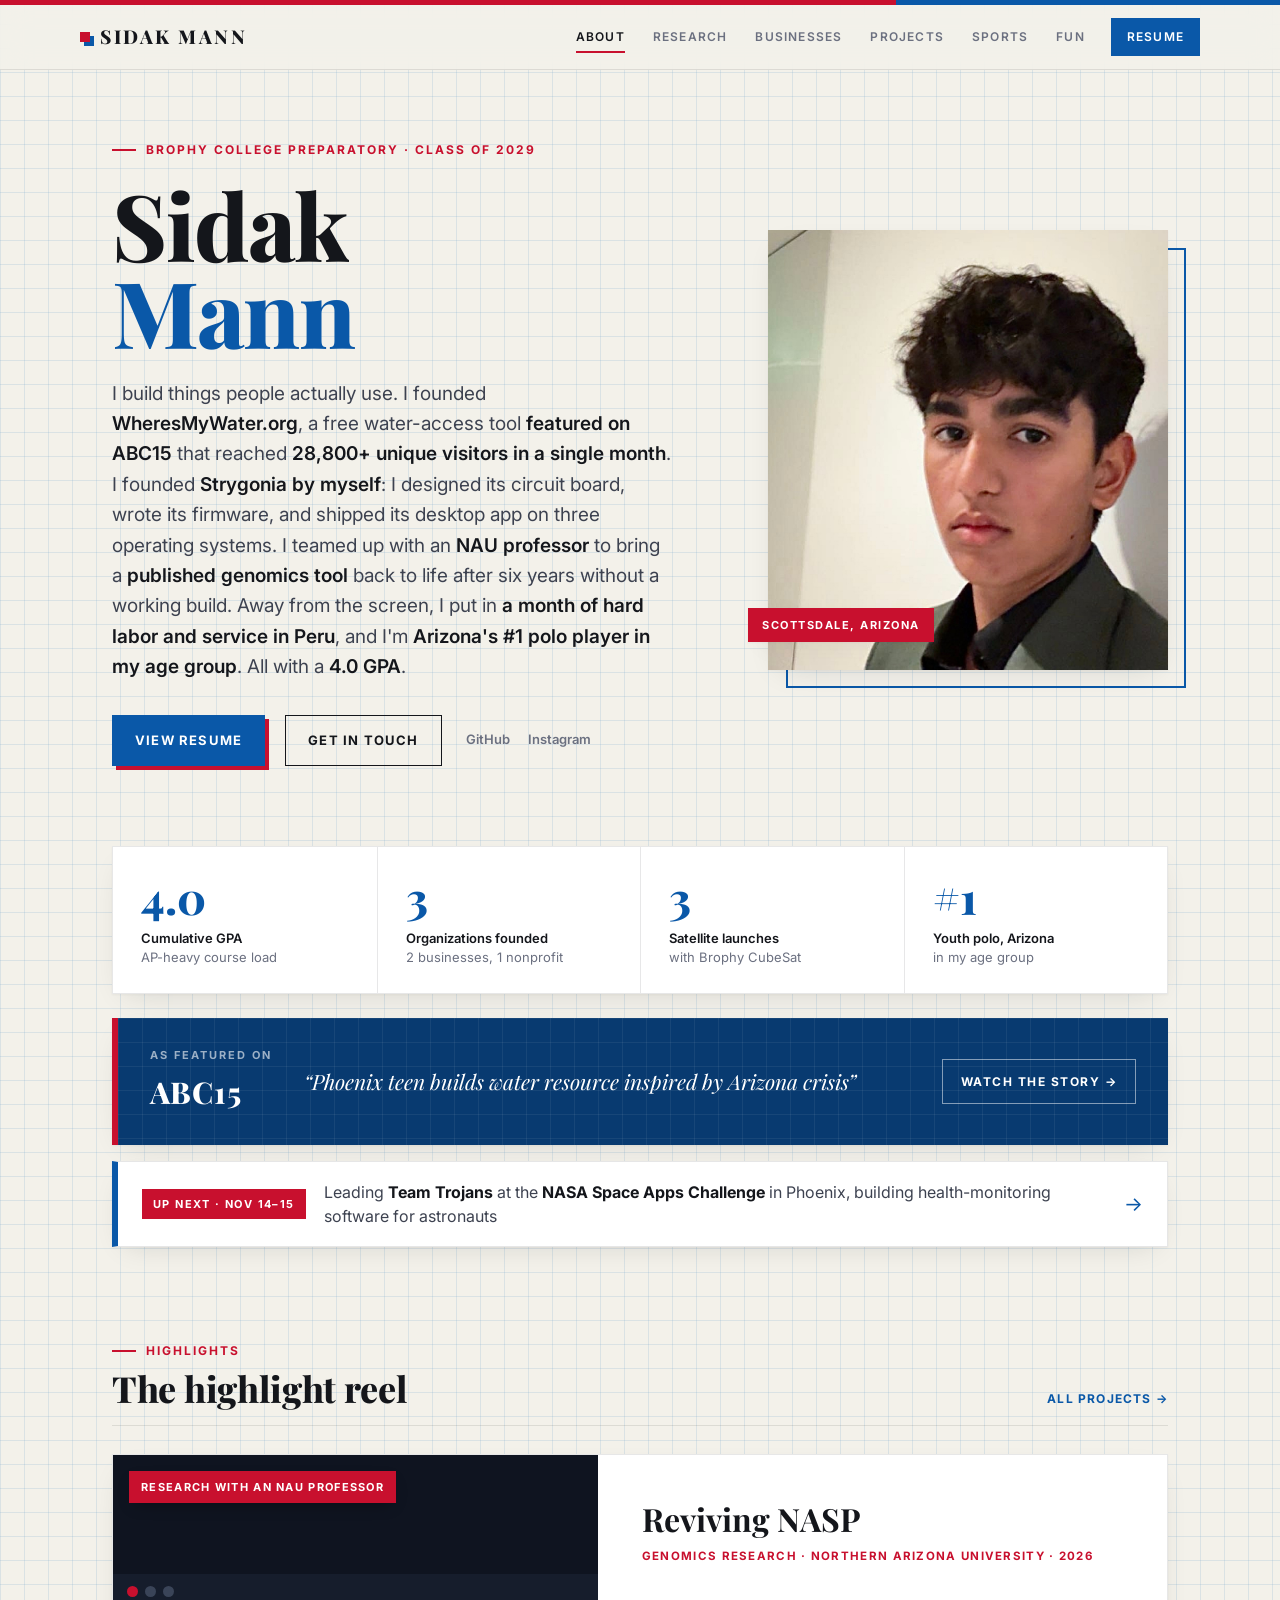
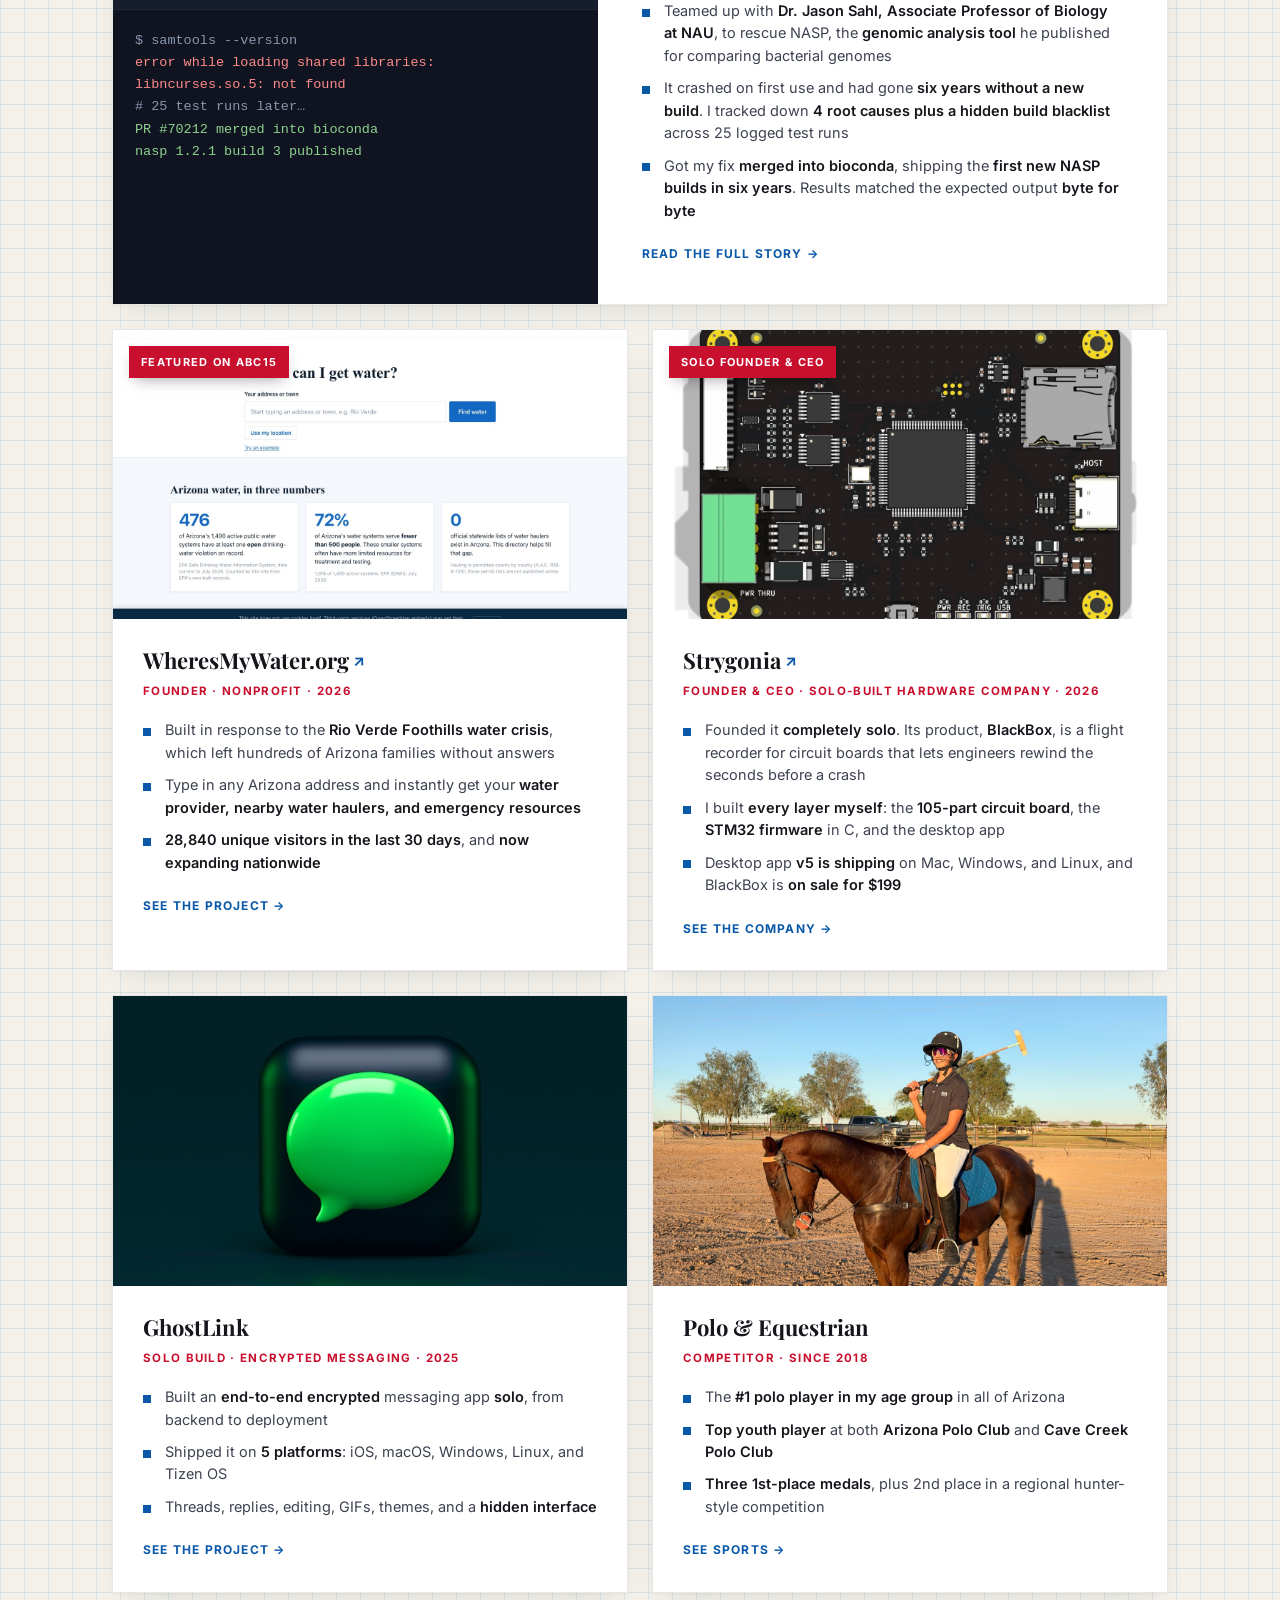
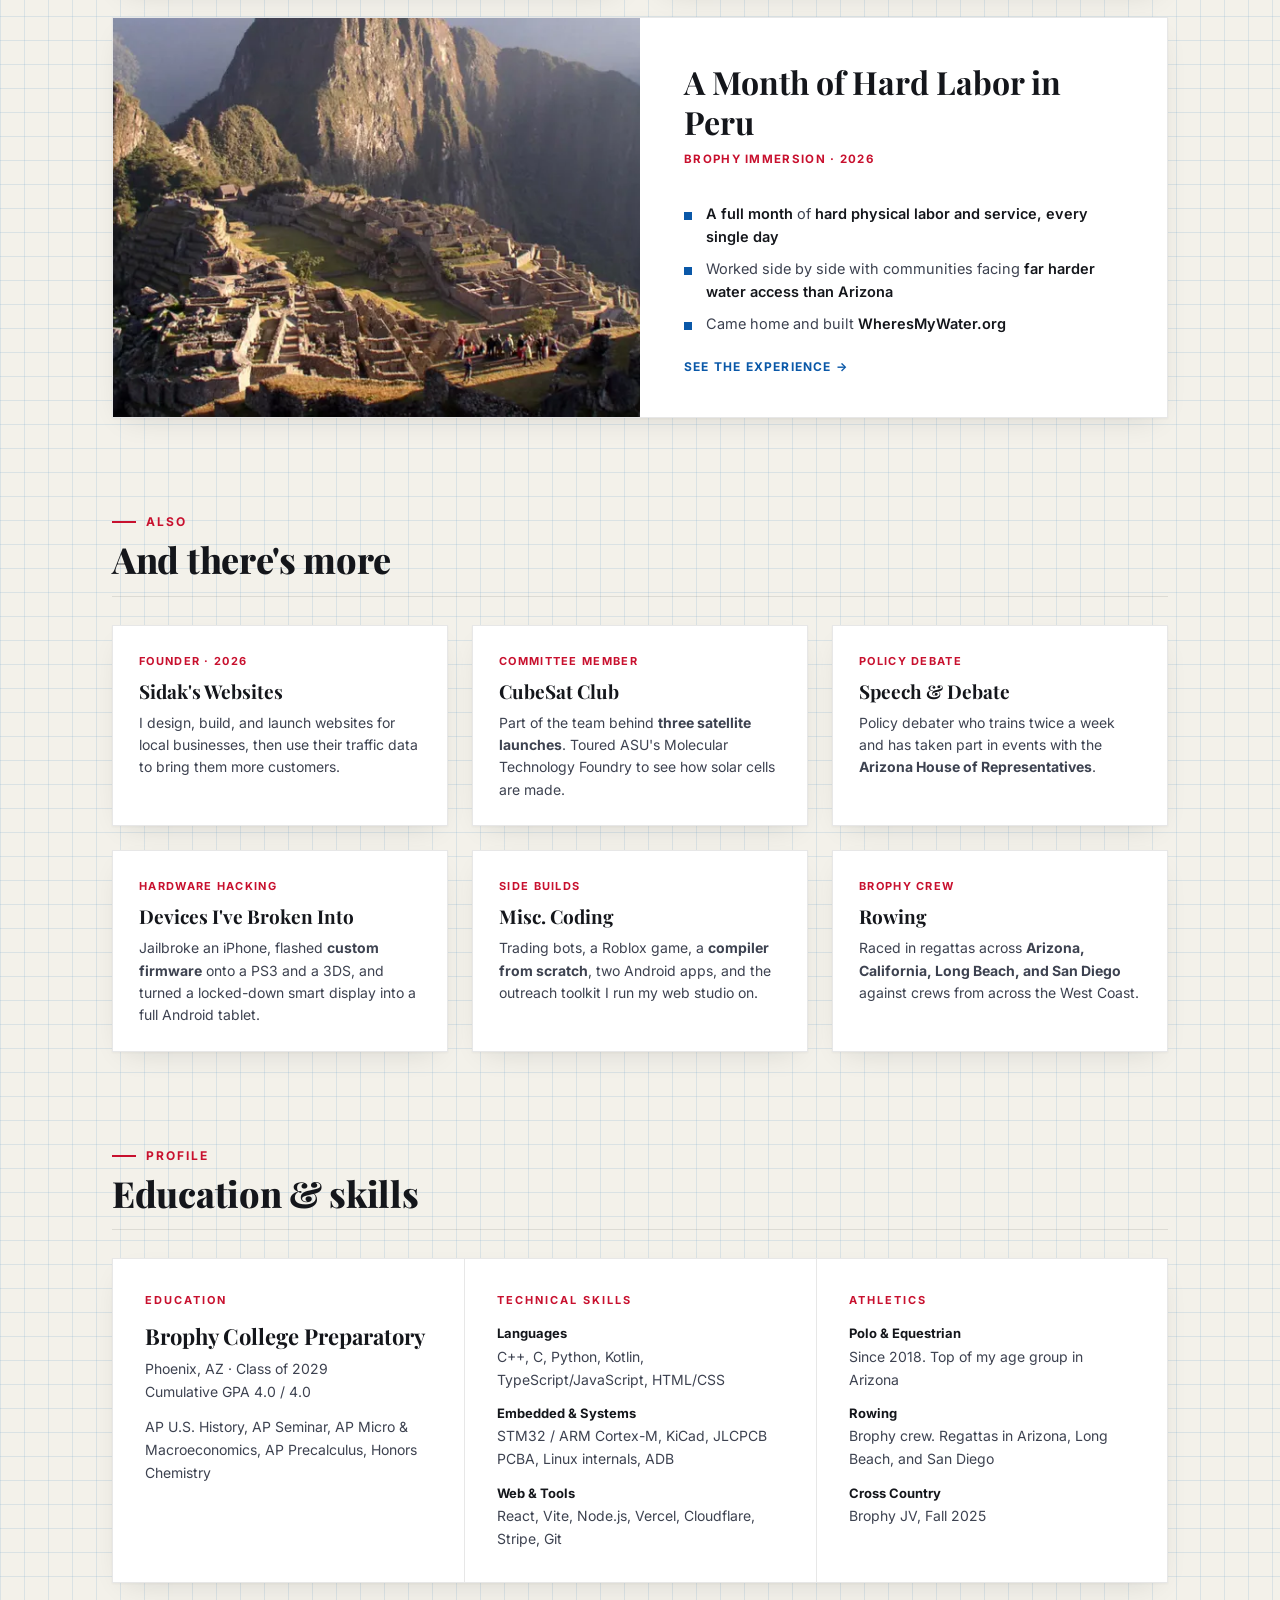
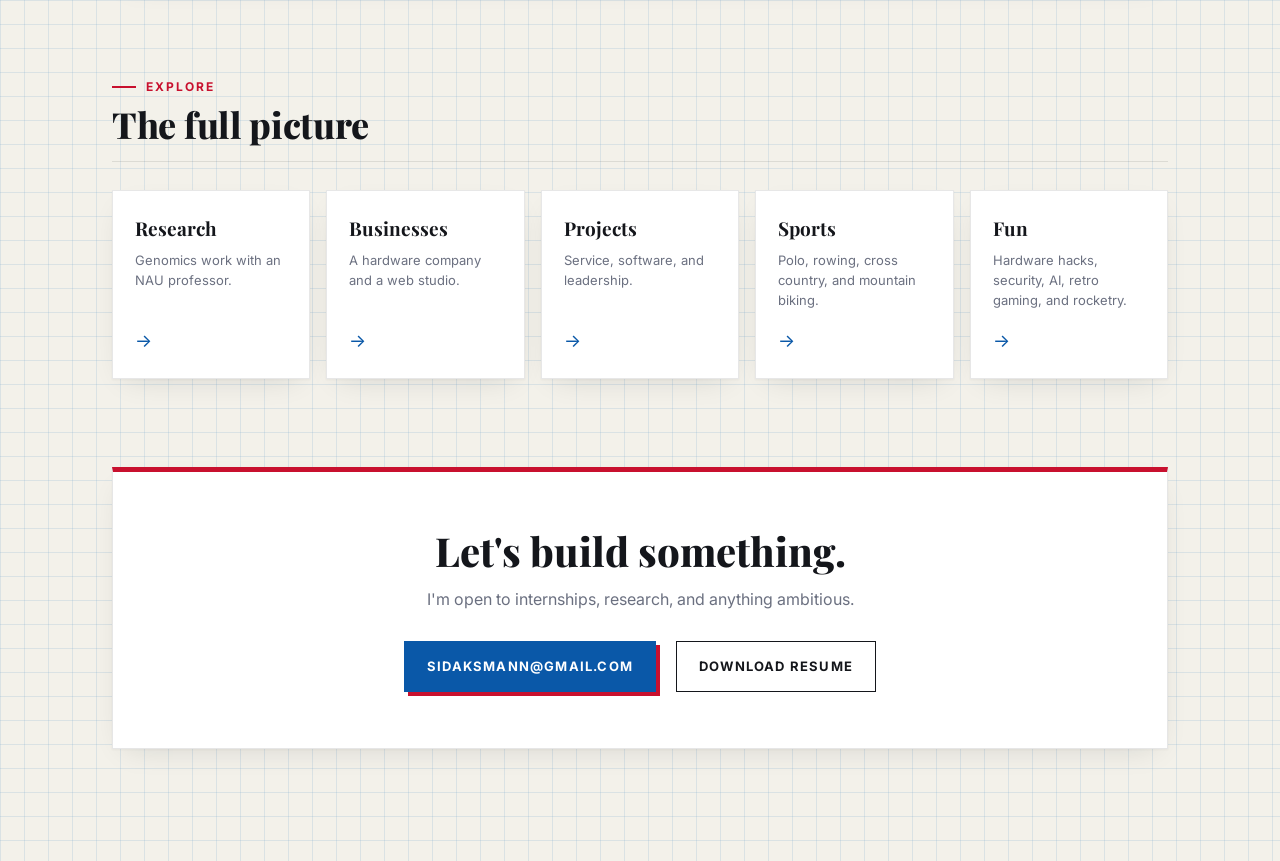
==== index.html @ 4b32cf28 "Replace stock photos with real Strygonia, WheresMyWater, and polo images Co-Authored-By: Claude Opus" ====
<!doctype html>
<html lang="en">
<head>
  <meta charset="utf-8">
  <meta name="viewport" content="width=device-width,initial-scale=1">
  <title>Sidak Mann</title>
  <meta name="description" content="Sidak Mann — Brophy College Preparatory student, founder of WheresMyWater.org (featured on ABC15), founder of Strygonia, genomics research with an NAU professor, NASA Space Apps team leader, and Arizona's top youth polo player in his age group.">
  <link rel="apple-touch-icon" sizes="180x180" href="apple-touch-icon.png">
  <link rel="icon" type="image/png" sizes="32x32" href="favicon-32x32.png">
  <link rel="icon" type="image/png" sizes="16x16" href="favicon-16x16.png">
  <link rel="manifest" href="site.webmanifest">
  <link rel="preconnect" href="https://fonts.googleapis.com">
  <link rel="preconnect" href="https://fonts.gstatic.com" crossorigin>
  <link href="https://fonts.googleapis.com/css2?family=Inter:wght@400;500;600;700;800&family=Playfair+Display:ital,wght@0,400;0,700;0,800;1,400&display=swap" rel="stylesheet">
  <link rel="stylesheet" href="style.css">
</head>
<body>
  <nav>
    <div class="nav-inner">
      <a class="nav-brand" href="index.html">SIDAK MANN</a>
      <div class="nav-links" id="nav-links">
        <a href="index.html" class="active">About</a>
        <a href="research.html">Research</a>
        <a href="businesses.html">Businesses</a>
        <a href="projects.html">Projects</a>
        <a href="sports.html">Sports</a>
        <a href="hobby-projects.html">Fun</a>
        <a class="nav-cta" href="Sidak_Mann_Resume.pdf" target="_blank" rel="noopener">Resume</a>
      </div>
      <button class="nav-toggle" id="nav-toggle" aria-label="Menu">&#9776;</button>
    </div>
  </nav>

  <main>
    <section class="hero">
      <div>
        <div class="eyebrow">Brophy College Preparatory &middot; Class of 2029</div>
        <h1>Sidak<br><span>Mann</span></h1>
        <p class="lede">I build things people actually use. I founded <strong>WheresMyWater.org</strong>, a free water-access tool <strong>featured on ABC15</strong> that reached <strong>28,800+ unique visitors in a single month</strong>. I founded <strong>Strygonia</strong> <strong>by myself</strong>: I designed its circuit board, wrote its firmware, and shipped its desktop app on three operating systems. I teamed up with an <strong>NAU professor</strong> to bring a <strong>published genomics tool</strong> back to life after six years without a working build. Away from the screen, I put in <strong>a month of hard labor and service in Peru</strong>, and I'm <strong>Arizona's #1 polo player in my age group</strong>. All with a <strong>4.0 GPA</strong>.</p>
        <div class="hero-actions">
          <a class="btn btn-primary" href="Sidak_Mann_Resume.pdf" target="_blank" rel="noopener">View Resume</a>
          <a class="btn" href="mailto:sidaksmann@gmail.com">Get in Touch</a>
          <div class="text-links">
            <a class="text-link" href="https://github.com/stubbyfowl/" target="_blank" rel="noopener">GitHub</a>
            <a class="text-link" href="https://instagram.com/stubbyfowl/" target="_blank" rel="noopener">Instagram</a>
          </div>
        </div>
      </div>
      <figure class="hero-photo">
        <img src="images/sidak.jpg" alt="Portrait of Sidak Mann">
        <figcaption>Scottsdale, Arizona</figcaption>
      </figure>
    </section>

    <section class="stats" aria-label="At a glance">
      <div class="stat"><span class="num">4.0</span><span class="lbl"><strong>Cumulative GPA</strong>AP-heavy course load</span></div>
      <div class="stat"><span class="num">3</span><span class="lbl"><strong>Organizations founded</strong>2 businesses, 1 nonprofit</span></div>
      <div class="stat"><span class="num">3</span><span class="lbl"><strong>Satellite launches</strong>with Brophy CubeSat</span></div>
      <div class="stat"><span class="num">#1</span><span class="lbl"><strong>Youth polo, Arizona</strong>in my age group</span></div>
    </section>

    <a class="press" href="https://www.abc15.com/news/uplifting-arizona/watch-phoenix-teen-builds-water-resource-inspired-by-arizona-crisis" target="_blank" rel="noopener">
      <span class="press-outlet"><small>As featured on</small><b>ABC15</b></span>
      <span class="press-head">&ldquo;Phoenix teen builds water resource inspired by Arizona crisis&rdquo;</span>
      <span class="press-cta">Watch the story &rarr;</span>
    </a>

    <a class="upcoming" href="projects.html#nasa-space-apps">
      <span class="up-tag">Up next &middot; Nov 14&ndash;15</span>
      <span class="up-text">Leading <strong>Team Trojans</strong> at the <strong>NASA Space Apps Challenge</strong> in Phoenix, building health-monitoring software for astronauts</span>
      <span class="up-arrow">&rarr;</span>
    </a>

    <section class="section">
      <div class="section-head">
        <div>
          <div class="eyebrow">Highlights</div>
          <h2>The highlight reel</h2>
        </div>
        <a class="more" href="projects.html">All projects &rarr;</a>
      </div>

      <div class="grid grid-2">
        <article class="card card-img card-feature card-term">
          <span class="badge">Research with an NAU Professor</span>
          <figure class="term" aria-hidden="true">
            <div class="term-bar"><span></span><span></span><span></span></div>
<pre><span class="t-dim">$ samtools --version</span>
<span class="t-err">error while loading shared libraries:
libncurses.so.5: not found</span>
<span class="t-dim"># 25 test runs later&hellip;</span>
<span class="t-ok">PR #70212 merged into bioconda</span>
<span class="t-ok">nasp 1.2.1 build 3 published</span></pre>
          </figure>
          <div class="card-body">
            <h3><a href="research.html">Reviving NASP</a></h3>
            <div class="role">Genomics Research &middot; Northern Arizona University &middot; 2026</div>
            <ul class="proof">
              <li>Teamed up with <strong>Dr. Jason Sahl, Associate Professor of Biology at NAU</strong>, to rescue NASP, the <strong>genomic analysis tool</strong> he published for comparing bacterial genomes</li>
              <li>It crashed on first use and had gone <strong>six years without a new build</strong>. I tracked down <strong>4 root causes plus a hidden build blacklist</strong> across 25 logged test runs</li>
              <li>Got my fix <strong>merged into bioconda</strong>, shipping the <strong>first new NASP builds in six years</strong>. Results matched the expected output <strong>byte for byte</strong></li>
            </ul>
            <a class="card-link stretch" href="research.html">Read the full story &rarr;</a>
          </div>
        </article>

        <article class="card card-img">
          <span class="badge">Featured on ABC15</span>
          <img src="images/wheresmywater-site.jpg" alt="The WheresMyWater.org homepage">
          <div class="card-body">
            <h3><a href="https://wheresmywater.org" target="_blank" rel="noopener">WheresMyWater.org</a></h3>
            <div class="role">Founder &middot; Nonprofit &middot; 2026</div>
            <ul class="proof">
              <li>Built in response to the <strong>Rio Verde Foothills water crisis</strong>, which left hundreds of Arizona families without answers</li>
              <li>Type in any Arizona address and instantly get your <strong>water provider, nearby water haulers, and emergency resources</strong></li>
              <li><strong>28,840 unique visitors in the last 30 days</strong>, and <strong>now expanding nationwide</strong></li>
            </ul>
            <a class="card-link stretch" href="projects.html#wheresmywater">See the project &rarr;</a>
          </div>
        </article>

        <article class="card card-img">
          <span class="badge">Solo Founder &amp; CEO</span>
          <img src="images/blackbox-board.jpg" alt="The BlackBox circuit board, designed by Sidak in KiCad">
          <div class="card-body">
            <h3><a href="https://strygonia.com" target="_blank" rel="noopener">Strygonia</a></h3>
            <div class="role">Founder &amp; CEO &middot; Solo-Built Hardware Company &middot; 2026</div>
            <ul class="proof">
              <li>Founded it <strong>completely solo</strong>. Its product, <strong>BlackBox</strong>, is a flight recorder for circuit boards that lets engineers rewind the seconds before a crash</li>
              <li>I built <strong>every layer myself</strong>: the <strong>105-part circuit board</strong>, the <strong>STM32 firmware</strong> in C, and the desktop app</li>
              <li>Desktop app <strong>v5 is shipping</strong> on Mac, Windows, and Linux, and BlackBox is <strong>on sale for $199</strong></li>
            </ul>
            <a class="card-link stretch" href="businesses.html#strygonia">See the company &rarr;</a>
          </div>
        </article>

        <article class="card card-img">
          <img src="images/messaging.jpg" alt="">
          <div class="card-body">
            <h3>GhostLink</h3>
            <div class="role">Solo Build &middot; Encrypted Messaging &middot; 2025</div>
            <ul class="proof">
              <li>Built an <strong>end-to-end encrypted</strong> messaging app <strong>solo</strong>, from backend to deployment</li>
              <li>Shipped it on <strong>5 platforms</strong>: iOS, macOS, Windows, Linux, and Tizen OS</li>
              <li>Threads, replies, editing, GIFs, themes, and a <strong>hidden interface</strong></li>
            </ul>
            <a class="card-link stretch" href="projects.html#ghostlink">See the project &rarr;</a>
          </div>
        </article>

        <article class="card card-img">
          <img src="images/polo.jpg" alt="Sidak on horseback with a polo mallet">
          <div class="card-body">
            <h3>Polo &amp; Equestrian</h3>
            <div class="role">Competitor &middot; Since 2018</div>
            <ul class="proof">
              <li>The <strong>#1 polo player in my age group</strong> in all of Arizona</li>
              <li><strong>Top youth player</strong> at both <strong>Arizona Polo Club</strong> and <strong>Cave Creek Polo Club</strong></li>
              <li><strong>Three 1st-place medals</strong>, plus 2nd place in a regional hunter-style competition</li>
            </ul>
            <a class="card-link stretch" href="sports.html#polo">See sports &rarr;</a>
          </div>
        </article>

        <article class="card card-img card-feature">
          <img src="images/peru.jpg" alt="">
          <div class="card-body">
            <h3>A Month of Hard Labor in Peru</h3>
            <div class="role">Brophy Immersion &middot; 2026</div>
            <ul class="proof">
              <li><strong>A full month</strong> of <strong>hard physical labor and service, every single day</strong></li>
              <li>Worked side by side with communities facing <strong>far harder water access than Arizona</strong></li>
              <li>Came home and built <strong>WheresMyWater.org</strong></li>
            </ul>
            <a class="card-link stretch" href="projects.html#peru">See the experience &rarr;</a>
          </div>
        </article>
      </div>
    </section>

    <section class="section">
      <div class="section-head">
        <div>
          <div class="eyebrow">Also</div>
          <h2>And there's more</h2>
        </div>
      </div>
      <div class="grid grid-3">
        <a class="card mini" href="businesses.html#sidaks-websites">
          <div class="kicker">Founder &middot; 2026</div>
          <h3>Sidak's Websites</h3>
          <p>I design, build, and launch websites for local businesses, then use their traffic data to bring them more customers.</p>
        </a>
        <a class="card mini" href="projects.html#cubesat">
          <div class="kicker">Committee Member</div>
          <h3>CubeSat Club</h3>
          <p>Part of the team behind <strong>three satellite launches</strong>. Toured ASU's Molecular Technology Foundry to see how solar cells are made.</p>
        </a>
        <a class="card mini" href="projects.html#debate">
          <div class="kicker">Policy Debate</div>
          <h3>Speech &amp; Debate</h3>
          <p>Policy debater who trains twice a week and has taken part in events with the <strong>Arizona House of Representatives</strong>.</p>
        </a>
        <a class="card mini" href="hobby-projects.html#hacks">
          <div class="kicker">Hardware Hacking</div>
          <h3>Devices I've Broken Into</h3>
          <p>Jailbroke an iPhone, flashed <strong>custom firmware</strong> onto a PS3 and a 3DS, and turned a locked-down smart display into a full Android tablet.</p>
        </a>
        <a class="card mini" href="projects.html#misc-coding">
          <div class="kicker">Side Builds</div>
          <h3>Misc. Coding</h3>
          <p>Trading bots, a Roblox game, a <strong>compiler from scratch</strong>, two Android apps, and the outreach toolkit I run my web studio on.</p>
        </a>
        <a class="card mini" href="sports.html#rowing">
          <div class="kicker">Brophy Crew</div>
          <h3>Rowing</h3>
          <p>Raced in regattas across <strong>Arizona, California, Long Beach, and San Diego</strong> against crews from across the West Coast.</p>
        </a>
      </div>
    </section>

    <section class="section">
      <div class="section-head">
        <div>
          <div class="eyebrow">Profile</div>
          <h2>Education &amp; skills</h2>
        </div>
      </div>
      <div class="profile">
        <div>
          <div class="label">Education</div>
          <h3>Brophy College Preparatory</h3>
          <p>Phoenix, AZ &middot; Class of 2029<br>Cumulative GPA 4.0 / 4.0</p>
          <p style="margin-top:12px">AP U.S. History, AP Seminar, AP Micro &amp; Macroeconomics, AP Precalculus, Honors Chemistry</p>
        </div>
        <div>
          <div class="label">Technical Skills</div>
          <dl>
            <div><dt>Languages</dt><dd>C++, C, Python, Kotlin, TypeScript/JavaScript, HTML/CSS</dd></div>
            <div><dt>Embedded &amp; Systems</dt><dd>STM32 / ARM Cortex-M, KiCad, JLCPCB PCBA, Linux internals, ADB</dd></div>
            <div><dt>Web &amp; Tools</dt><dd>React, Vite, Node.js, Vercel, Cloudflare, Stripe, Git</dd></div>
          </dl>
        </div>
        <div>
          <div class="label">Athletics</div>
          <dl>
            <div><dt>Polo &amp; Equestrian</dt><dd>Since 2018. Top of my age group in Arizona</dd></div>
            <div><dt>Rowing</dt><dd>Brophy crew. Regattas in Arizona, Long Beach, and San Diego</dd></div>
            <div><dt>Cross Country</dt><dd>Brophy JV, Fall 2025</dd></div>
          </dl>
        </div>
      </div>
    </section>

    <section class="section">
      <div class="section-head">
        <div>
          <div class="eyebrow">Explore</div>
          <h2>The full picture</h2>
        </div>
      </div>
      <div class="tiles">
        <a class="nav-card" href="research.html"><h3>Research</h3><p>Genomics work with an NAU professor.</p><span class="arrow">&rarr;</span></a>
        <a class="nav-card" href="businesses.html"><h3>Businesses</h3><p>A hardware company and a web studio.</p><span class="arrow">&rarr;</span></a>
        <a class="nav-card" href="projects.html"><h3>Projects</h3><p>Service, software, and leadership.</p><span class="arrow">&rarr;</span></a>
        <a class="nav-card" href="sports.html"><h3>Sports</h3><p>Polo, rowing, cross country, and mountain biking.</p><span class="arrow">&rarr;</span></a>
        <a class="nav-card" href="hobby-projects.html"><h3>Fun</h3><p>Hardware hacks, security, AI, retro gaming, and rocketry.</p><span class="arrow">&rarr;</span></a>
      </div>
    </section>

    <section class="closer">
      <h2>Let's build something.</h2>
      <p>I'm open to internships, research, and anything ambitious.</p>
      <div class="hero-actions">
        <a class="btn btn-primary" href="mailto:sidaksmann@gmail.com">sidaksmann@gmail.com</a>
        <a class="btn" href="Sidak_Mann_Resume.pdf" target="_blank" rel="noopener">Download Resume</a>
      </div>
    </section>
  </main>

  <script>
    var t = document.getElementById('nav-toggle'), n = document.getElementById('nav-links');
    if (t) t.addEventListener('click', function() { n.classList.toggle('open'); t.textContent = n.classList.contains('open') ? '✕' : '☰'; });
  </script>
</body>
</html>
---- style.css ----
:root {
  --paper: #f3f1ea;
  --card: #ffffff;
  --ink: #14161b;
  --body: #3d4250;
  --muted: #6b7080;
  --blue: #0a58a8;
  --blue-deep: #083a70;
  --red: #c8102e;
  --line: rgba(20, 22, 27, 0.10);
  --grid: rgba(120, 165, 205, 0.20);
  --serif: 'Playfair Display', Georgia, serif;
  --sans: 'Inter', -apple-system, BlinkMacSystemFont, sans-serif;
  --shadow: 0 1px 2px rgba(20, 22, 27, 0.04), 0 10px 30px -14px rgba(20, 22, 27, 0.16);
  --shadow-hover: 0 2px 4px rgba(20, 22, 27, 0.05), 0 22px 44px -18px rgba(10, 88, 168, 0.32);
  --ease: cubic-bezier(0.2, 0.7, 0.2, 1);
}

* { margin: 0; padding: 0; box-sizing: border-box; }
html { scroll-behavior: smooth; }

body {
  font-family: var(--sans);
  font-size: 15px;
  line-height: 1.65;
  color: var(--ink);
  background-color: var(--paper);
  background-image:
    linear-gradient(var(--grid) 1px, transparent 1px),
    linear-gradient(90deg, var(--grid) 1px, transparent 1px);
  background-size: 24px 24px;
  min-height: 100vh;
  -webkit-font-smoothing: antialiased;
  text-rendering: optimizeLegibility;
}
body::before {
  content: '';
  display: block;
  height: 5px;
  background: linear-gradient(90deg, var(--red) 0 70%, var(--blue) 70% 100%);
}

a { color: var(--blue); }
:focus-visible { outline: 2px solid var(--blue); outline-offset: 3px; }
img { max-width: 100%; }

/* ---------- Nav ---------- */
nav {
  position: sticky;
  top: 0;
  z-index: 100;
  background: rgba(243, 241, 234, 0.86);
  backdrop-filter: saturate(160%) blur(14px);
  -webkit-backdrop-filter: saturate(160%) blur(14px);
  border-bottom: 1px solid var(--line);
  --nav-pad: 32px;
  padding: 0 var(--nav-pad);
}
.nav-inner {
  max-width: 1120px;
  margin: 0 auto;
  display: flex;
  align-items: center;
  justify-content: space-between;
  height: 64px;
}
.nav-brand {
  display: flex;
  align-items: center;
  gap: 10px;
  font-family: var(--serif);
  font-size: 19px;
  font-weight: 800;
  letter-spacing: 2.5px;
  color: var(--ink);
  text-decoration: none;
}
.nav-brand::before {
  content: '';
  width: 10px;
  height: 10px;
  background: var(--red);
  box-shadow: 4px 4px 0 var(--blue);
}
.nav-links { display: flex; align-items: center; gap: 4px; }
.nav-links a {
  position: relative;
  font-size: 12px;
  font-weight: 600;
  letter-spacing: 1.2px;
  text-transform: uppercase;
  color: var(--muted);
  text-decoration: none;
  padding: 8px 12px;
  transition: color 0.2s var(--ease);
}
.nav-links a::after {
  content: '';
  position: absolute;
  left: 12px; right: 12px; bottom: 2px;
  height: 2px;
  background: var(--red);
  transform: scaleX(0);
  transform-origin: left;
  transition: transform 0.25s var(--ease);
}
.nav-links a:hover { color: var(--ink); }
.nav-links a:hover::after, .nav-links a.active::after { transform: scaleX(1); }
.nav-links a.active { color: var(--ink); }
.nav-links a.nav-cta {
  margin-left: 10px;
  color: #fff;
  background: var(--blue);
  padding: 9px 16px;
  transition: background 0.2s var(--ease);
}
.nav-links a.nav-cta::after { display: none; }
.nav-links a.nav-cta:hover { background: var(--blue-deep); color: #fff; }
.nav-toggle {
  display: none;
  background: none;
  border: none;
  font-size: 24px;
  color: var(--ink);
  cursor: pointer;
  padding: 8px 0;
}

/* ---------- Layout ---------- */
main {
  max-width: 1120px;
  margin: 0 auto;
  padding: 64px 32px 112px;
}
.eyebrow {
  display: inline-flex;
  align-items: center;
  gap: 10px;
  font-size: 12px;
  font-weight: 700;
  letter-spacing: 2px;
  text-transform: uppercase;
  color: var(--red);
}
.eyebrow::before {
  content: '';
  width: 24px;
  height: 2px;
  background: currentColor;
}

.page-head { margin-bottom: 48px; max-width: 720px; }
.page-head .eyebrow { margin-bottom: 14px; }
.page-title {
  font-family: var(--serif);
  font-size: clamp(38px, 5vw, 56px);
  font-weight: 800;
  line-height: 1.05;
  letter-spacing: -0.5px;
  color: var(--ink);
  margin-bottom: 14px;
}
.page-sub { font-size: 17px; color: var(--muted); line-height: 1.6; }
.page-sub strong { color: var(--ink); font-weight: 600; }

.section { margin-top: 88px; }
.section-head {
  display: flex;
  align-items: flex-end;
  justify-content: space-between;
  gap: 24px;
  margin-bottom: 28px;
  padding-bottom: 16px;
  border-bottom: 1px solid var(--line);
}
.section-head h2 {
  font-family: var(--serif);
  font-size: clamp(28px, 3.4vw, 36px);
  font-weight: 800;
  line-height: 1.1;
  letter-spacing: -0.3px;
  margin-top: 8px;
}
.section-head .more {
  font-size: 12px;
  font-weight: 700;
  letter-spacing: 1.2px;
  text-transform: uppercase;
  text-decoration: none;
  white-space: nowrap;
}

.grid { display: grid; gap: 24px; }
.grid-2 { grid-template-columns: repeat(2, 1fr); }
.grid-3 { grid-template-columns: repeat(3, 1fr); }

/* ---------- Buttons ---------- */
.btn {
  display: inline-flex;
  align-items: center;
  gap: 8px;
  font-size: 13px;
  font-weight: 700;
  letter-spacing: 1.2px;
  text-transform: uppercase;
  text-decoration: none;
  padding: 14px 22px;
  border: 1.5px solid var(--ink);
  color: var(--ink);
  background: transparent;
  transition: background 0.2s var(--ease), color 0.2s var(--ease), transform 0.2s var(--ease), box-shadow 0.2s var(--ease);
}
.btn:hover { background: var(--ink); color: #fff; transform: translateY(-1px); }
.btn-primary { background: var(--blue); border-color: var(--blue); color: #fff; box-shadow: 4px 4px 0 var(--red); }
.btn-primary:hover { background: var(--blue-deep); border-color: var(--blue-deep); box-shadow: 6px 6px 0 var(--red); }
.text-link {
  font-size: 13px;
  font-weight: 600;
  color: var(--muted);
  text-decoration: none;
  border-bottom: 1px solid transparent;
  transition: color 0.2s, border-color 0.2s;
}
.text-link:hover { color: var(--ink); border-color: var(--ink); }

/* ---------- Hero ---------- */
.hero {
  display: grid;
  grid-template-columns: 1.35fr 1fr;
  gap: 64px;
  align-items: center;
}
.hero .eyebrow { margin-bottom: 20px; }
.hero h1 {
  font-family: var(--serif);
  font-size: clamp(52px, 7.5vw, 92px);
  font-weight: 800;
  line-height: 0.95;
  letter-spacing: -1.5px;
  margin-bottom: 24px;
}
.hero h1 span { color: var(--blue); }
.lede {
  font-size: 19px;
  line-height: 1.6;
  color: var(--body);
  max-width: 560px;
  margin-bottom: 32px;
}
.lede strong { color: var(--ink); font-weight: 600; }
.hero-actions { display: flex; flex-wrap: wrap; align-items: center; gap: 14px 20px; }
.hero-actions .text-links { display: flex; gap: 18px; margin-left: 4px; }
.hero-photo { position: relative; justify-self: end; width: 100%; max-width: 400px; }
.hero-photo::before {
  content: '';
  position: absolute;
  inset: 18px -18px -18px 18px;
  border: 2px solid var(--blue);
  z-index: 0;
}
.hero-photo img {
  position: relative;
  z-index: 1;
  display: block;
  width: 100%;
  aspect-ratio: 4 / 4.4;
  object-fit: cover;
  object-position: 50% 30%;
  box-shadow: var(--shadow);
}
.hero-photo figcaption {
  position: absolute;
  z-index: 2;
  left: -20px;
  bottom: 28px;
  background: var(--red);
  color: #fff;
  font-size: 11px;
  font-weight: 700;
  letter-spacing: 1.5px;
  text-transform: uppercase;
  padding: 8px 14px;
  box-shadow: var(--shadow);
}

/* ---------- Stats ---------- */
.stats {
  display: grid;
  grid-template-columns: repeat(4, 1fr);
  margin-top: 80px;
  background: var(--card);
  border: 1px solid var(--line);
  box-shadow: var(--shadow);
}
.stat { padding: 28px 28px 26px; border-left: 1px solid var(--line); }
.stat:first-child { border-left: none; }
.stat .num {
  display: block;
  font-family: var(--serif);
  font-size: 44px;
  font-weight: 800;
  line-height: 1;
  color: var(--blue);
  margin-bottom: 10px;
}
.stat .lbl { display: block; font-size: 13px; line-height: 1.45; color: var(--muted); }
.stat .lbl strong { display: block; color: var(--ink); font-weight: 600; }

/* ---------- Press ---------- */
.press {
  display: grid;
  grid-template-columns: auto 1fr auto;
  align-items: center;
  gap: 32px;
  margin-top: 24px;
  padding: 28px 32px;
  background: var(--blue-deep);
  background-image:
    linear-gradient(rgba(255, 255, 255, 0.06) 1px, transparent 1px),
    linear-gradient(90deg, rgba(255, 255, 255, 0.06) 1px, transparent 1px);
  background-size: 24px 24px;
  color: #fff;
  text-decoration: none;
  border-left: 6px solid var(--red);
  box-shadow: var(--shadow);
  transition: transform 0.25s var(--ease), box-shadow 0.25s var(--ease);
}
.press:hover { transform: translateY(-2px); box-shadow: var(--shadow-hover); }
.press-outlet { display: flex; flex-direction: column; gap: 4px; }
.press-outlet small {
  font-size: 11px;
  font-weight: 700;
  letter-spacing: 2px;
  text-transform: uppercase;
  color: rgba(255, 255, 255, 0.6);
}
.press-outlet b { font-family: var(--serif); font-size: 30px; font-weight: 800; letter-spacing: 1px; }
.press-head { font-family: var(--serif); font-size: 21px; line-height: 1.35; font-style: italic; }
.press-cta {
  font-size: 12px;
  font-weight: 700;
  letter-spacing: 1.5px;
  text-transform: uppercase;
  white-space: nowrap;
  padding: 12px 18px;
  border: 1.5px solid rgba(255, 255, 255, 0.5);
  transition: background 0.2s, color 0.2s;
}
.press:hover .press-cta { background: #fff; color: var(--blue-deep); }

.upcoming {
  display: flex;
  align-items: center;
  gap: 18px;
  margin-top: 16px;
  padding: 18px 24px;
  background: var(--card);
  border: 1px solid var(--line);
  border-left: 6px solid var(--blue);
  box-shadow: var(--shadow);
  color: var(--body);
  text-decoration: none;
  transition: transform 0.25s var(--ease), box-shadow 0.25s var(--ease);
}
.upcoming:hover { transform: translateY(-2px); box-shadow: var(--shadow-hover); }
.up-tag { flex-shrink: 0; font-size: 11px; font-weight: 700; letter-spacing: 1.4px; text-transform: uppercase; color: #fff; background: var(--red); padding: 6px 11px; }
.up-text { flex: 1; font-size: 16px; line-height: 1.5; }
.up-text strong { color: var(--ink); }
.up-arrow { font-size: 20px; color: var(--blue); }
@media (max-width: 860px) { .upcoming { flex-wrap: wrap; } .up-arrow { display: none; } }

/* ---------- Cards ---------- */
.card {
  position: relative;
  background: var(--card);
  border: 1px solid var(--line);
  padding: 32px;
  box-shadow: var(--shadow);
  transition: transform 0.3s var(--ease), box-shadow 0.3s var(--ease), border-color 0.3s var(--ease);
}
.card:hover { transform: translateY(-3px); box-shadow: var(--shadow-hover); border-color: rgba(10, 88, 168, 0.35); }
.card h3 {
  font-family: var(--serif);
  font-size: 22px;
  font-weight: 700;
  line-height: 1.25;
  margin-bottom: 8px;
}
.card h3 a { color: inherit; text-decoration: none; background-image: linear-gradient(var(--blue), var(--blue)); background-size: 0 2px; background-position: 0 100%; background-repeat: no-repeat; transition: color 0.2s, background-size 0.3s var(--ease); }
.card h3 a:hover { color: var(--blue); background-size: 100% 2px; }
.card h3 a[target="_blank"]::after { content: ' \2197'; font-family: var(--sans); font-size: 0.7em; color: var(--blue); vertical-align: 0.2em; }
.card .role {
  font-size: 11.5px;
  font-weight: 700;
  letter-spacing: 1.3px;
  text-transform: uppercase;
  color: var(--red);
  margin-bottom: 16px;
}
.card .desc { font-size: 15px; line-height: 1.7; color: var(--body); }
.card .desc p + p { margin-top: 12px; }
.card .desc a { font-weight: 600; text-decoration-thickness: 1px; text-underline-offset: 3px; }
.card .desc code { font-size: 0.9em; background: rgba(10, 88, 168, 0.07); padding: 1px 5px; }
.card .tags { display: flex; flex-wrap: wrap; gap: 8px; margin-top: 20px; }
.tag {
  font-size: 10.5px;
  font-weight: 600;
  letter-spacing: 1px;
  text-transform: uppercase;
  padding: 5px 10px;
  color: var(--blue-deep);
  background: rgba(10, 88, 168, 0.07);
}

.card-img { padding: 0; overflow: hidden; display: flex; flex-direction: column; }
.card-img > img {
  width: 100%;
  aspect-ratio: 16 / 9;
  object-fit: cover;
  display: block;
  transition: transform 0.6s var(--ease);
}
.card-img:hover > img { transform: scale(1.04); }
.card-img .card-body { background: var(--card); padding: 28px 30px 30px; flex: 1; }

.badge {
  position: absolute;
  top: 16px;
  left: 16px;
  z-index: 2;
  font-size: 11px;
  font-weight: 700;
  letter-spacing: 1.3px;
  text-transform: uppercase;
  color: #fff;
  background: var(--red);
  padding: 7px 12px;
  box-shadow: 0 6px 16px -6px rgba(0, 0, 0, 0.4);
}

.card-feature { grid-column: 1 / -1; flex-direction: row; }
.card-feature > img { width: 50%; aspect-ratio: auto; min-height: 380px; }
.card-feature .card-body { padding: 44px 44px 40px; display: flex; flex-direction: column; justify-content: center; }
.card-feature h3 { font-size: 32px; }

.proof { list-style: none; margin-top: 18px; display: grid; gap: 10px; }
.proof li { position: relative; padding-left: 22px; font-size: 14.5px; line-height: 1.55; color: var(--body); }
.proof li::before { content: ''; position: absolute; left: 0; top: 0.6em; width: 8px; height: 8px; background: var(--blue); }
.proof li strong { color: var(--ink); font-weight: 600; }
.card-link {
  display: inline-block;
  margin-top: 22px;
  font-size: 12px;
  font-weight: 700;
  letter-spacing: 1.2px;
  text-transform: uppercase;
  text-decoration: none;
}
.card-link:hover { text-decoration: underline; text-underline-offset: 4px; }

.mini { padding: 26px 26px 24px; }
a.card { display: block; text-decoration: none; color: inherit; }
.mini .kicker { font-size: 11px; font-weight: 700; letter-spacing: 1.3px; text-transform: uppercase; color: var(--red); margin-bottom: 10px; }
.mini h3 { font-size: 19px; margin-bottom: 8px; }
.mini p { font-size: 14px; line-height: 1.6; color: var(--body); }

/* ---------- Profile panel ---------- */
.profile {
  display: grid;
  grid-template-columns: repeat(3, 1fr);
  background: var(--card);
  border: 1px solid var(--line);
  box-shadow: var(--shadow);
}
.profile > div { padding: 32px; border-left: 1px solid var(--line); }
.profile > div:first-child { border-left: none; }
.profile .label { font-size: 11px; font-weight: 700; letter-spacing: 2px; text-transform: uppercase; color: var(--red); margin-bottom: 14px; }
.profile h3 { font-family: var(--serif); font-size: 22px; line-height: 1.25; margin-bottom: 6px; }
.profile p, .profile dd { font-size: 14px; line-height: 1.65; color: var(--body); }
.profile dl { display: grid; gap: 12px; }
.profile dt { font-size: 13px; font-weight: 700; color: var(--ink); }

/* ---------- Explore tiles ---------- */
.tiles { display: grid; grid-template-columns: repeat(5, 1fr); gap: 16px; }
.nav-card {
  display: flex;
  flex-direction: column;
  background: var(--card);
  border: 1px solid var(--line);
  padding: 22px;
  text-decoration: none;
  color: inherit;
  box-shadow: var(--shadow);
  transition: transform 0.3s var(--ease), box-shadow 0.3s var(--ease), border-color 0.3s var(--ease);
}
.nav-card:hover { transform: translateY(-3px); box-shadow: var(--shadow-hover); border-color: rgba(10, 88, 168, 0.35); }
.nav-card h3 { font-family: var(--serif); font-size: 19px; font-weight: 700; margin-bottom: 6px; }
.nav-card p { font-size: 13px; line-height: 1.55; color: var(--muted); flex: 1; }
.nav-card .arrow { margin-top: 16px; font-size: 18px; color: var(--blue); transition: transform 0.25s var(--ease); }
.nav-card:hover .arrow { transform: translateX(4px); }

/* ---------- Closing CTA ---------- */
.closer {
  margin-top: 88px;
  padding: 56px;
  text-align: center;
  background: var(--card);
  border: 1px solid var(--line);
  border-top: 5px solid var(--red);
  box-shadow: var(--shadow);
}
.closer h2 { font-family: var(--serif); font-size: clamp(28px, 3.6vw, 40px); font-weight: 800; line-height: 1.15; margin-bottom: 12px; }
.closer p { color: var(--muted); font-size: 16px; margin-bottom: 28px; }
.closer .hero-actions { justify-content: center; }


/* ---------- Whole-card links ---------- */
.card-link.stretch::after { content: ''; position: absolute; inset: 0; z-index: 1; }
.card h3 a { position: relative; z-index: 2; }
.card:has(.stretch) { cursor: pointer; }
[id] { scroll-margin-top: 88px; }
.card:target { border-color: var(--blue); box-shadow: 0 0 0 3px rgba(10, 88, 168, 0.25), var(--shadow-hover); }

/* ---------- Misc. Coding card ---------- */
.section-first { margin-top: 0; }
.misc-intro { font-size: 15px; color: var(--muted); margin-bottom: 8px; }
.misc-list { list-style: none; display: grid; grid-template-columns: repeat(2, 1fr); column-gap: 40px; }
.misc-list li { padding: 20px 0 4px; border-top: 1px solid var(--line); }
.misc-top { display: flex; flex-wrap: wrap; align-items: baseline; justify-content: space-between; gap: 4px 12px; margin-bottom: 6px; }
.misc-top b { font-family: var(--serif); font-size: 18px; font-weight: 700; color: var(--ink); }
.misc-top b a { color: inherit; text-decoration: none; border-bottom: 2px solid rgba(10, 88, 168, 0.35); transition: border-color 0.2s, color 0.2s; }
.misc-top b a:hover { color: var(--blue); border-color: var(--blue); }
.misc-top span { font-size: 11px; font-weight: 700; letter-spacing: 1.2px; text-transform: uppercase; color: var(--red); }
.misc-list p { font-size: 14.5px; line-height: 1.65; color: var(--body); }

/* ---------- Research page ---------- */
.pr-row { margin-top: 24px; }
.pr-card { display: flex; flex-direction: column; gap: 10px; text-decoration: none; color: inherit; }
.pr-card h3 { margin-bottom: 0; }
.pr-card p { font-size: 15px; color: var(--body); flex: 1; }
.pr-card .card-link { margin-top: 6px; color: var(--blue); }
.status {
  align-self: flex-start;
  font-size: 11px;
  font-weight: 700;
  letter-spacing: 1.3px;
  text-transform: uppercase;
  padding: 6px 11px;
}
.status-merged { color: #fff; background: var(--blue); }
.status-review { color: var(--red); border: 1.5px solid var(--red); }

.split { display: grid; grid-template-columns: 1.1fr 1fr; gap: 48px; align-items: start; }
.prose p { font-size: 17px; line-height: 1.7; color: var(--body); }
.prose p + p { margin-top: 16px; }
.prose strong { color: var(--ink); font-weight: 600; }
.prose code, .card .desc code { font-size: 0.88em; background: rgba(10, 88, 168, 0.08); padding: 1px 5px; }
.section-note { font-size: 16px; color: var(--muted); max-width: 680px; margin: -8px 0 24px; }
.card-wide { grid-column: 1 / -1; }

.term {
  background: #0f1420;
  border: 1px solid #1f2736;
  box-shadow: var(--shadow-hover);
  overflow: hidden;
}
.term-bar { display: flex; gap: 7px; padding: 12px 14px; background: #161d2c; border-bottom: 1px solid #1f2736; }
.term-bar span { width: 11px; height: 11px; border-radius: 50%; background: #3a4458; }
.term-bar span:first-child { background: var(--red); }
.term pre {
  margin: 0;
  padding: 20px 22px 22px;
  font-family: ui-monospace, 'SF Mono', Menlo, Consolas, monospace;
  font-size: 13.5px;
  line-height: 1.65;
  color: #d8dee9;
  white-space: pre-wrap;
  word-break: break-word;
}
.t-dim { color: #8a96ad; }
.t-ok { color: #8fd18f; }
.t-err { color: #ff8a8a; }
.term figcaption {
  padding: 10px 22px 14px;
  font-size: 12px;
  color: #8a96ad;
  border-top: 1px solid #1f2736;
}

.timeline { list-style: none; border-left: 2px solid var(--line); }
.timeline li { position: relative; padding: 0 0 22px 24px; }
.timeline li:last-child { padding-bottom: 0; }
.timeline li::before {
  content: '';
  position: absolute;
  left: -7px; top: 6px;
  width: 12px; height: 12px;
  background: var(--card);
  border: 2px solid var(--blue);
}
.timeline li:nth-last-child(2)::before { background: var(--blue); }
.timeline b { display: block; font-size: 12px; letter-spacing: 1.3px; text-transform: uppercase; color: var(--red); margin-bottom: 2px; }
.timeline span { font-size: 15px; color: var(--body); line-height: 1.55; }
.link-list { display: grid; gap: 10px; margin-top: 24px; }
.link-list a { font-size: 14px; font-weight: 600; text-decoration: none; }
.link-list a:hover { text-decoration: underline; text-underline-offset: 4px; }

.card-term { flex-direction: row; }
.card-term .term { width: 46%; flex-shrink: 0; box-shadow: none; border: none; display: flex; flex-direction: column; justify-content: center; }

/* ---------- Responsive ---------- */
@media (max-width: 1000px) {
  .tiles { grid-template-columns: repeat(3, 1fr); }
  .profile { grid-template-columns: 1fr; }
  .profile > div { border-left: none; border-top: 1px solid var(--line); }
  .profile > div:first-child { border-top: none; }
}
@media (max-width: 860px) {
  nav { --nav-pad: 20px; }
  main { padding: 40px 20px 80px; }
  .hero { grid-template-columns: 1fr; gap: 48px; }
  .hero-photo { justify-self: start; max-width: 230px; }
  .lede { font-size: 17px; }
  .stats { grid-template-columns: repeat(2, 1fr); margin-top: 64px; }
  .stat:nth-child(3) { border-left: none; }
  .stat:nth-child(n+3) { border-top: 1px solid var(--line); }
  .press { grid-template-columns: 1fr; gap: 16px; padding: 28px 24px; }
  .press-cta { justify-self: start; }
  .grid-2, .grid-3 { grid-template-columns: 1fr; }
  .card-feature { flex-direction: column; }
  .card-feature > img { width: 100%; min-height: 0; aspect-ratio: 16 / 9; }
  .card-feature .card-body { padding: 28px 26px 30px; }
  .split { grid-template-columns: 1fr; gap: 32px; }
  .misc-list { grid-template-columns: 1fr; }
  .card-term { flex-direction: column; }
  .card-term .term { width: 100%; }
  .card-feature h3 { font-size: 26px; }
  .card { padding: 26px; }
  .card-img { padding: 0; }
  .card-img .card-body { padding: 24px 24px 26px; }
  .tiles { grid-template-columns: 1fr 1fr; }
  .section { margin-top: 64px; }
  .section-head { flex-direction: column; align-items: flex-start; }
  .closer { padding: 40px 24px; }

}
@media (max-width: 1040px) {
  .nav-links { display: none; }
  .nav-links.open {
    display: flex;
    flex-direction: column;
    align-items: stretch;
    position: absolute;
    top: 100%;
    left: calc(-1 * var(--nav-pad)); right: calc(-1 * var(--nav-pad));
    background: rgba(243, 241, 234, 0.98);
    border-bottom: 1px solid var(--line);
    padding: 8px 0 16px;
  }
  .nav-links.open a { padding: 14px var(--nav-pad); }
  .nav-links.open a::after { display: none; }
  .nav-links.open a.nav-cta { margin: 8px var(--nav-pad) 0; text-align: center; }
  .nav-toggle { display: block; }
  .nav-inner { position: relative; }
}
@media (prefers-reduced-motion: reduce) {
  *, *::before, *::after { transition: none !important; scroll-behavior: auto !important; }
}
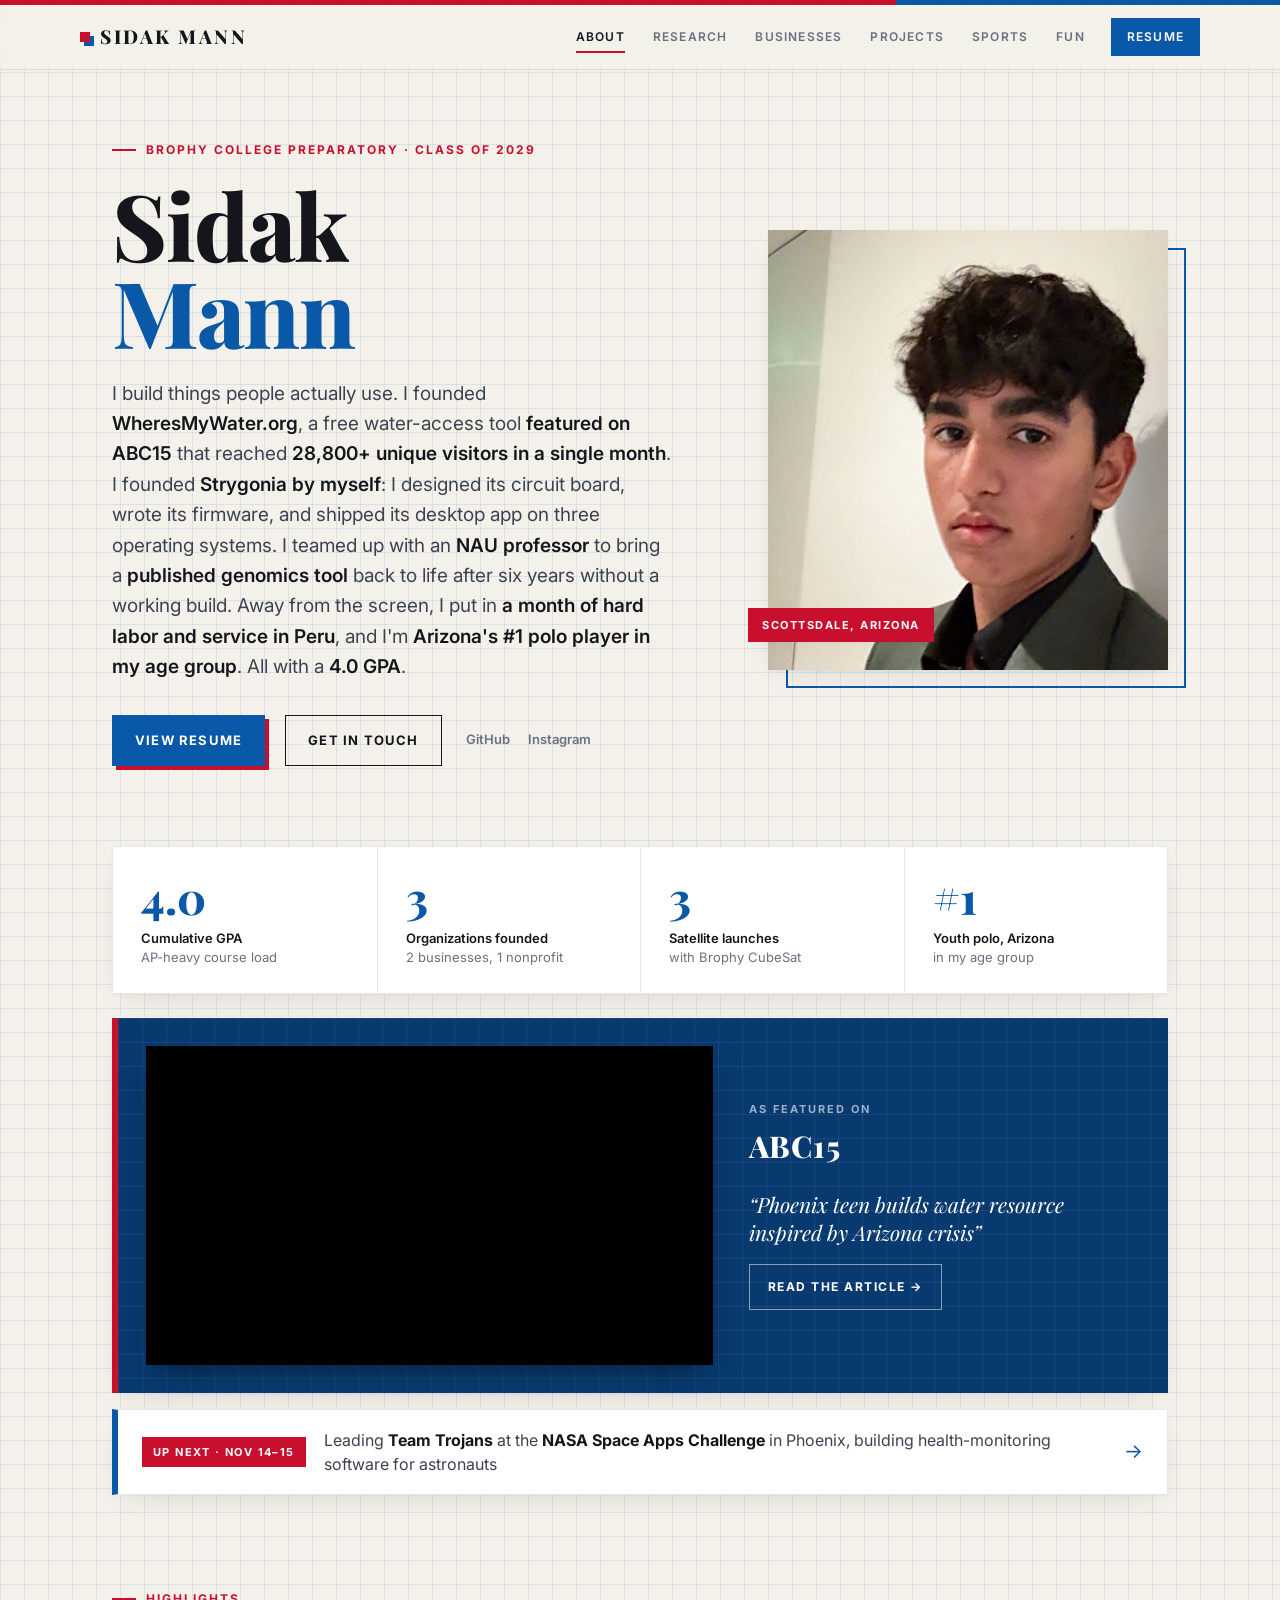
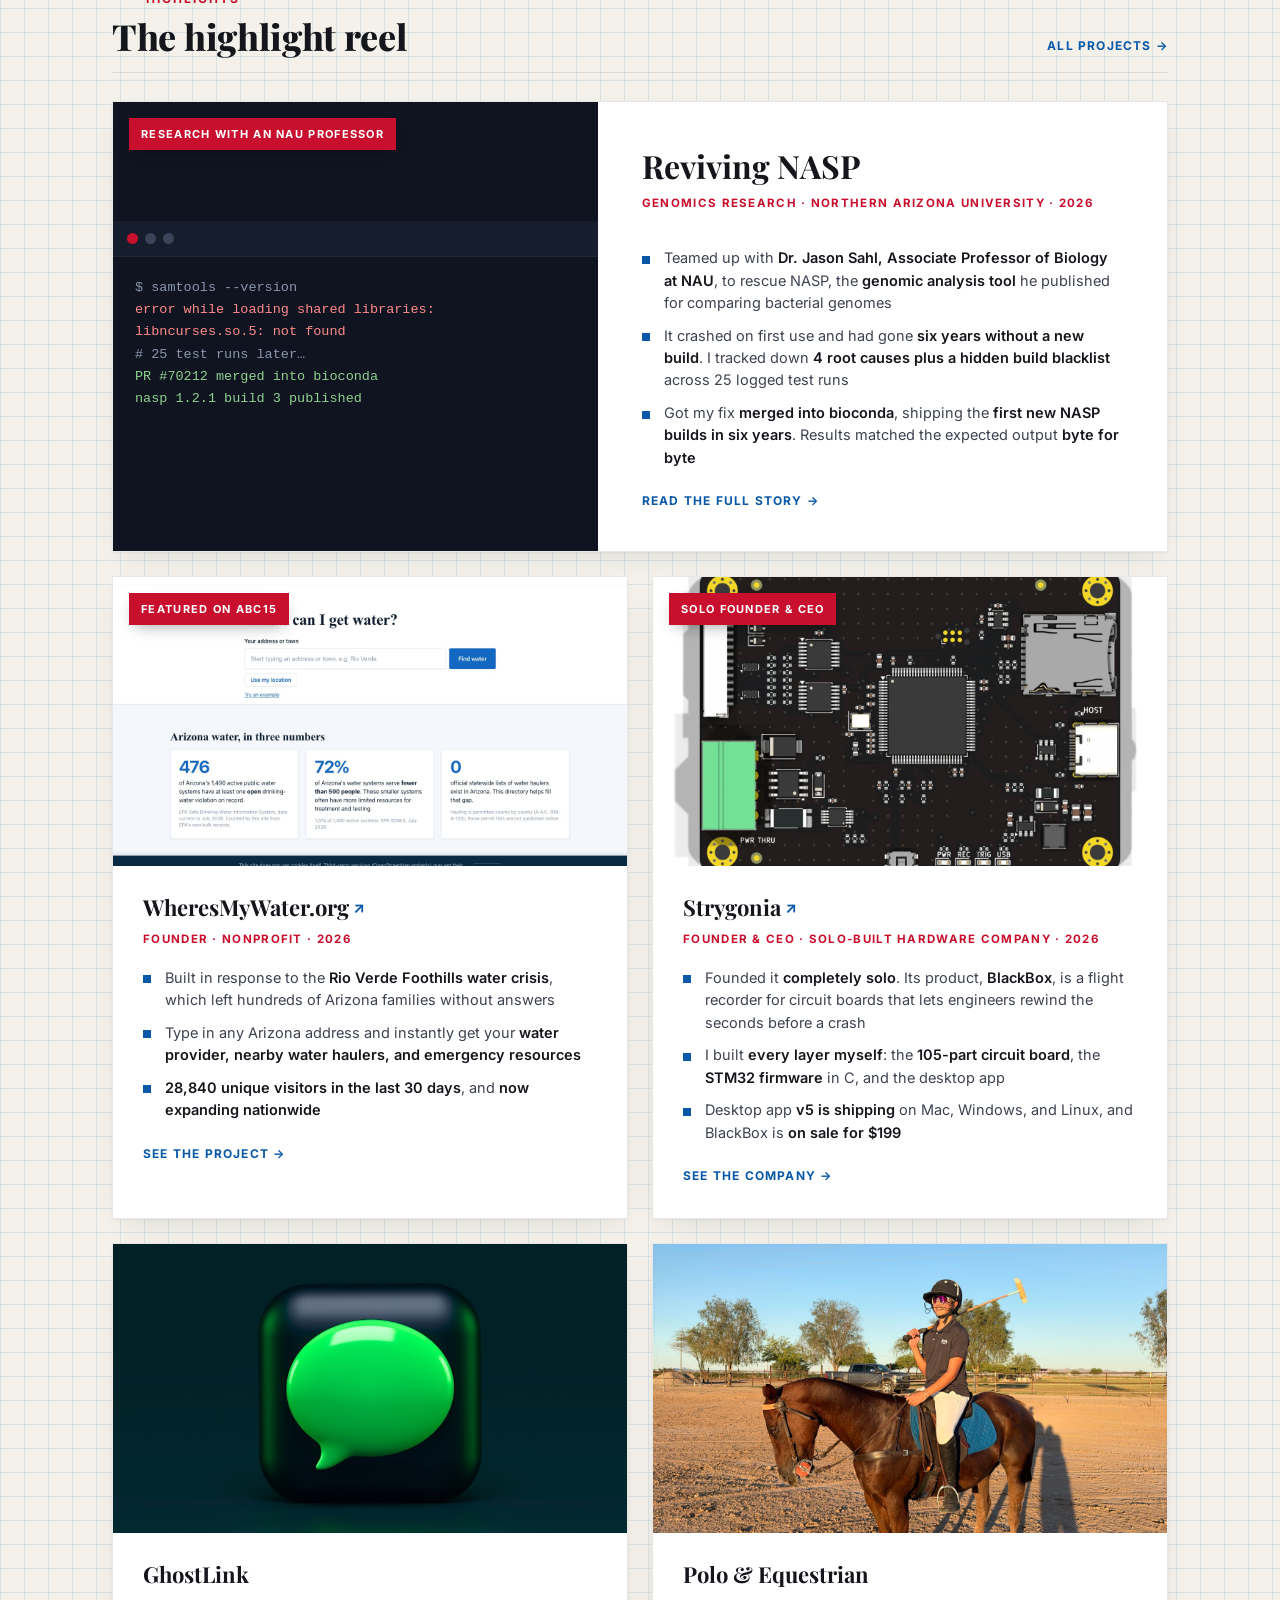
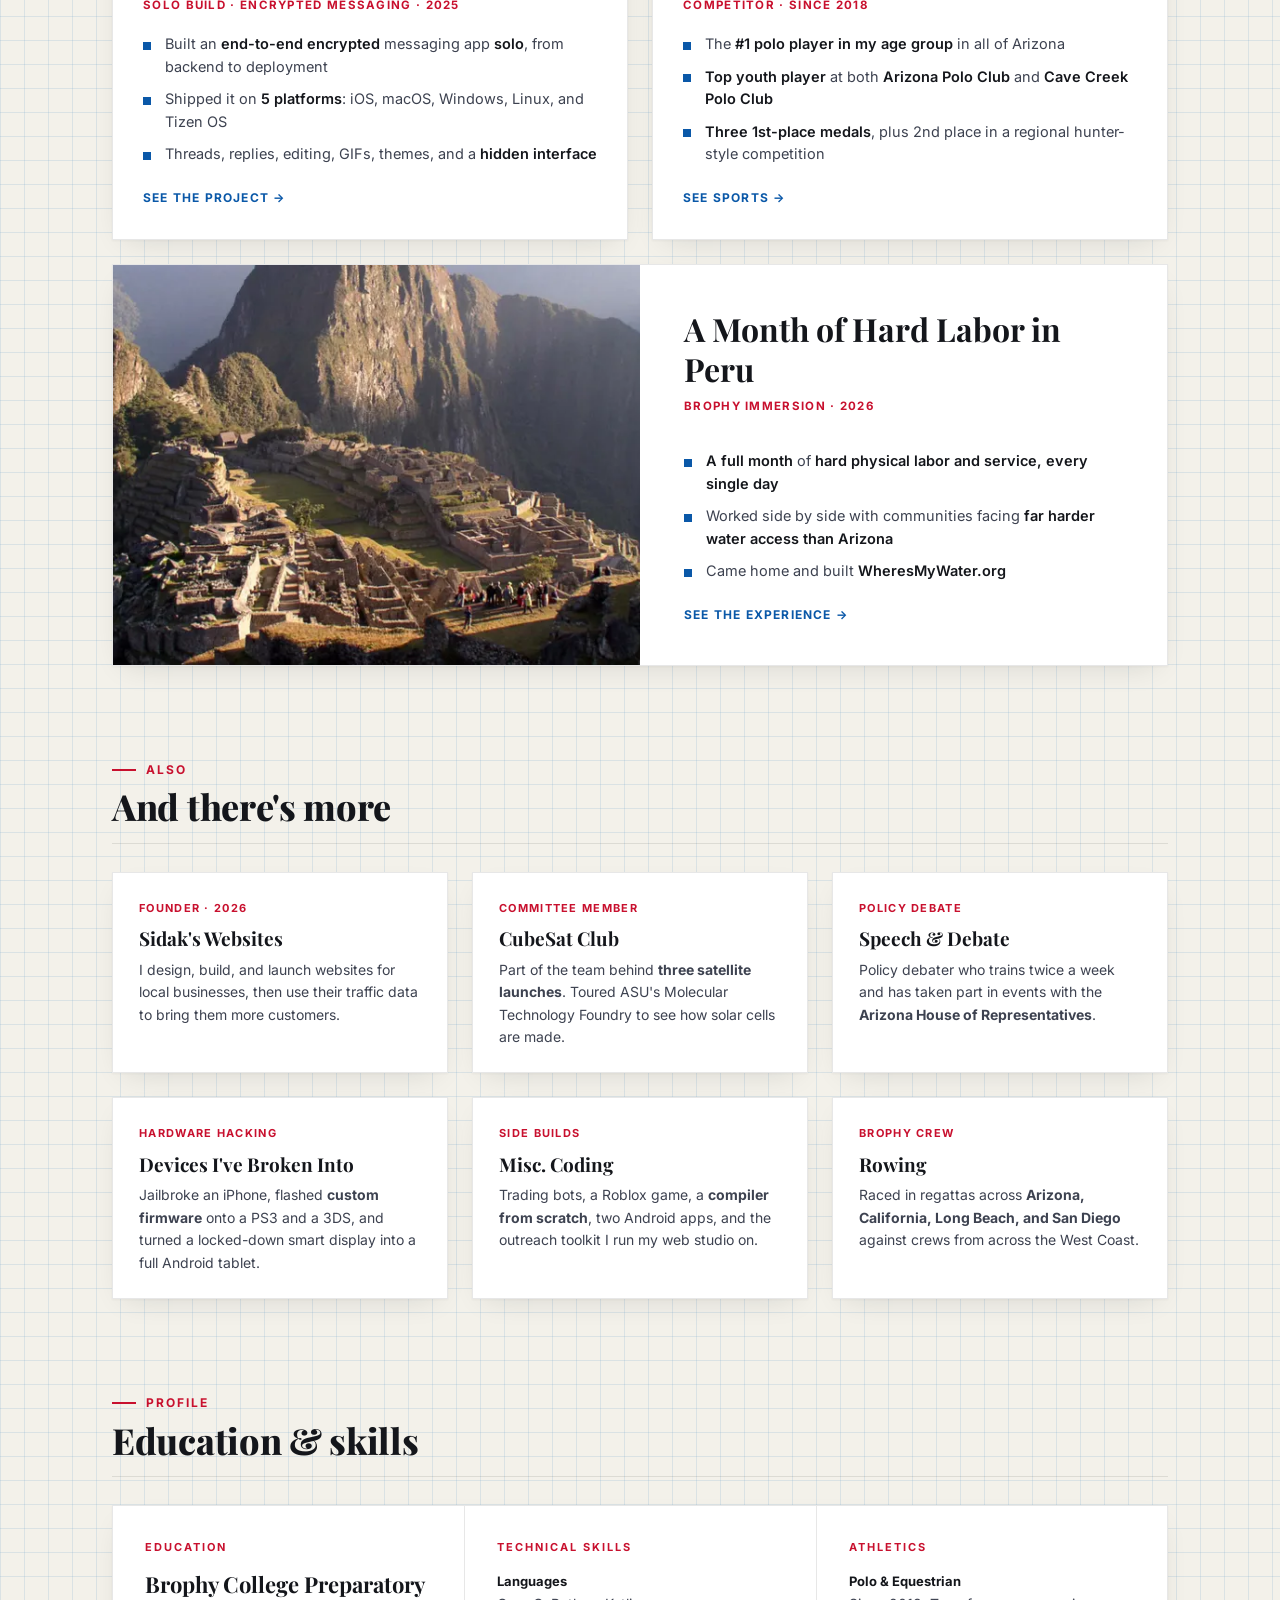
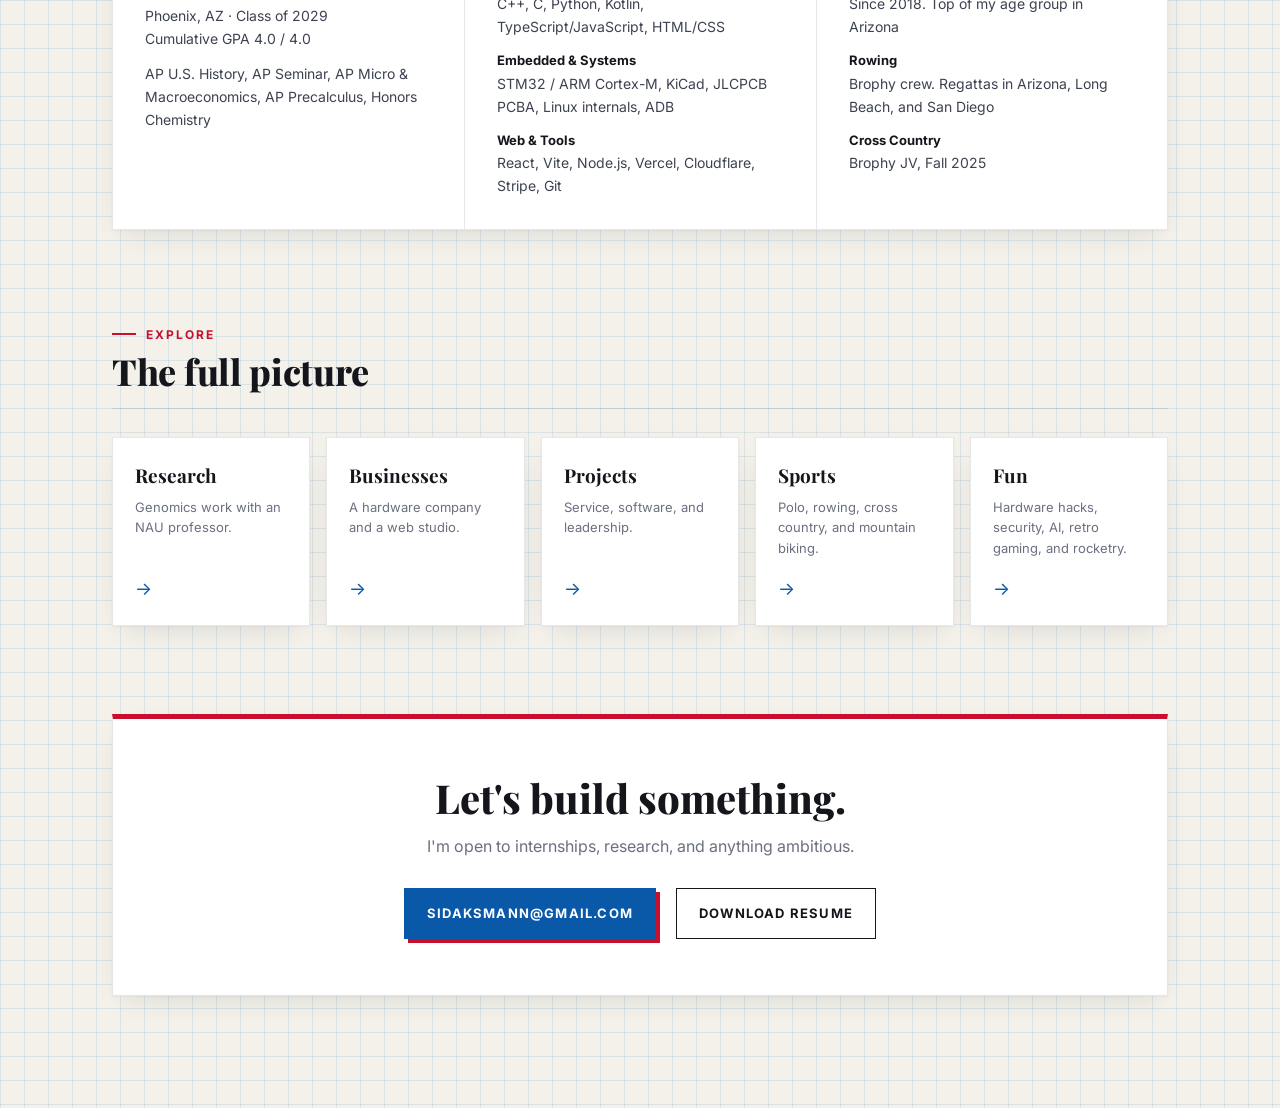
==== commit 491f658d: "Embed ABC15 story video on home page Co-Authored-By: Claude Opus 5.5 <noreply@anthropic.com>" ====
--- a/index.html
+++ b/index.html
@@ -12,7 +12,7 @@
   <link rel="preconnect" href="https://fonts.googleapis.com">
   <link rel="preconnect" href="https://fonts.gstatic.com" crossorigin>
   <link href="https://fonts.googleapis.com/css2?family=Inter:wght@400;500;600;700;800&family=Playfair+Display:ital,wght@0,400;0,700;0,800;1,400&display=swap" rel="stylesheet">
-  <link rel="stylesheet" href="style.css">
+  <link rel="stylesheet" href="style.css?v=20261113">
 </head>
 <body>
   <nav>
@@ -59,11 +59,16 @@
       <div class="stat"><span class="num">#1</span><span class="lbl"><strong>Youth polo, Arizona</strong>in my age group</span></div>
     </section>
 
-    <a class="press" href="https://www.abc15.com/news/uplifting-arizona/watch-phoenix-teen-builds-water-resource-inspired-by-arizona-crisis" target="_blank" rel="noopener">
-      <span class="press-outlet"><small>As featured on</small><b>ABC15</b></span>
-      <span class="press-head">&ldquo;Phoenix teen builds water resource inspired by Arizona crisis&rdquo;</span>
-      <span class="press-cta">Watch the story &rarr;</span>
-    </a>
+    <section class="press press-video" aria-label="ABC15 news feature">
+      <div class="press-player">
+        <iframe src="https://www.youtube-nocookie.com/embed/Pd2mpqDaWIU?rel=0" title="ABC15: Phoenix teenager creates water resource website inspired by Arizona crisis" loading="lazy" allow="accelerometer; clipboard-write; encrypted-media; gyroscope; picture-in-picture; web-share" referrerpolicy="strict-origin-when-cross-origin" allowfullscreen></iframe>
+      </div>
+      <div class="press-info">
+        <span class="press-outlet"><small>As featured on</small><b>ABC15</b></span>
+        <span class="press-head">&ldquo;Phoenix teen builds water resource inspired by Arizona crisis&rdquo;</span>
+        <a class="press-cta" href="https://www.abc15.com/news/uplifting-arizona/watch-phoenix-teen-builds-water-resource-inspired-by-arizona-crisis" target="_blank" rel="noopener">Read the article &rarr;</a>
+      </div>
+    </section>
 
     <a class="upcoming" href="projects.html#nasa-space-apps">
       <span class="up-tag">Up next &middot; Nov 14&ndash;15</span>
--- a/style.css
+++ b/style.css
@@ -347,6 +347,13 @@
   transition: background 0.2s, color 0.2s;
 }
 .press:hover .press-cta { background: #fff; color: var(--blue-deep); }
+.press-video { grid-template-columns: 1.45fr 1fr; gap: 36px; padding: 28px; }
+.press-video:hover { transform: none; box-shadow: var(--shadow); }
+.press-player { position: relative; aspect-ratio: 16 / 9; background: #000; box-shadow: 0 12px 30px -12px rgba(0, 0, 0, 0.6); }
+.press-player iframe { position: absolute; inset: 0; width: 100%; height: 100%; border: 0; }
+.press-info { display: flex; flex-direction: column; align-items: flex-start; gap: 18px; }
+.press-video .press-cta { color: #fff; text-decoration: none; }
+.press-video .press-cta:hover { background: #fff; color: var(--blue-deep); }
 
 .upcoming {
   display: flex;
@@ -626,6 +633,7 @@
   .stat:nth-child(n+3) { border-top: 1px solid var(--line); }
   .press { grid-template-columns: 1fr; gap: 16px; padding: 28px 24px; }
   .press-cta { justify-self: start; }
+  .press-video { grid-template-columns: 1fr; padding: 18px; gap: 22px; }
   .grid-2, .grid-3 { grid-template-columns: 1fr; }
   .card-feature { flex-direction: column; }
   .card-feature > img { width: 100%; min-height: 0; aspect-ratio: 16 / 9; }
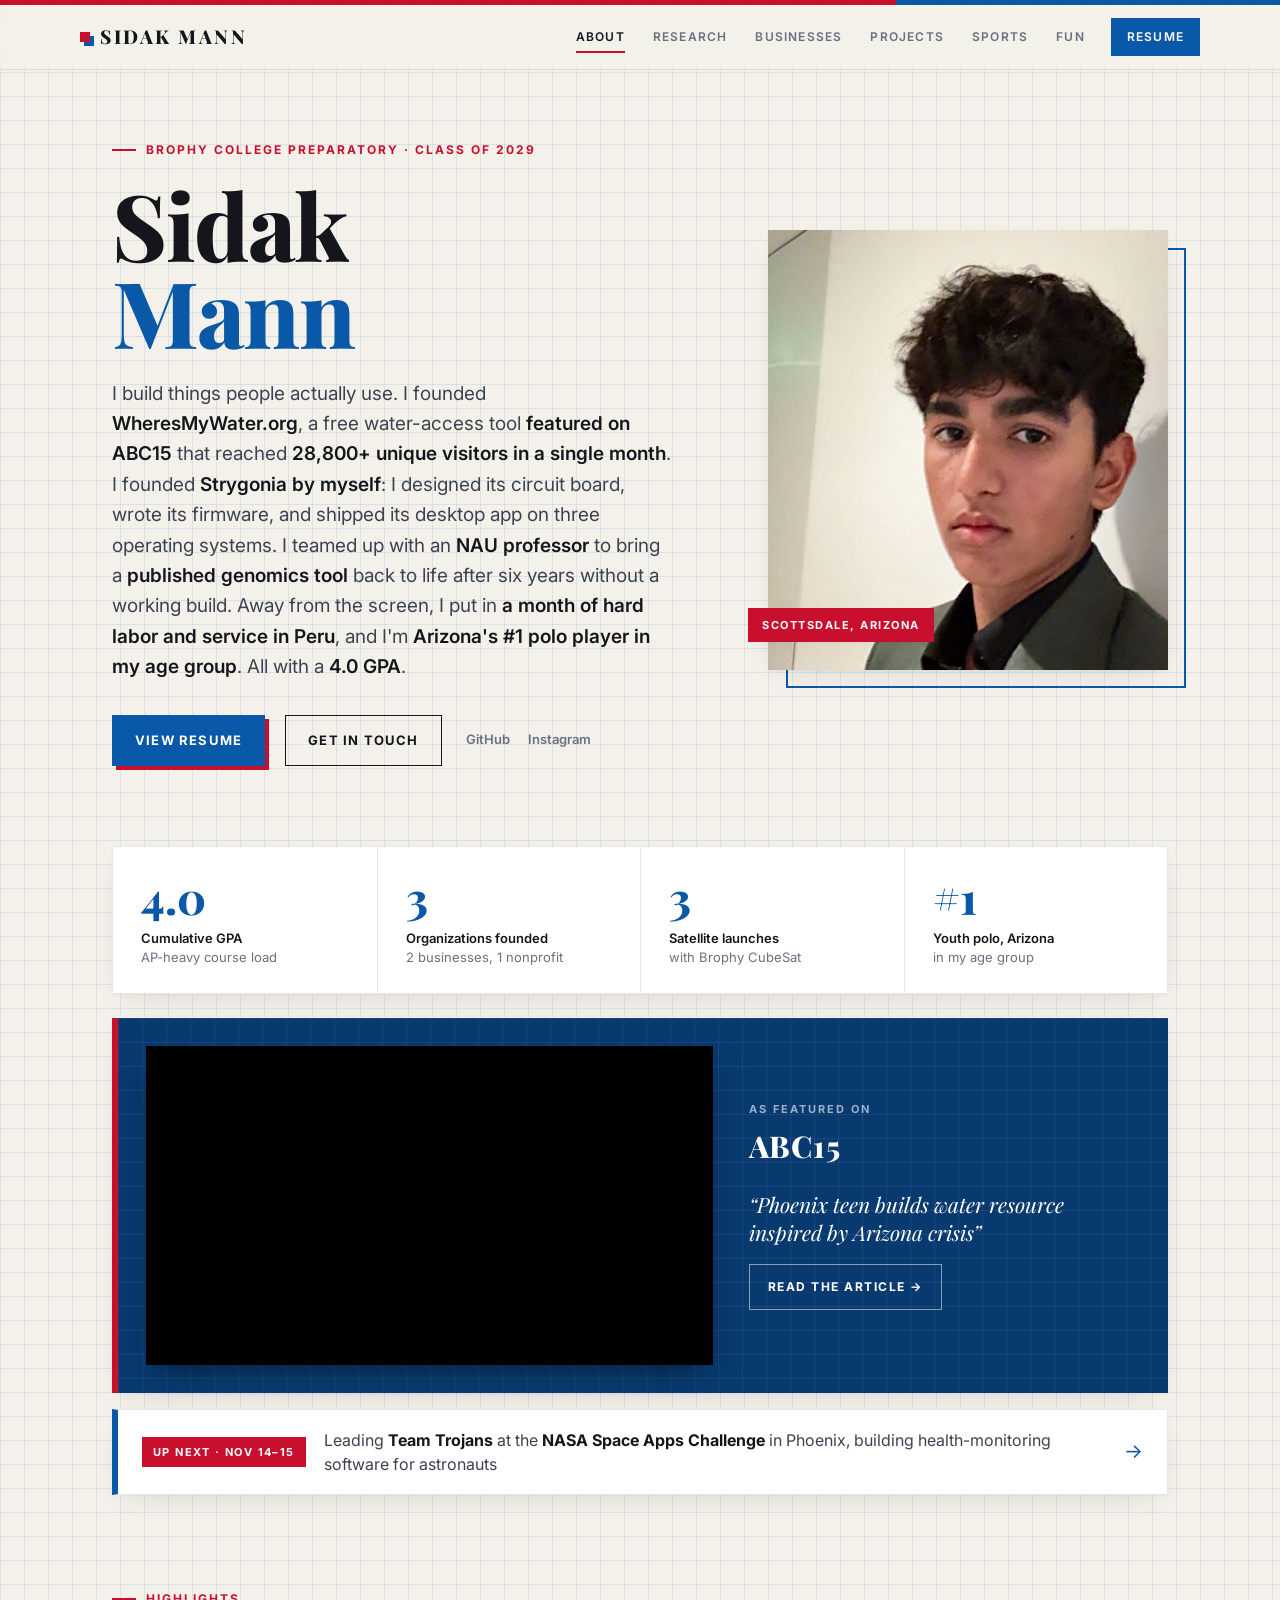
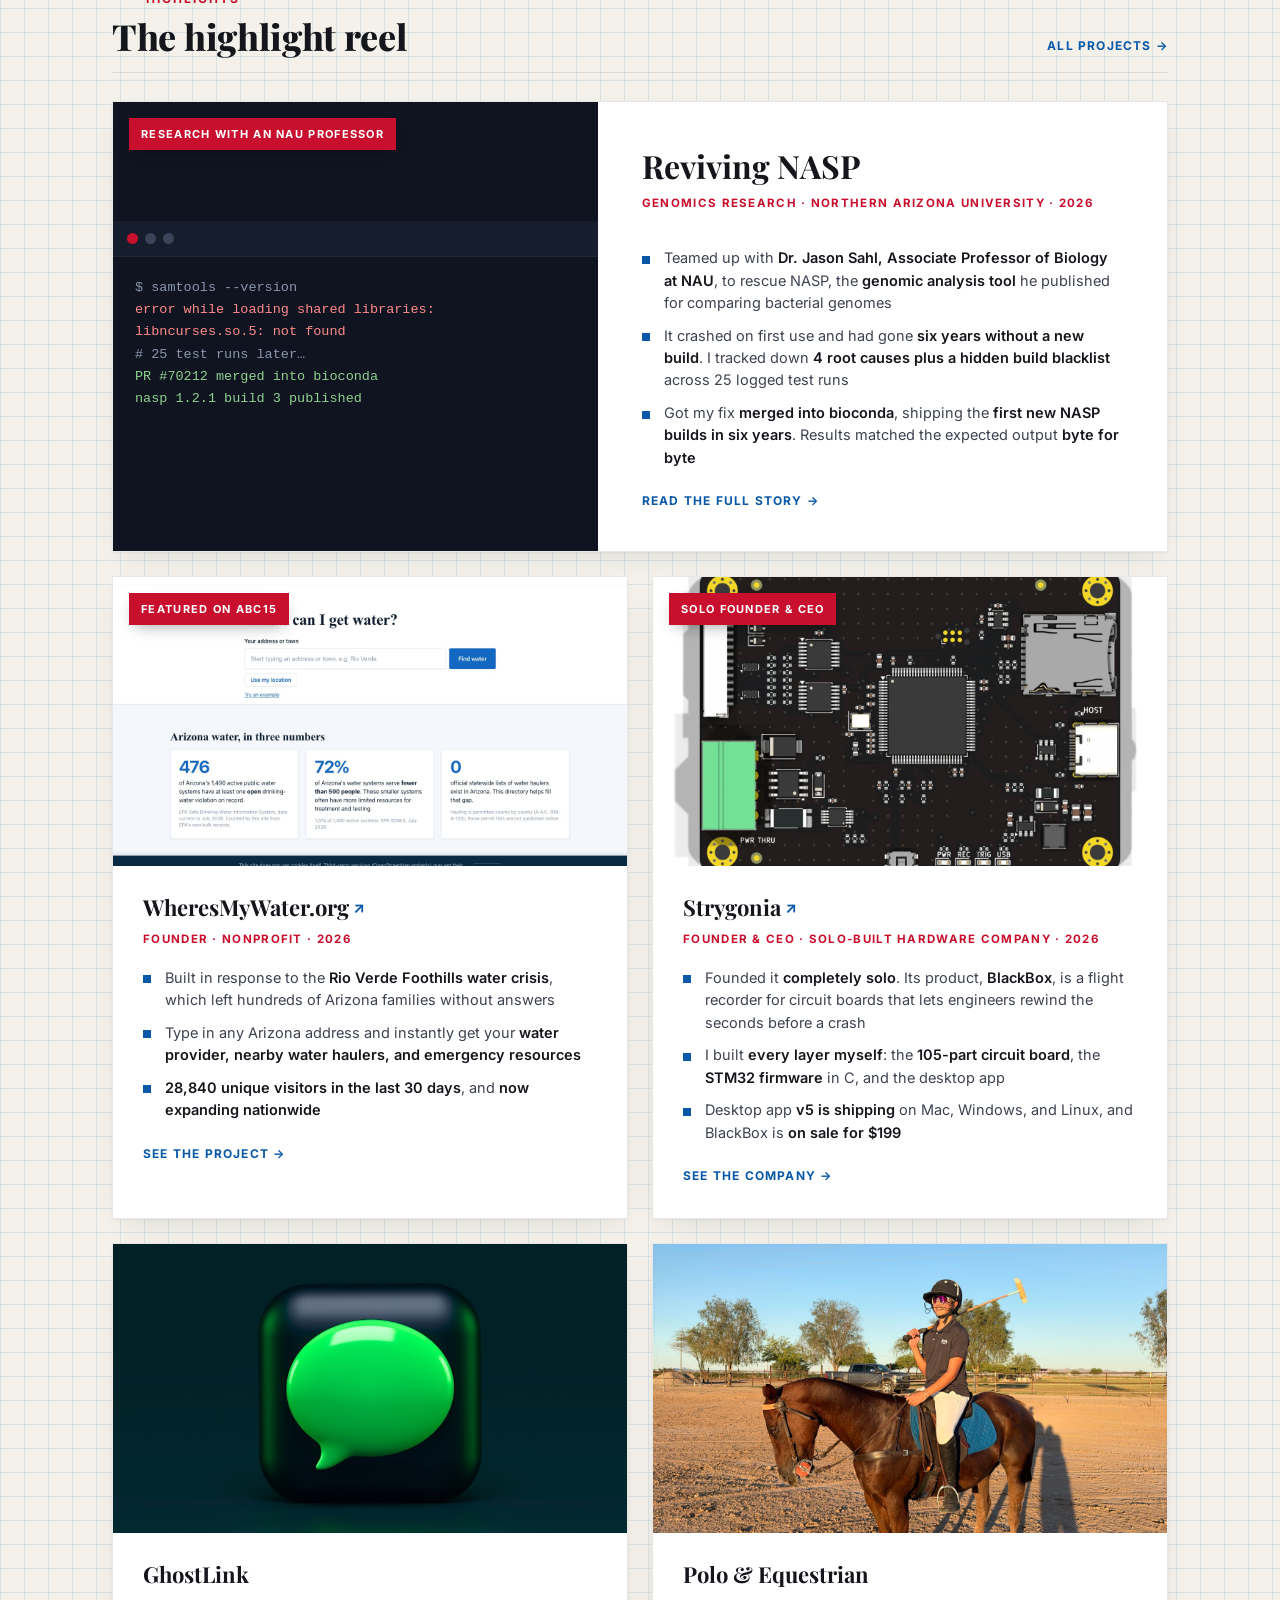
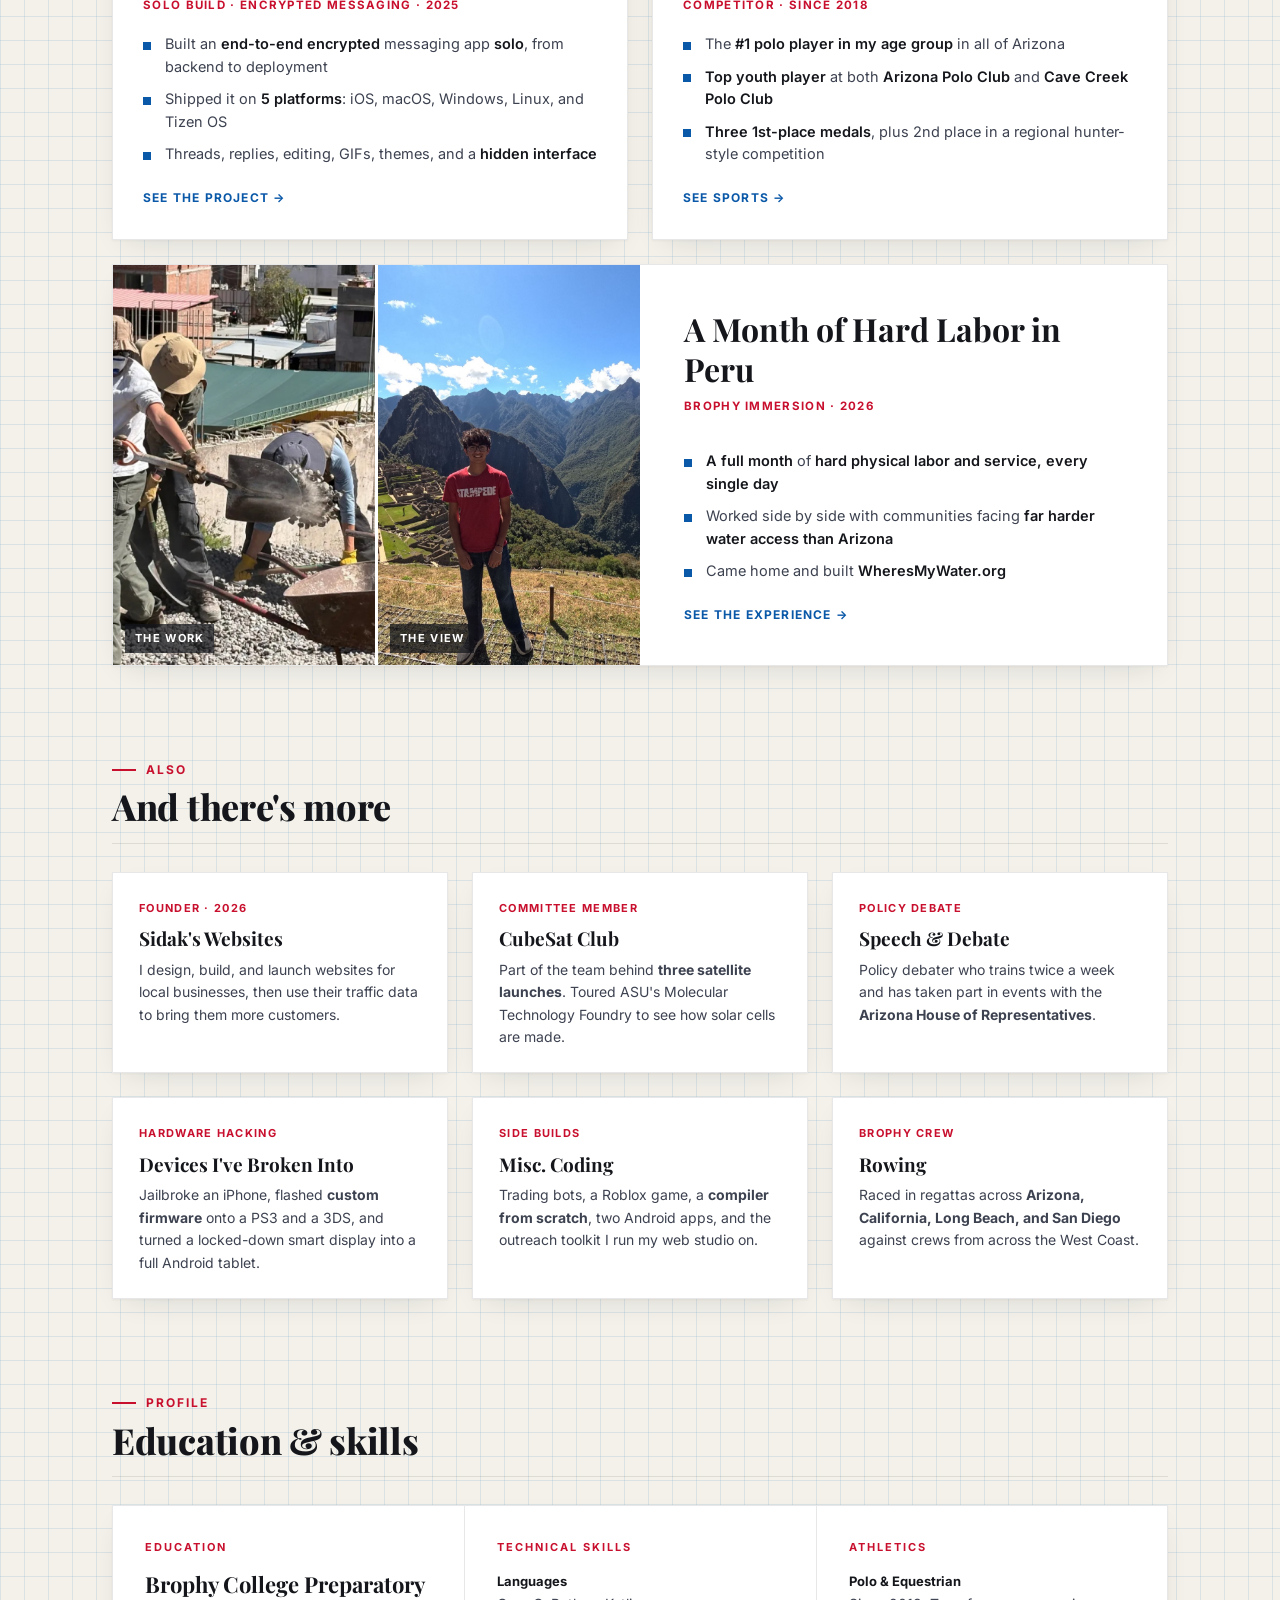
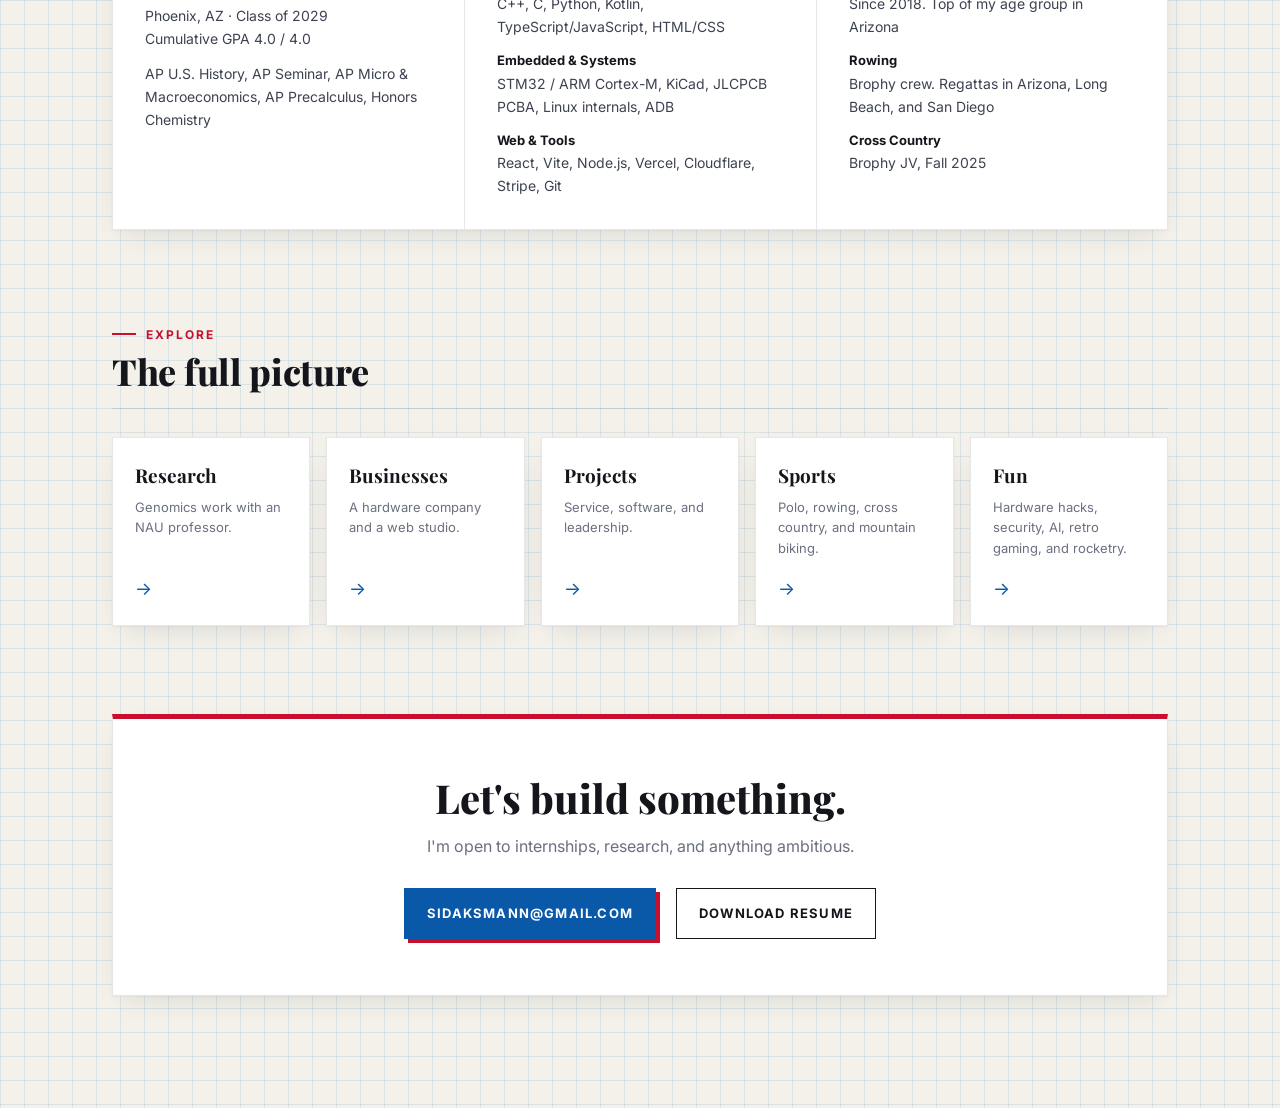
==== commit 1689c143: "Show both Peru photos: the work and Machu Picchu Co-Authored-By: Claude Opus 5.5 <noreply@anthropic." ====
--- a/index.html
+++ b/index.html
@@ -12,7 +12,7 @@
   <link rel="preconnect" href="https://fonts.googleapis.com">
   <link rel="preconnect" href="https://fonts.gstatic.com" crossorigin>
   <link href="https://fonts.googleapis.com/css2?family=Inter:wght@400;500;600;700;800&family=Playfair+Display:ital,wght@0,400;0,700;0,800;1,400&display=swap" rel="stylesheet">
-  <link rel="stylesheet" href="style.css?v=20261113">
+  <link rel="stylesheet" href="style.css?v=20261113b">
 </head>
 <body>
   <nav>
@@ -168,7 +168,10 @@
         </article>
 
         <article class="card card-img card-feature">
-          <img src="images/peru.jpg" alt="">
+          <div class="photo-pair">
+          <figure><img src="images/peru-work.jpg" alt="Shoveling gravel at a construction site during Brophy's Peru service immersion" style="object-position: 45% 50%"><figcaption>The work</figcaption></figure>
+          <figure><img src="images/peru-machu-picchu.jpg" alt="Sidak at Machu Picchu" style="object-position: 38% 50%"><figcaption>The view</figcaption></figure>
+        </div>
           <div class="card-body">
             <h3>A Month of Hard Labor in Peru</h3>
             <div class="role">Brophy Immersion &middot; 2026</div>
--- a/style.css
+++ b/style.css
@@ -521,6 +521,26 @@
 .closer .hero-actions { justify-content: center; }
 
 
+/* ---------- Two-photo cards ---------- */
+.photo-pair { display: grid; grid-template-columns: 1fr 1fr; gap: 3px; background: var(--card); }
+.card-feature > .photo-pair { width: 50%; flex-shrink: 0; min-height: 380px; }
+.photo-pair figure { position: relative; margin: 0; overflow: hidden; }
+.photo-pair img { position: absolute; inset: 0; width: 100%; height: 100%; object-fit: cover; display: block; transition: transform 0.6s var(--ease); }
+.card-img:hover .photo-pair img { transform: scale(1.04); }
+.photo-pair figcaption {
+  position: absolute;
+  left: 12px;
+  bottom: 12px;
+  z-index: 1;
+  font-size: 11px;
+  font-weight: 700;
+  letter-spacing: 1.3px;
+  text-transform: uppercase;
+  color: #fff;
+  background: rgba(20, 22, 27, 0.72);
+  padding: 5px 10px;
+}
+
 /* ---------- Whole-card links ---------- */
 .card-link.stretch::after { content: ''; position: absolute; inset: 0; z-index: 1; }
 .card h3 a { position: relative; z-index: 2; }
@@ -637,6 +657,8 @@
   .grid-2, .grid-3 { grid-template-columns: 1fr; }
   .card-feature { flex-direction: column; }
   .card-feature > img { width: 100%; min-height: 0; aspect-ratio: 16 / 9; }
+  .card-feature > .photo-pair { width: 100%; min-height: 0; }
+  .photo-pair figure { aspect-ratio: 3 / 4; }
   .card-feature .card-body { padding: 28px 26px 30px; }
   .split { grid-template-columns: 1fr; gap: 32px; }
   .misc-list { grid-template-columns: 1fr; }
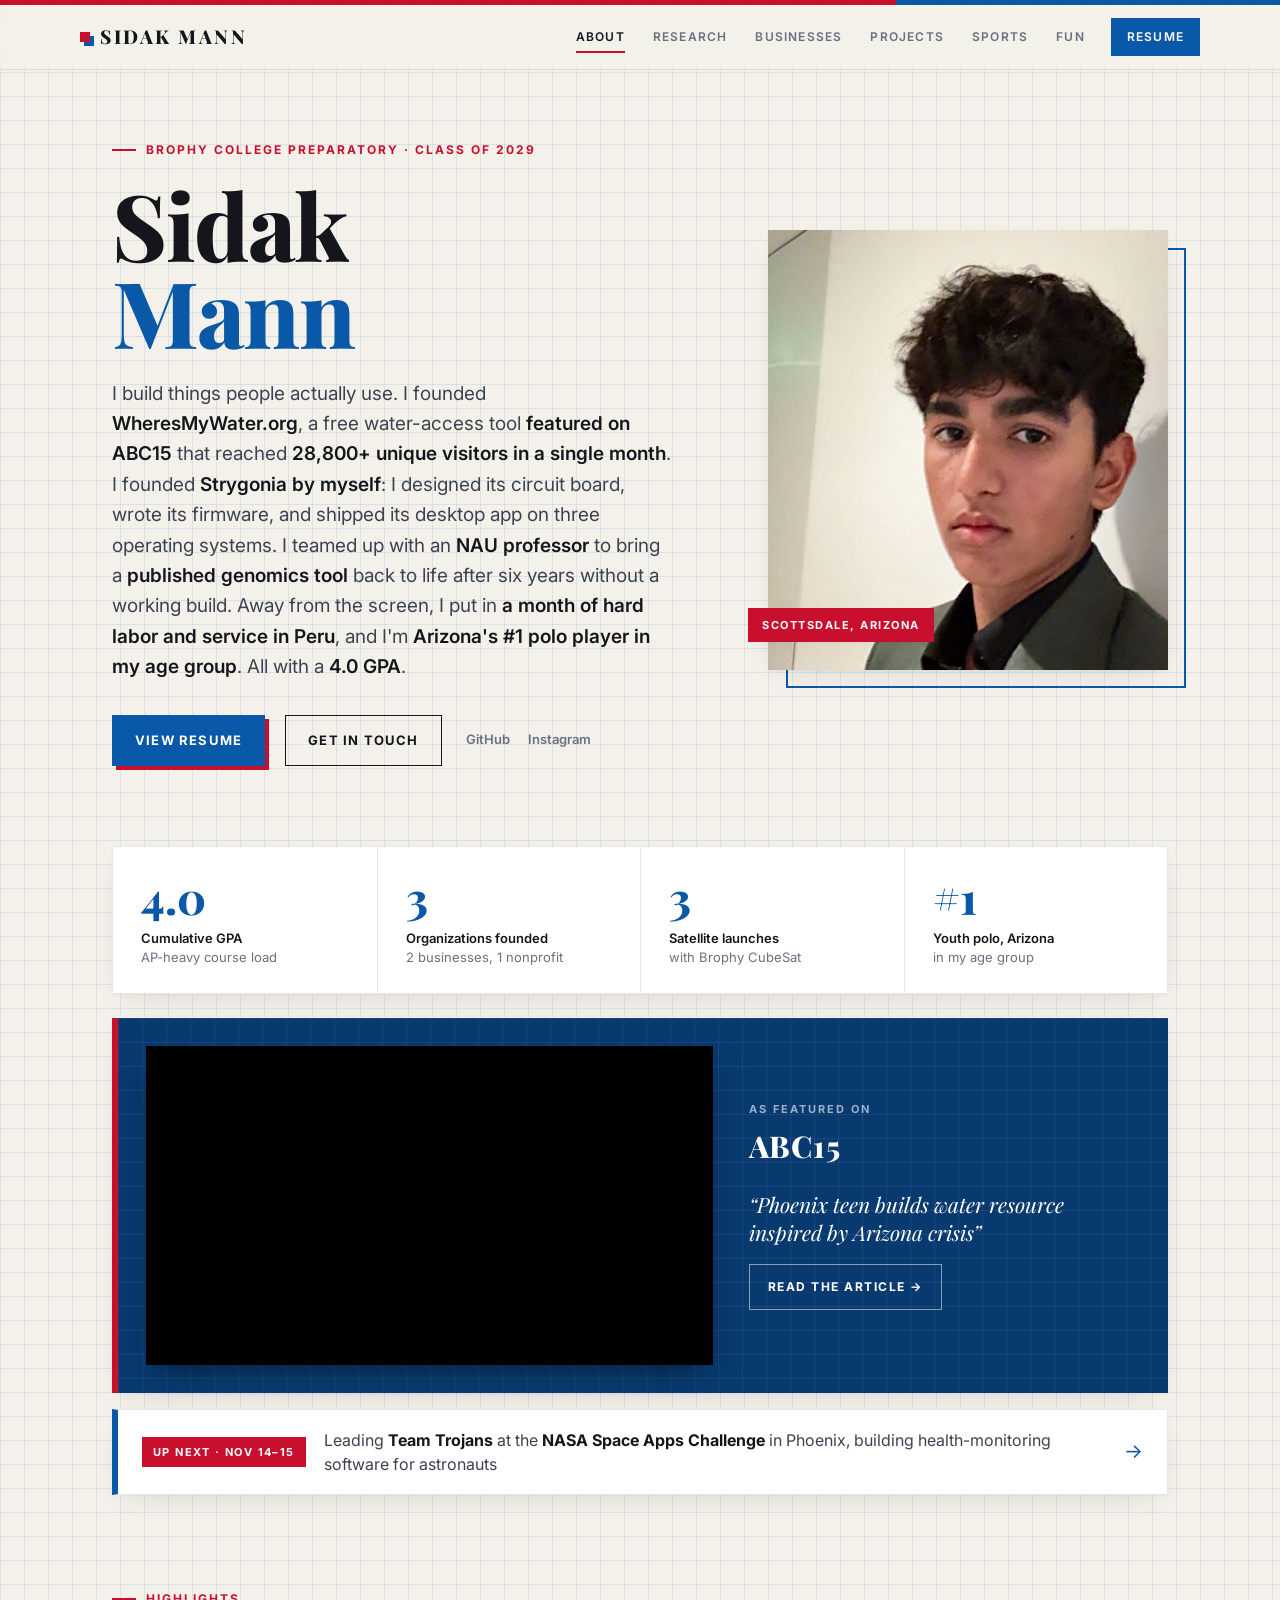
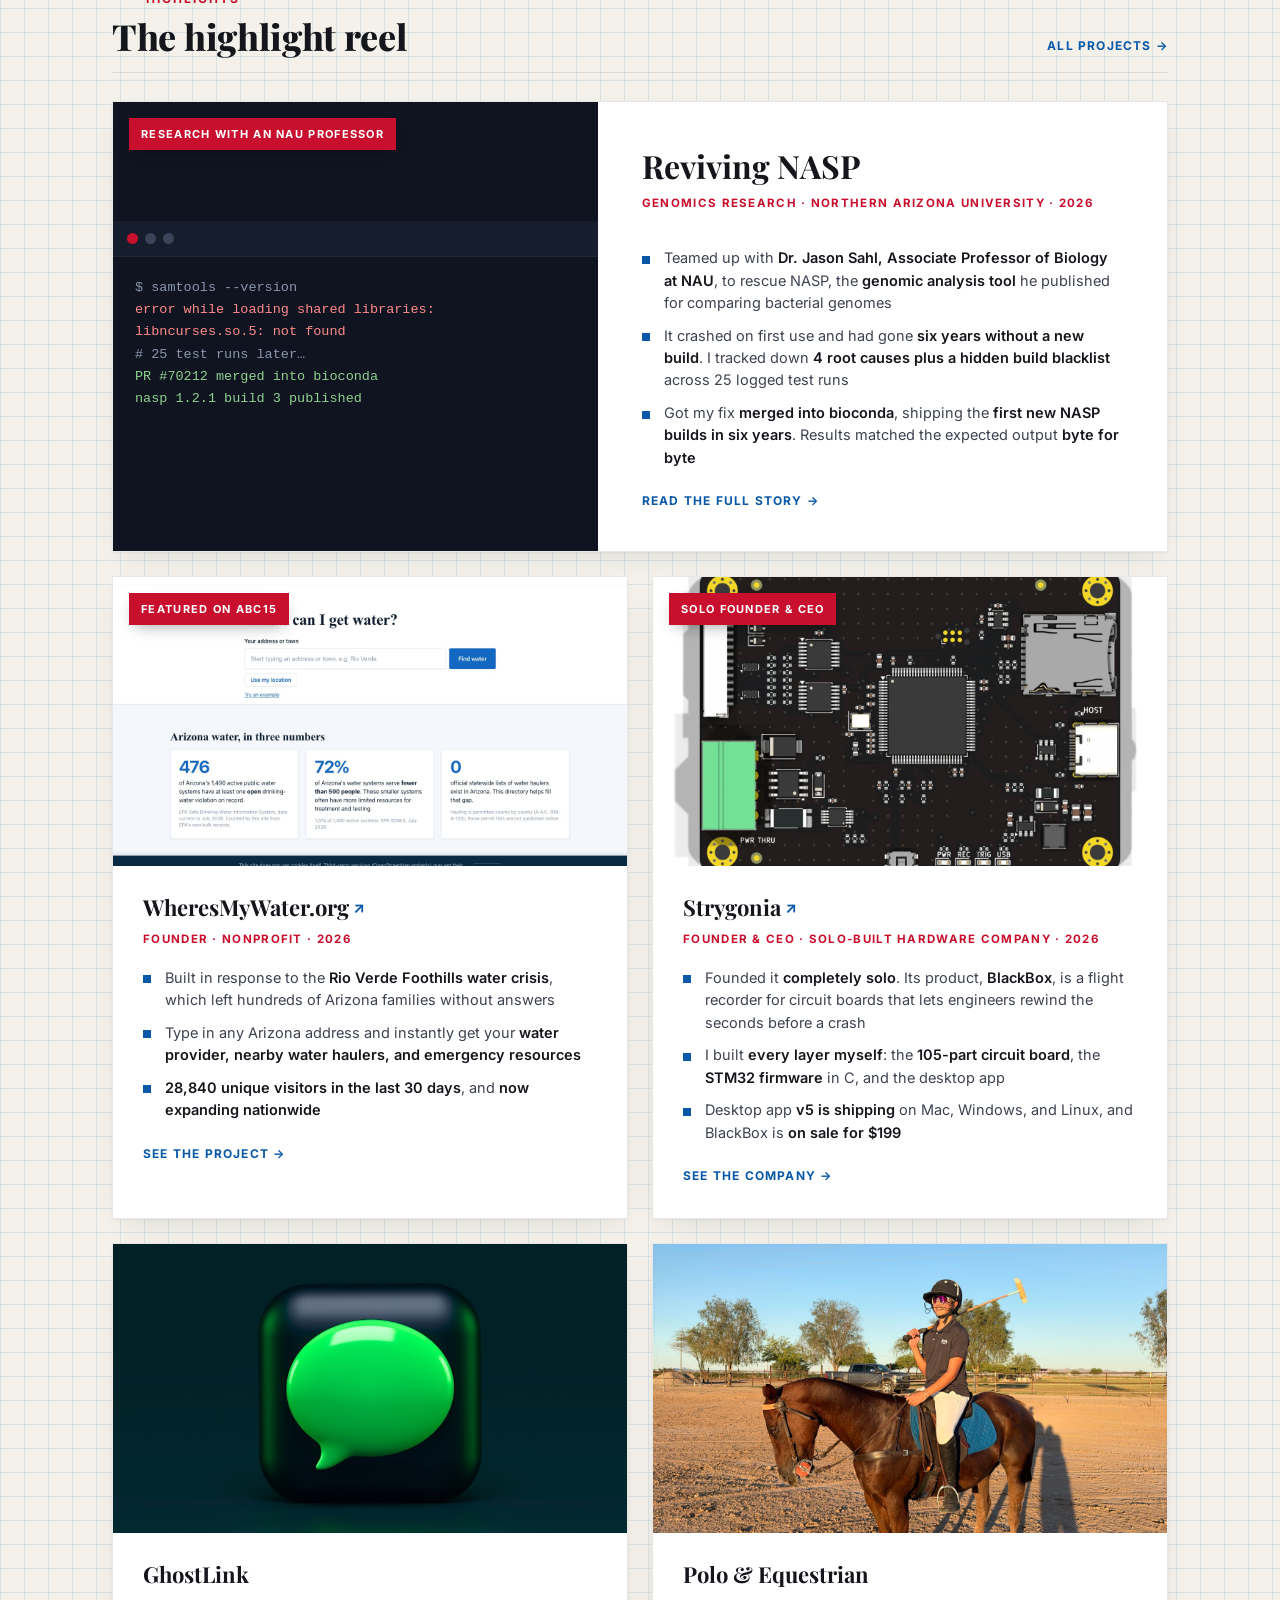
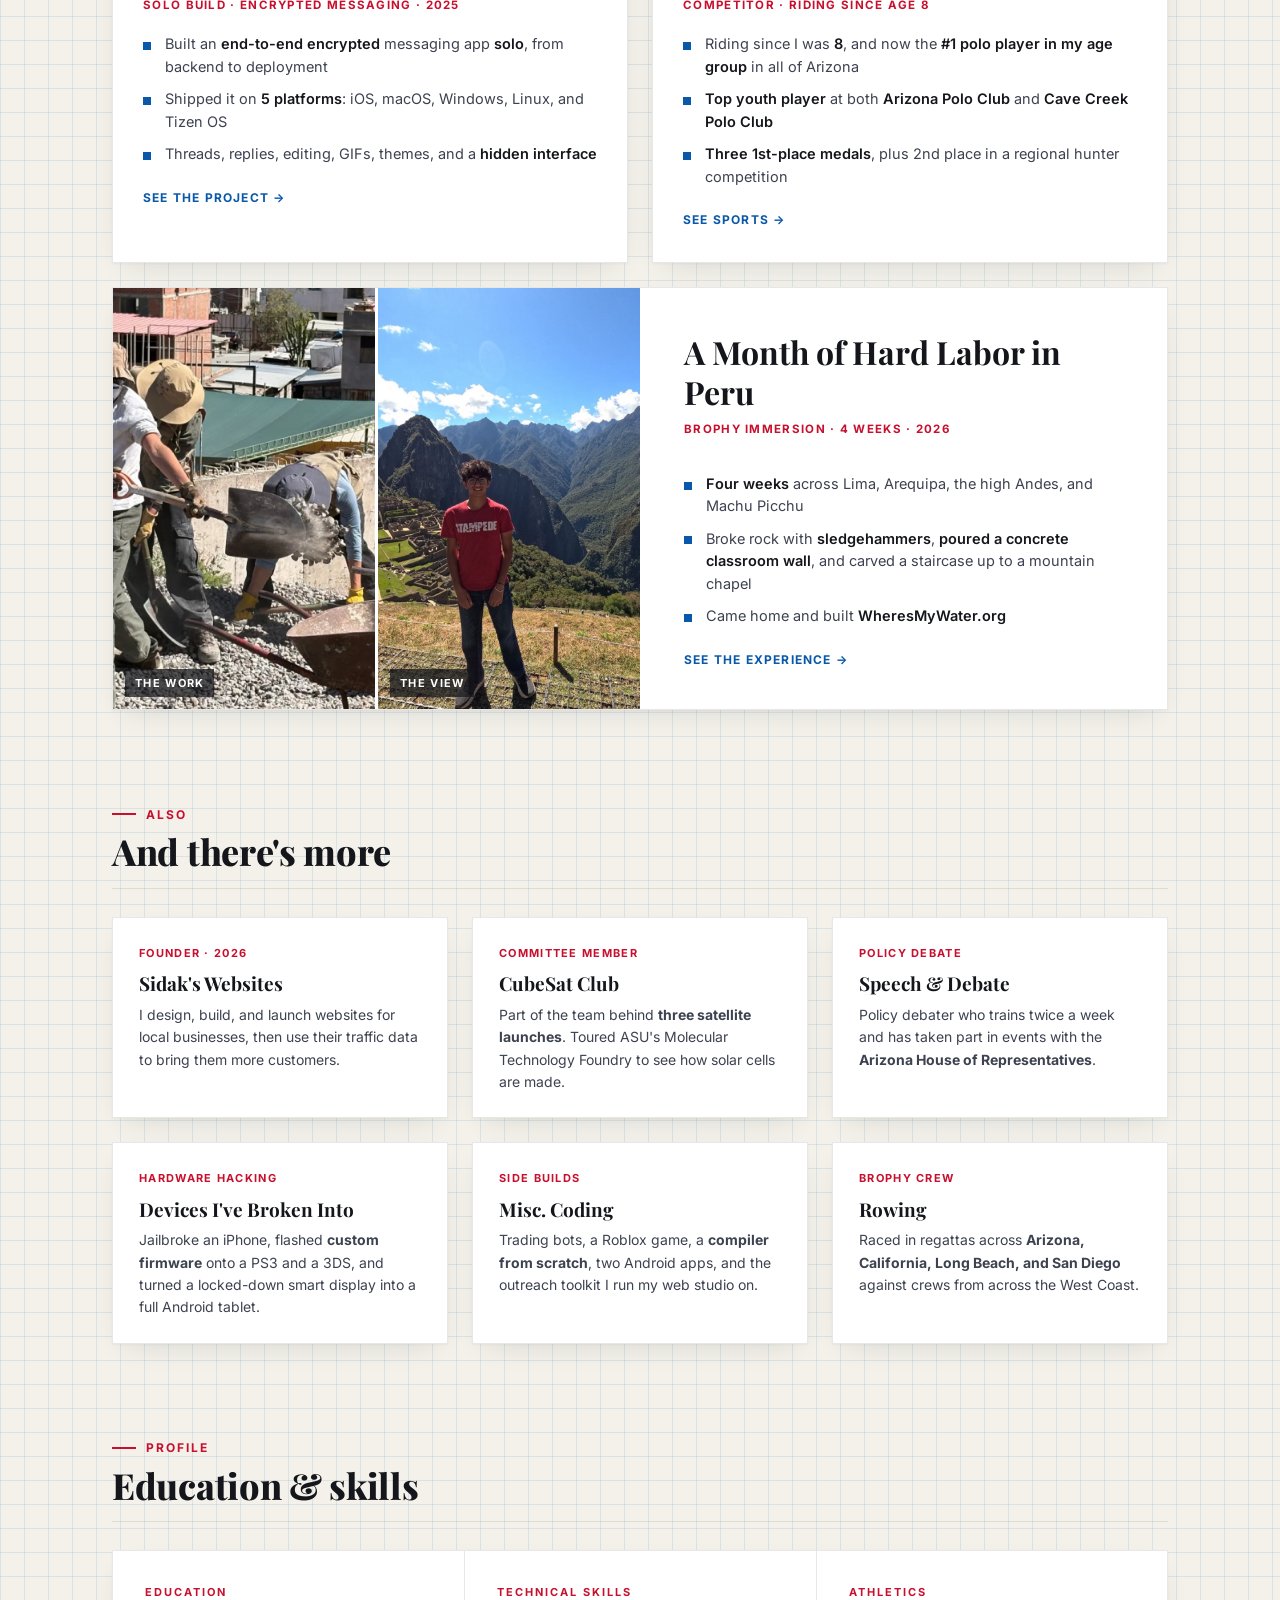
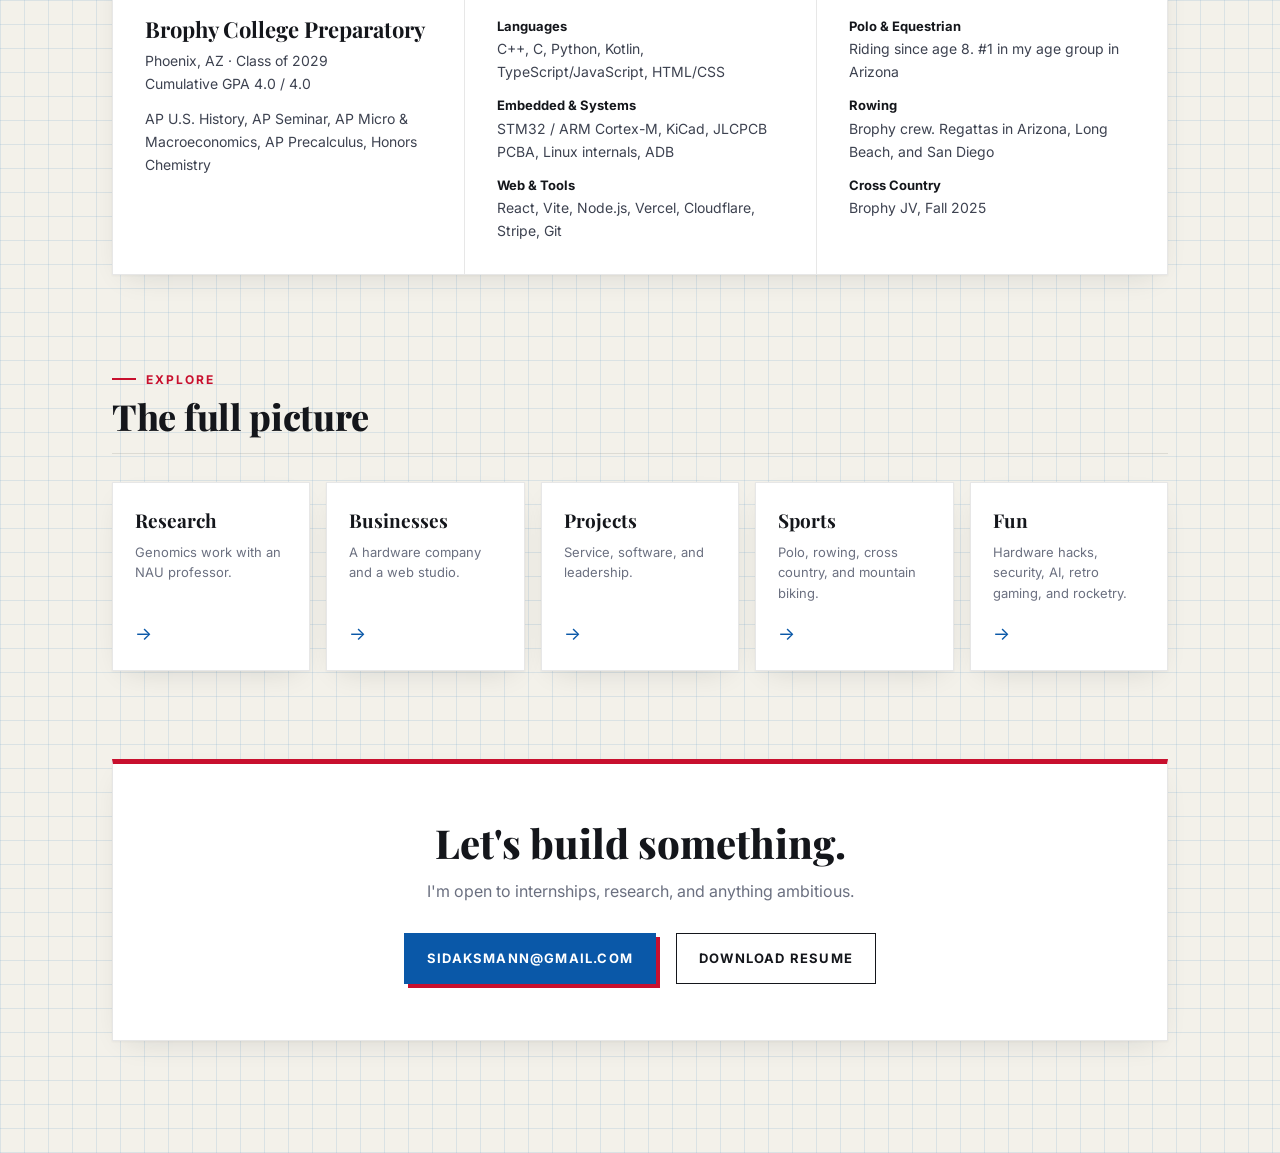
==== commit b5699783: "Expand Peru immersion and polo sections Co-Authored-By: Claude Opus 5.5 <noreply@anthropic.com>" ====
--- a/index.html
+++ b/index.html
@@ -12,7 +12,7 @@
   <link rel="preconnect" href="https://fonts.googleapis.com">
   <link rel="preconnect" href="https://fonts.gstatic.com" crossorigin>
   <link href="https://fonts.googleapis.com/css2?family=Inter:wght@400;500;600;700;800&family=Playfair+Display:ital,wght@0,400;0,700;0,800;1,400&display=swap" rel="stylesheet">
-  <link rel="stylesheet" href="style.css?v=20261113b">
+  <link rel="stylesheet" href="style.css?v=20261113d">
 </head>
 <body>
   <nav>
@@ -157,11 +157,11 @@
           <img src="images/polo.jpg" alt="Sidak on horseback with a polo mallet">
           <div class="card-body">
             <h3>Polo &amp; Equestrian</h3>
-            <div class="role">Competitor &middot; Since 2018</div>
-            <ul class="proof">
-              <li>The <strong>#1 polo player in my age group</strong> in all of Arizona</li>
+            <div class="role">Competitor &middot; Riding Since Age 8</div>
+            <ul class="proof">
+              <li>Riding since I was <strong>8</strong>, and now the <strong>#1 polo player in my age group</strong> in all of Arizona</li>
               <li><strong>Top youth player</strong> at both <strong>Arizona Polo Club</strong> and <strong>Cave Creek Polo Club</strong></li>
-              <li><strong>Three 1st-place medals</strong>, plus 2nd place in a regional hunter-style competition</li>
+              <li><strong>Three 1st-place medals</strong>, plus 2nd place in a regional hunter competition</li>
             </ul>
             <a class="card-link stretch" href="sports.html#polo">See sports &rarr;</a>
           </div>
@@ -174,10 +174,10 @@
         </div>
           <div class="card-body">
             <h3>A Month of Hard Labor in Peru</h3>
-            <div class="role">Brophy Immersion &middot; 2026</div>
-            <ul class="proof">
-              <li><strong>A full month</strong> of <strong>hard physical labor and service, every single day</strong></li>
-              <li>Worked side by side with communities facing <strong>far harder water access than Arizona</strong></li>
+            <div class="role">Brophy Immersion &middot; 4 Weeks &middot; 2026</div>
+            <ul class="proof">
+              <li><strong>Four weeks</strong> across Lima, Arequipa, the high Andes, and Machu Picchu</li>
+              <li>Broke rock with <strong>sledgehammers</strong>, <strong>poured a concrete classroom wall</strong>, and carved a staircase up to a mountain chapel</li>
               <li>Came home and built <strong>WheresMyWater.org</strong></li>
             </ul>
             <a class="card-link stretch" href="projects.html#peru">See the experience &rarr;</a>
@@ -252,7 +252,7 @@
         <div>
           <div class="label">Athletics</div>
           <dl>
-            <div><dt>Polo &amp; Equestrian</dt><dd>Since 2018. Top of my age group in Arizona</dd></div>
+            <div><dt>Polo &amp; Equestrian</dt><dd>Riding since age 8. #1 in my age group in Arizona</dd></div>
             <div><dt>Rowing</dt><dd>Brophy crew. Regattas in Arizona, Long Beach, and San Diego</dd></div>
             <div><dt>Cross Country</dt><dd>Brophy JV, Fall 2025</dd></div>
           </dl>
--- a/style.css
+++ b/style.css
@@ -520,6 +520,16 @@
 .closer p { color: var(--muted); font-size: 16px; margin-bottom: 28px; }
 .closer .hero-actions { justify-content: center; }
 
+
+/* ---------- Peru detail + polo stats ---------- */
+.peru-detail { display: grid; grid-template-columns: 1fr 1fr; gap: 48px; }
+.peru-detail .timeline li:nth-last-child(2)::before { background: var(--card); }
+.peru-detail .timeline li:last-child::before { background: var(--blue); }
+.peru-detail .label { font-size: 11px; font-weight: 700; letter-spacing: 2px; text-transform: uppercase; color: var(--red); margin-bottom: 18px; }
+.mini-stats { display: grid; grid-template-columns: repeat(4, 1fr); margin-top: 24px; border-top: 1px solid var(--line); }
+.mini-stats div { padding: 16px 12px 0 0; }
+.mini-stats b { display: block; font-family: var(--serif); font-size: 32px; font-weight: 800; line-height: 1; color: var(--blue); margin-bottom: 6px; }
+.mini-stats span { display: block; font-size: 12px; line-height: 1.4; color: var(--muted); }
 
 /* ---------- Two-photo cards ---------- */
 .photo-pair { display: grid; grid-template-columns: 1fr 1fr; gap: 3px; background: var(--card); }
@@ -659,6 +669,8 @@
   .card-feature > img { width: 100%; min-height: 0; aspect-ratio: 16 / 9; }
   .card-feature > .photo-pair { width: 100%; min-height: 0; }
   .photo-pair figure { aspect-ratio: 3 / 4; }
+  .peru-detail { grid-template-columns: 1fr; gap: 32px; }
+  .mini-stats { grid-template-columns: 1fr 1fr; }
   .card-feature .card-body { padding: 28px 26px 30px; }
   .split { grid-template-columns: 1fr; gap: 32px; }
   .misc-list { grid-template-columns: 1fr; }
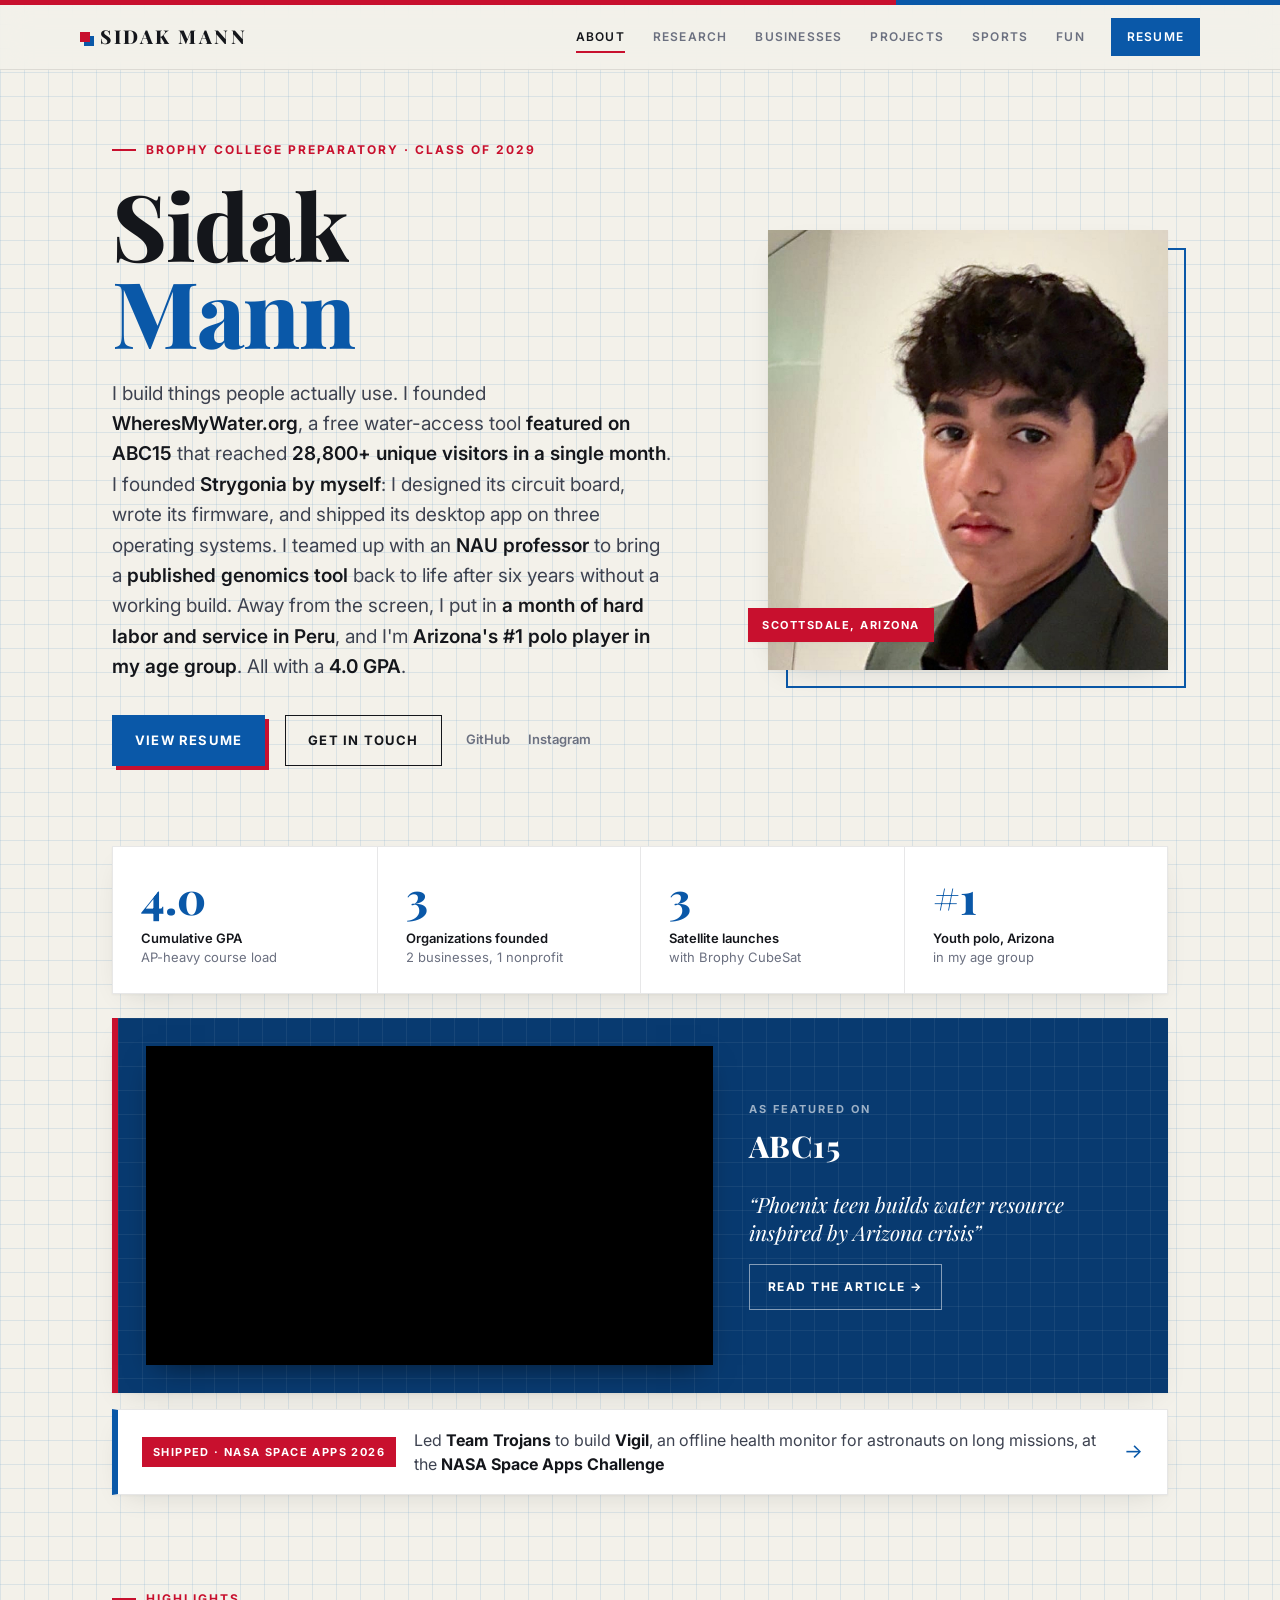
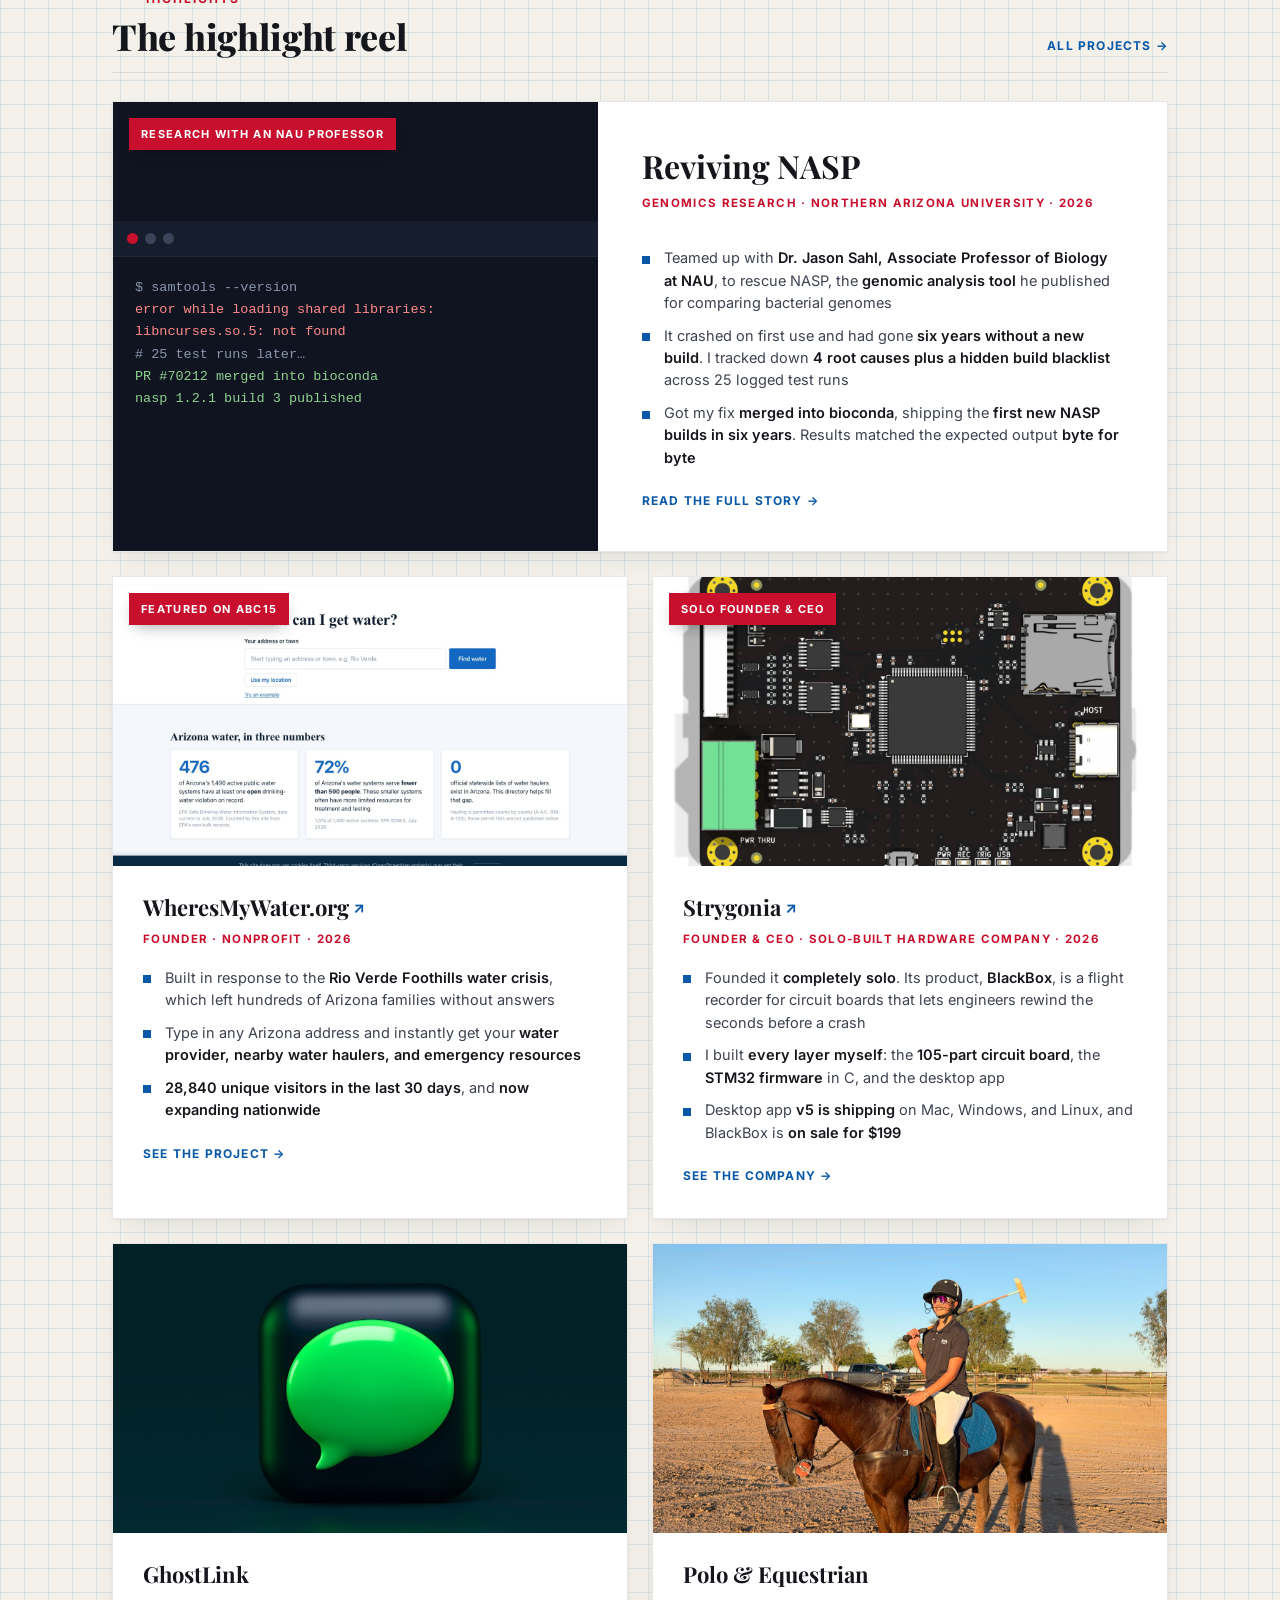
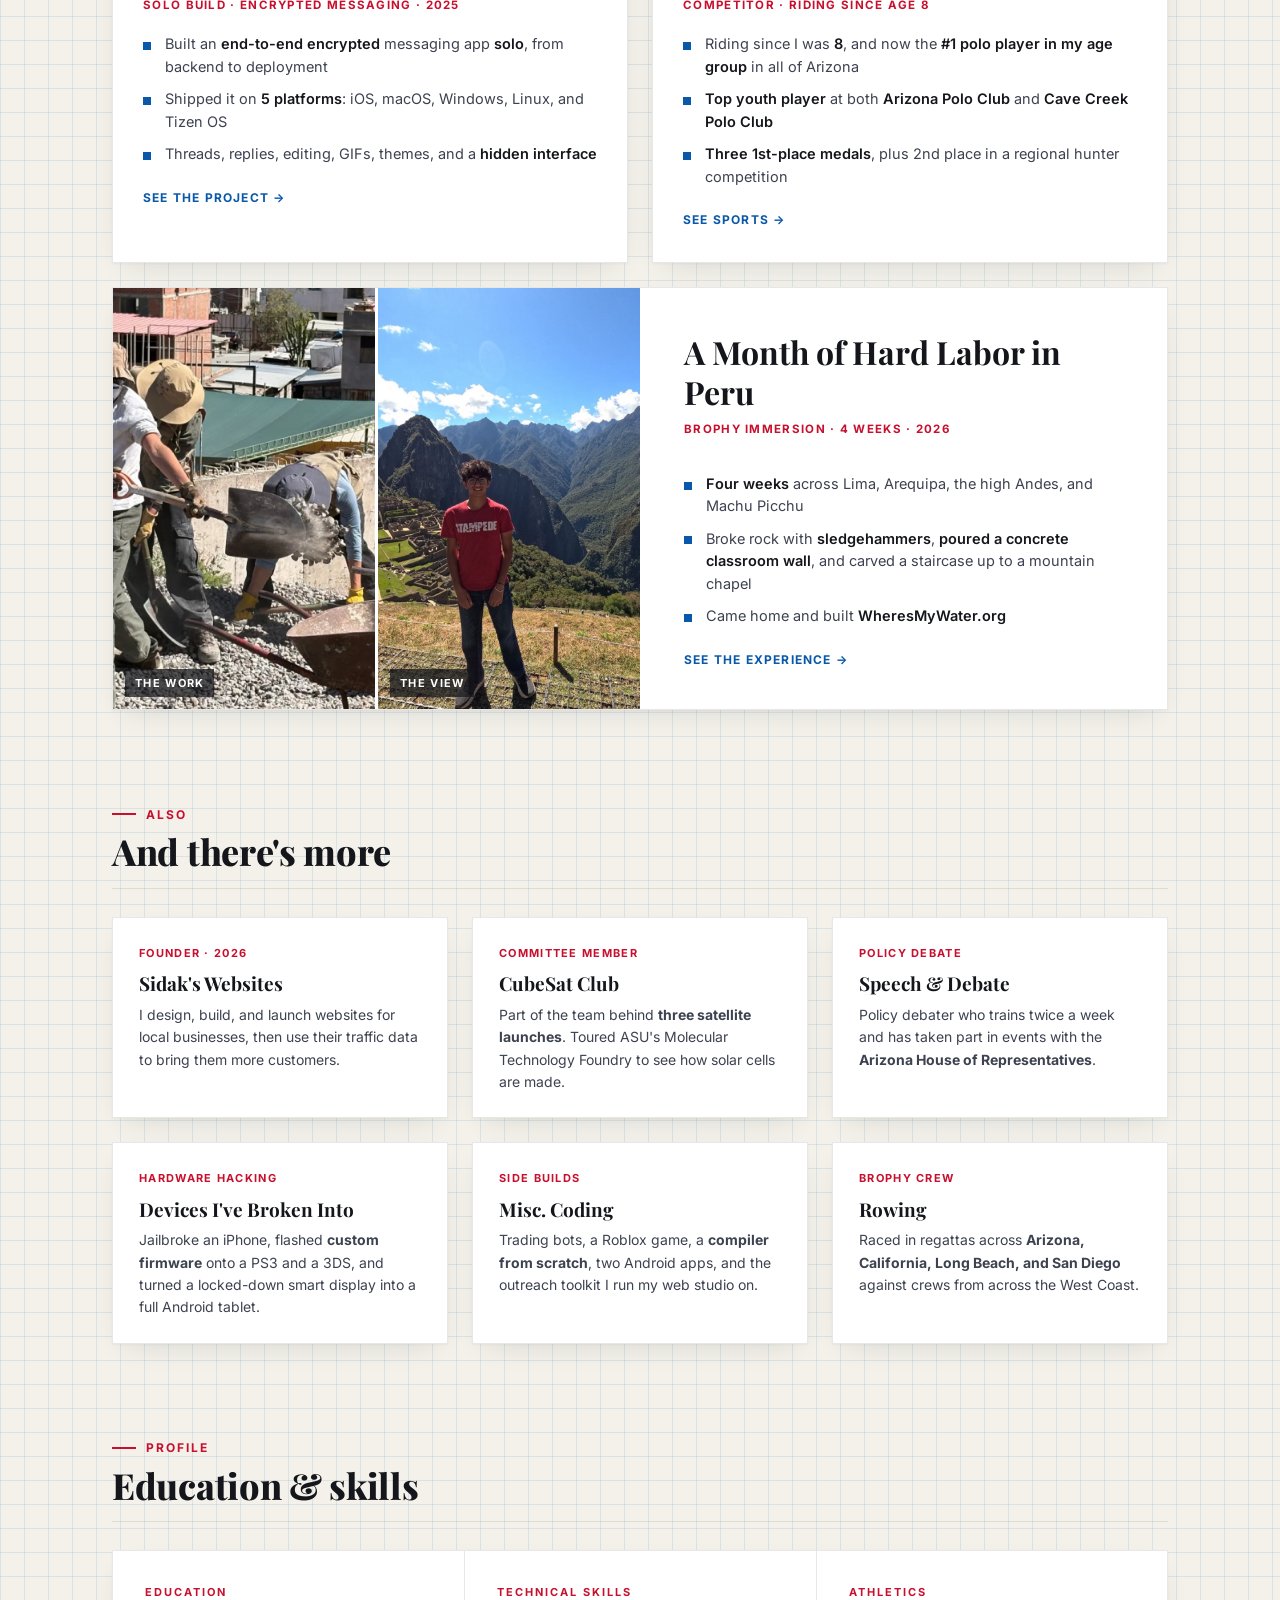
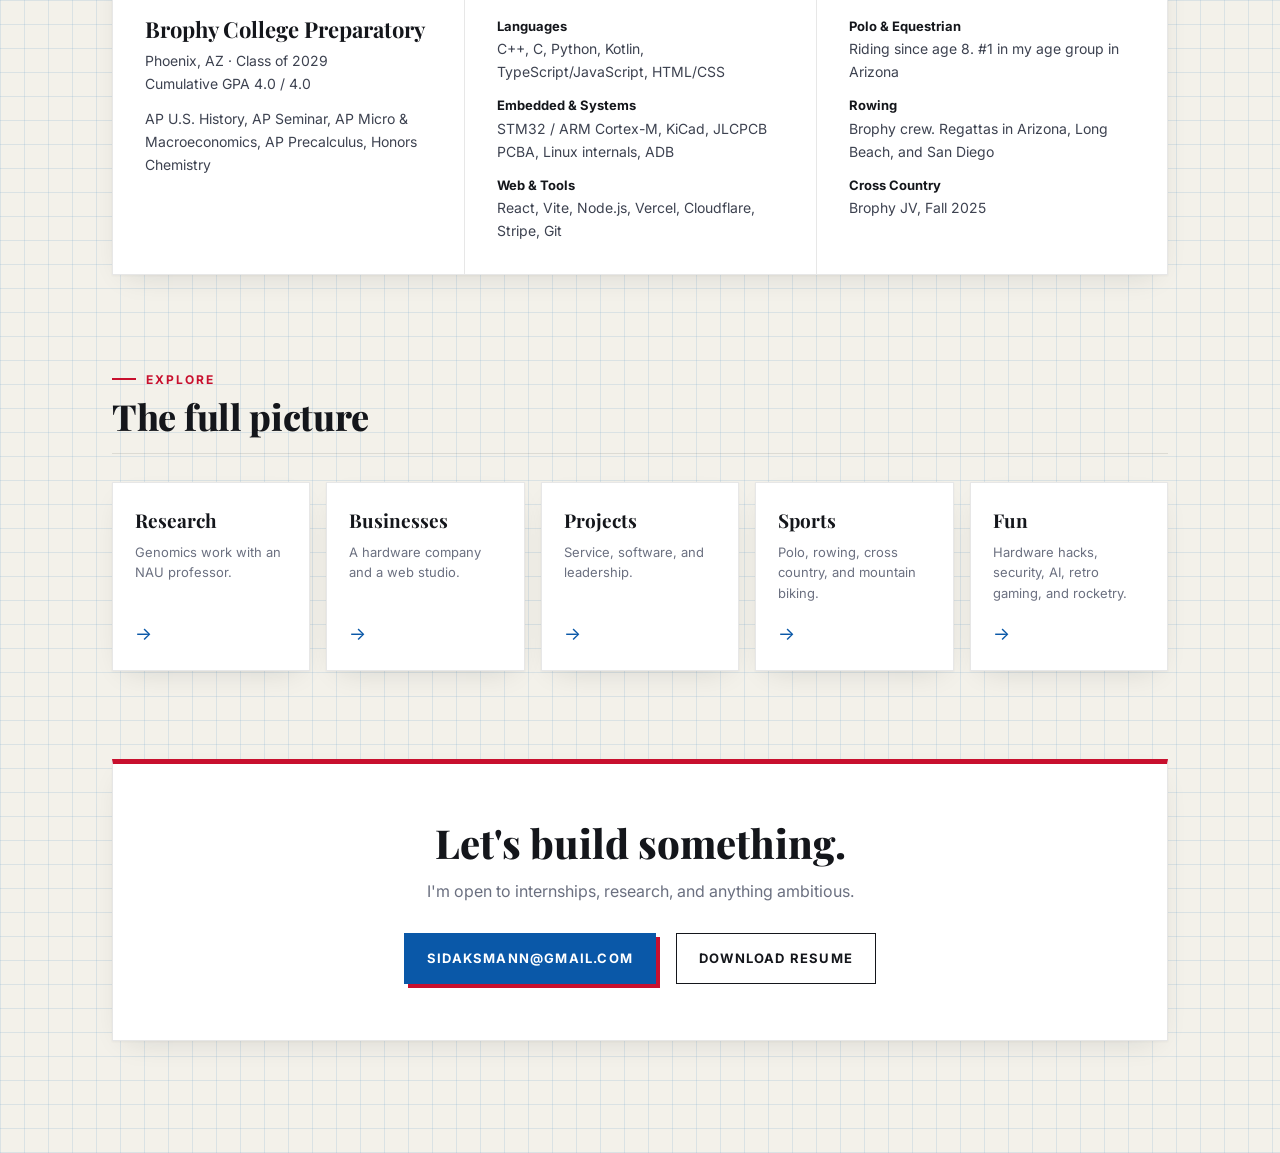
==== commit 0ae9739a: "Add Vigil, our NASA Space Apps 2026 project, with demo video Co-Authored-By: Claude Opus 5.5 <norepl" ====
--- a/index.html
+++ b/index.html
@@ -12,7 +12,7 @@
   <link rel="preconnect" href="https://fonts.googleapis.com">
   <link rel="preconnect" href="https://fonts.gstatic.com" crossorigin>
   <link href="https://fonts.googleapis.com/css2?family=Inter:wght@400;500;600;700;800&family=Playfair+Display:ital,wght@0,400;0,700;0,800;1,400&display=swap" rel="stylesheet">
-  <link rel="stylesheet" href="style.css?v=20261113d">
+  <link rel="stylesheet" href="style.css?v=20261116b">
 </head>
 <body>
   <nav>
@@ -71,8 +71,8 @@
     </section>
 
     <a class="upcoming" href="projects.html#nasa-space-apps">
-      <span class="up-tag">Up next &middot; Nov 14&ndash;15</span>
-      <span class="up-text">Leading <strong>Team Trojans</strong> at the <strong>NASA Space Apps Challenge</strong> in Phoenix, building health-monitoring software for astronauts</span>
+      <span class="up-tag">Shipped &middot; NASA Space Apps 2026</span>
+      <span class="up-text">Led <strong>Team Trojans</strong> to build <strong>Vigil</strong>, an offline health monitor for astronauts on long missions, at the <strong>NASA Space Apps Challenge</strong></span>
       <span class="up-arrow">&rarr;</span>
     </a>
 
--- a/style.css
+++ b/style.css
@@ -531,6 +531,10 @@
 .mini-stats b { display: block; font-family: var(--serif); font-size: 32px; font-weight: 800; line-height: 1; color: var(--blue); margin-bottom: 6px; }
 .mini-stats span { display: block; font-size: 12px; line-height: 1.4; color: var(--muted); }
 
+.card-feature > .card-video { width: 50%; flex-shrink: 0; display: flex; align-items: flex-start; padding: 28px; background: #0f1420; }
+.card-video .press-player { width: 100%; position: sticky; top: 92px; }
+.link-row { display: flex; flex-wrap: wrap; gap: 4px 24px; }
+
 /* ---------- Two-photo cards ---------- */
 .photo-pair { display: grid; grid-template-columns: 1fr 1fr; gap: 3px; background: var(--card); }
 .card-feature > .photo-pair { width: 50%; flex-shrink: 0; min-height: 380px; }
@@ -668,6 +672,7 @@
   .card-feature { flex-direction: column; }
   .card-feature > img { width: 100%; min-height: 0; aspect-ratio: 16 / 9; }
   .card-feature > .photo-pair { width: 100%; min-height: 0; }
+  .card-feature > .card-video { width: 100%; padding: 0; }
   .photo-pair figure { aspect-ratio: 3 / 4; }
   .peru-detail { grid-template-columns: 1fr; gap: 32px; }
   .mini-stats { grid-template-columns: 1fr 1fr; }
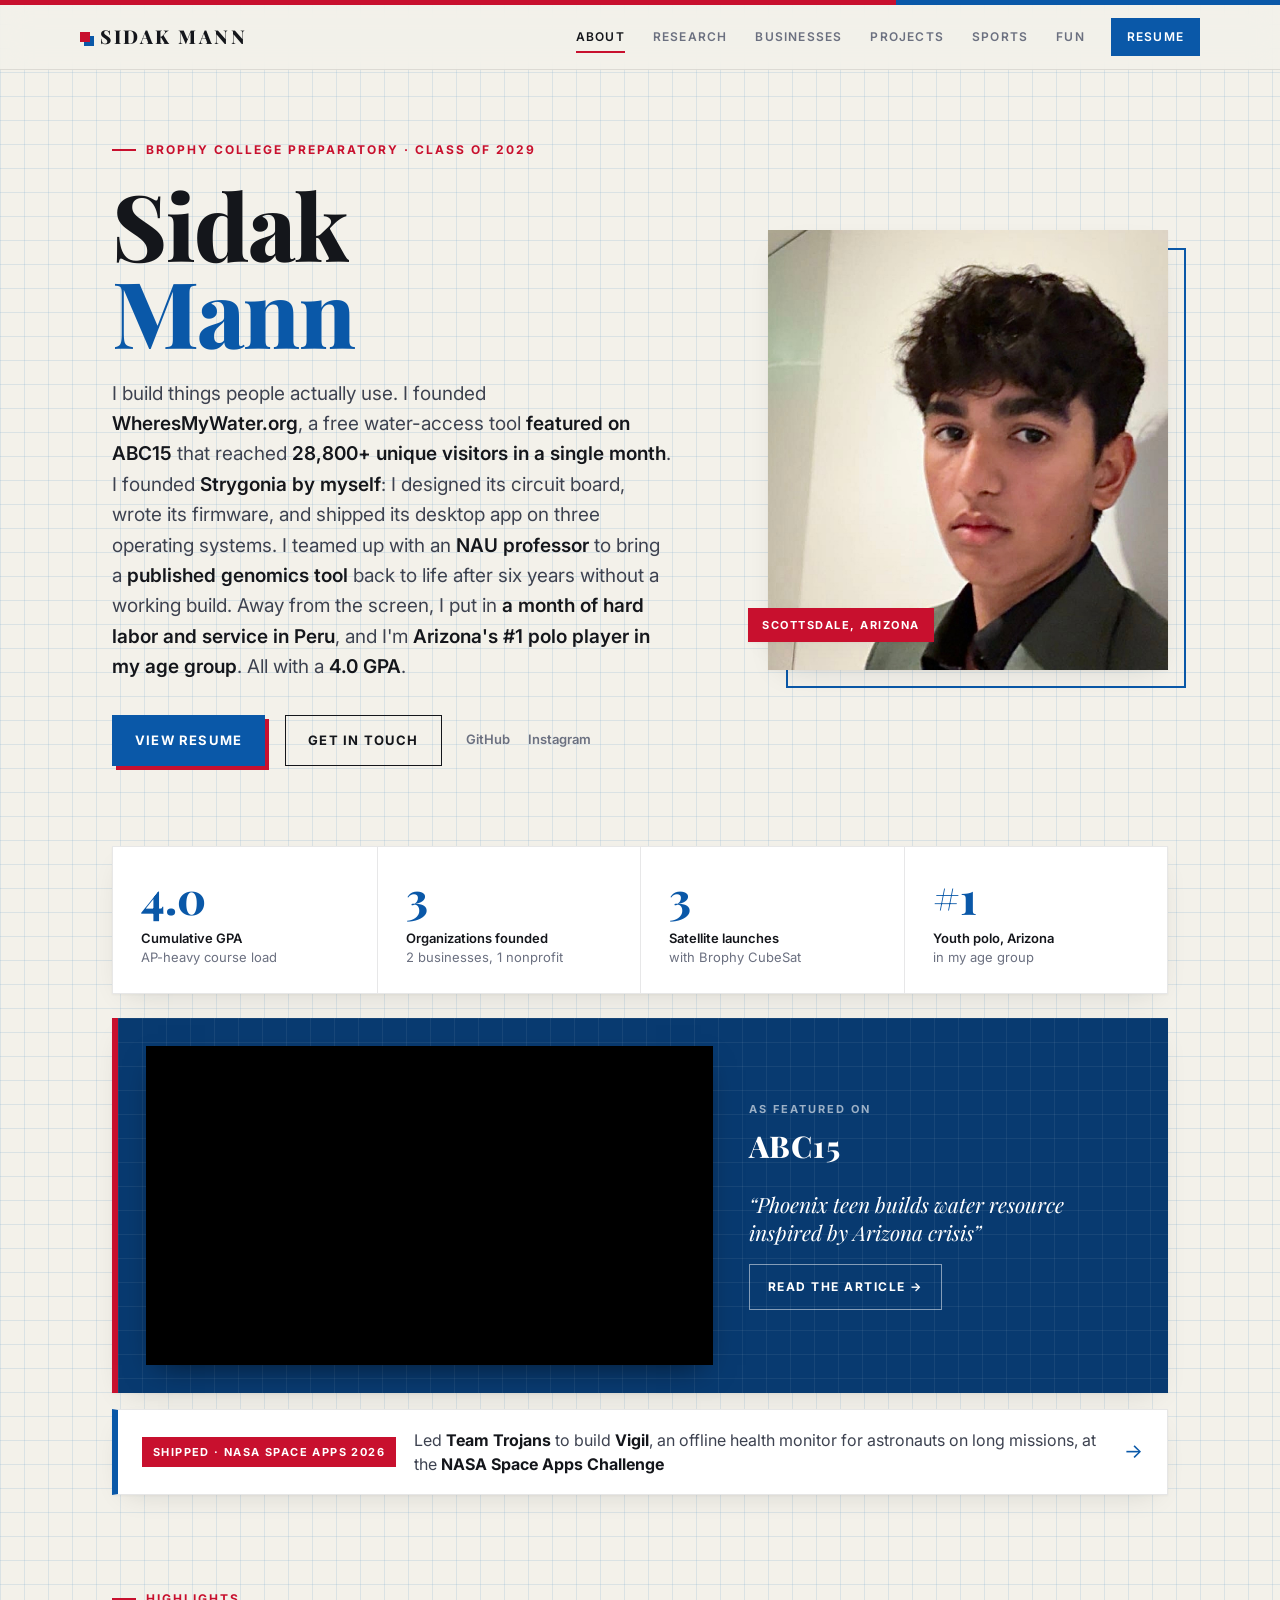
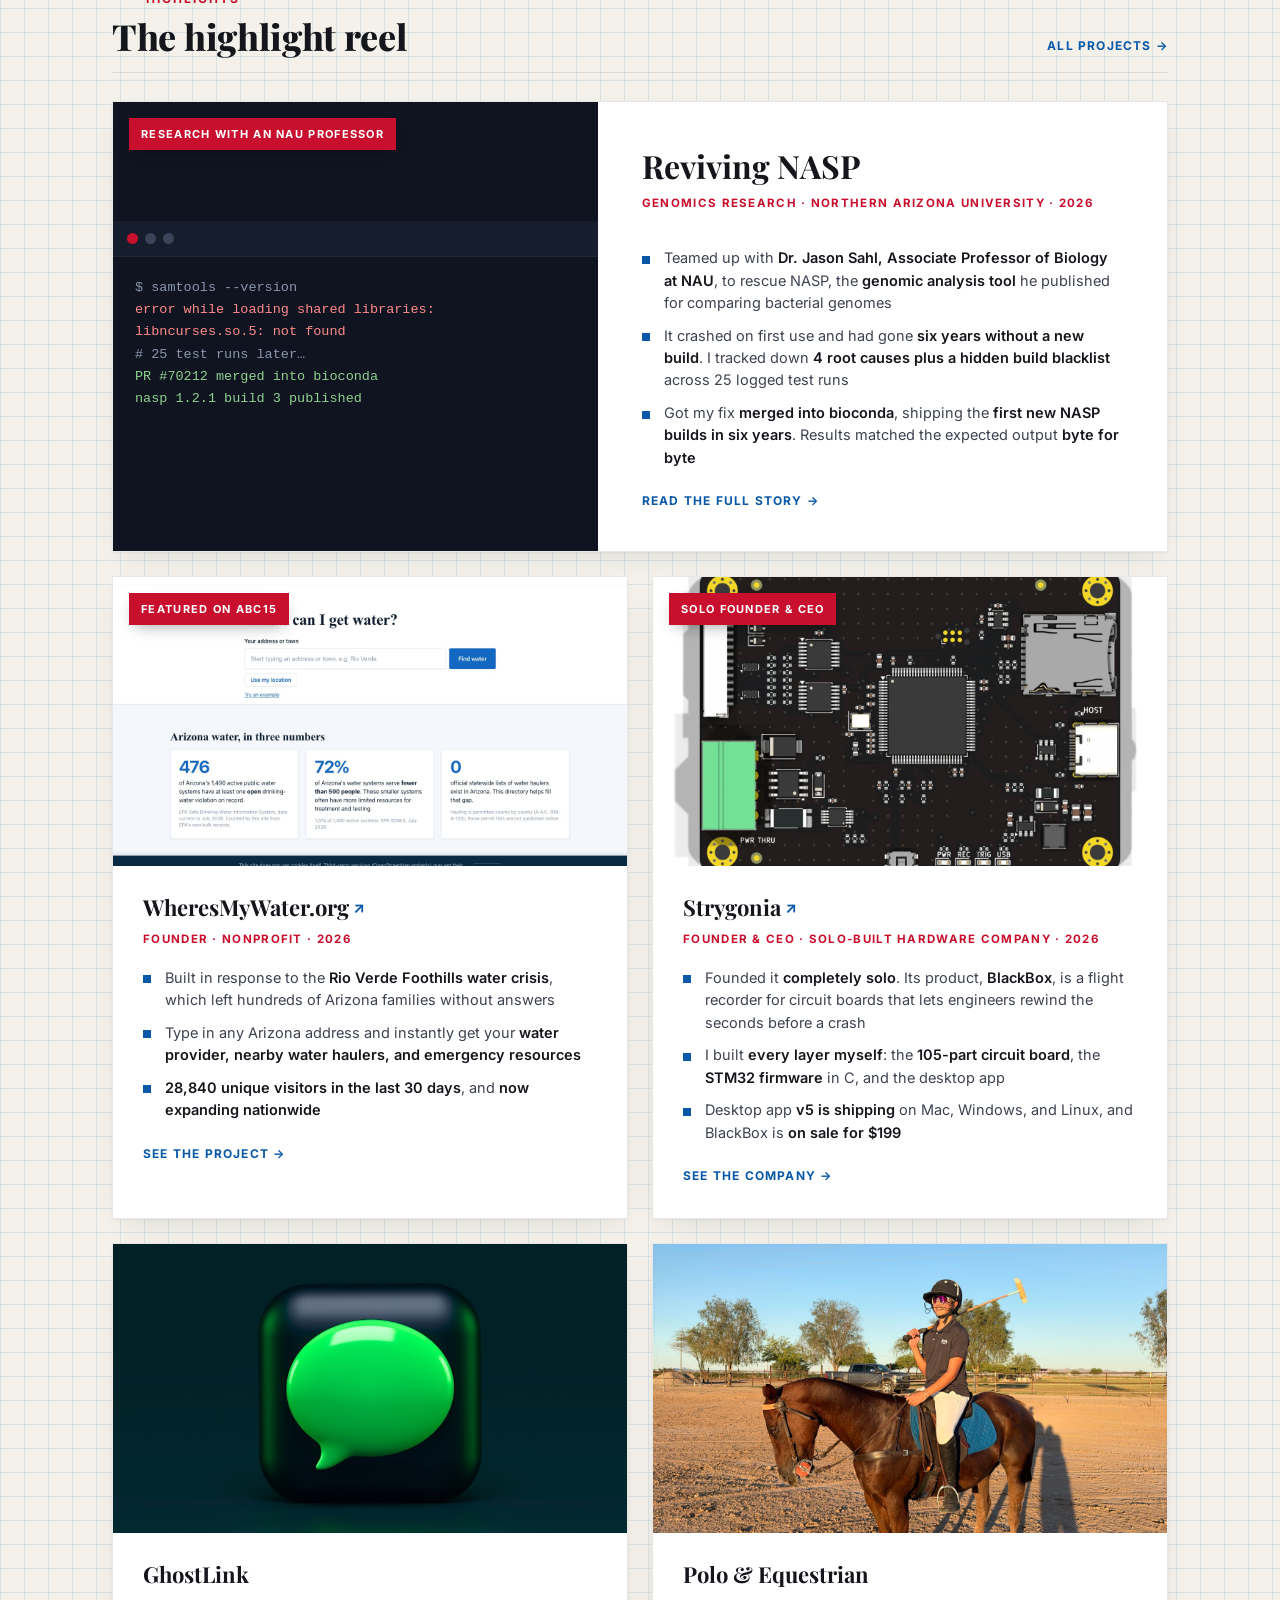
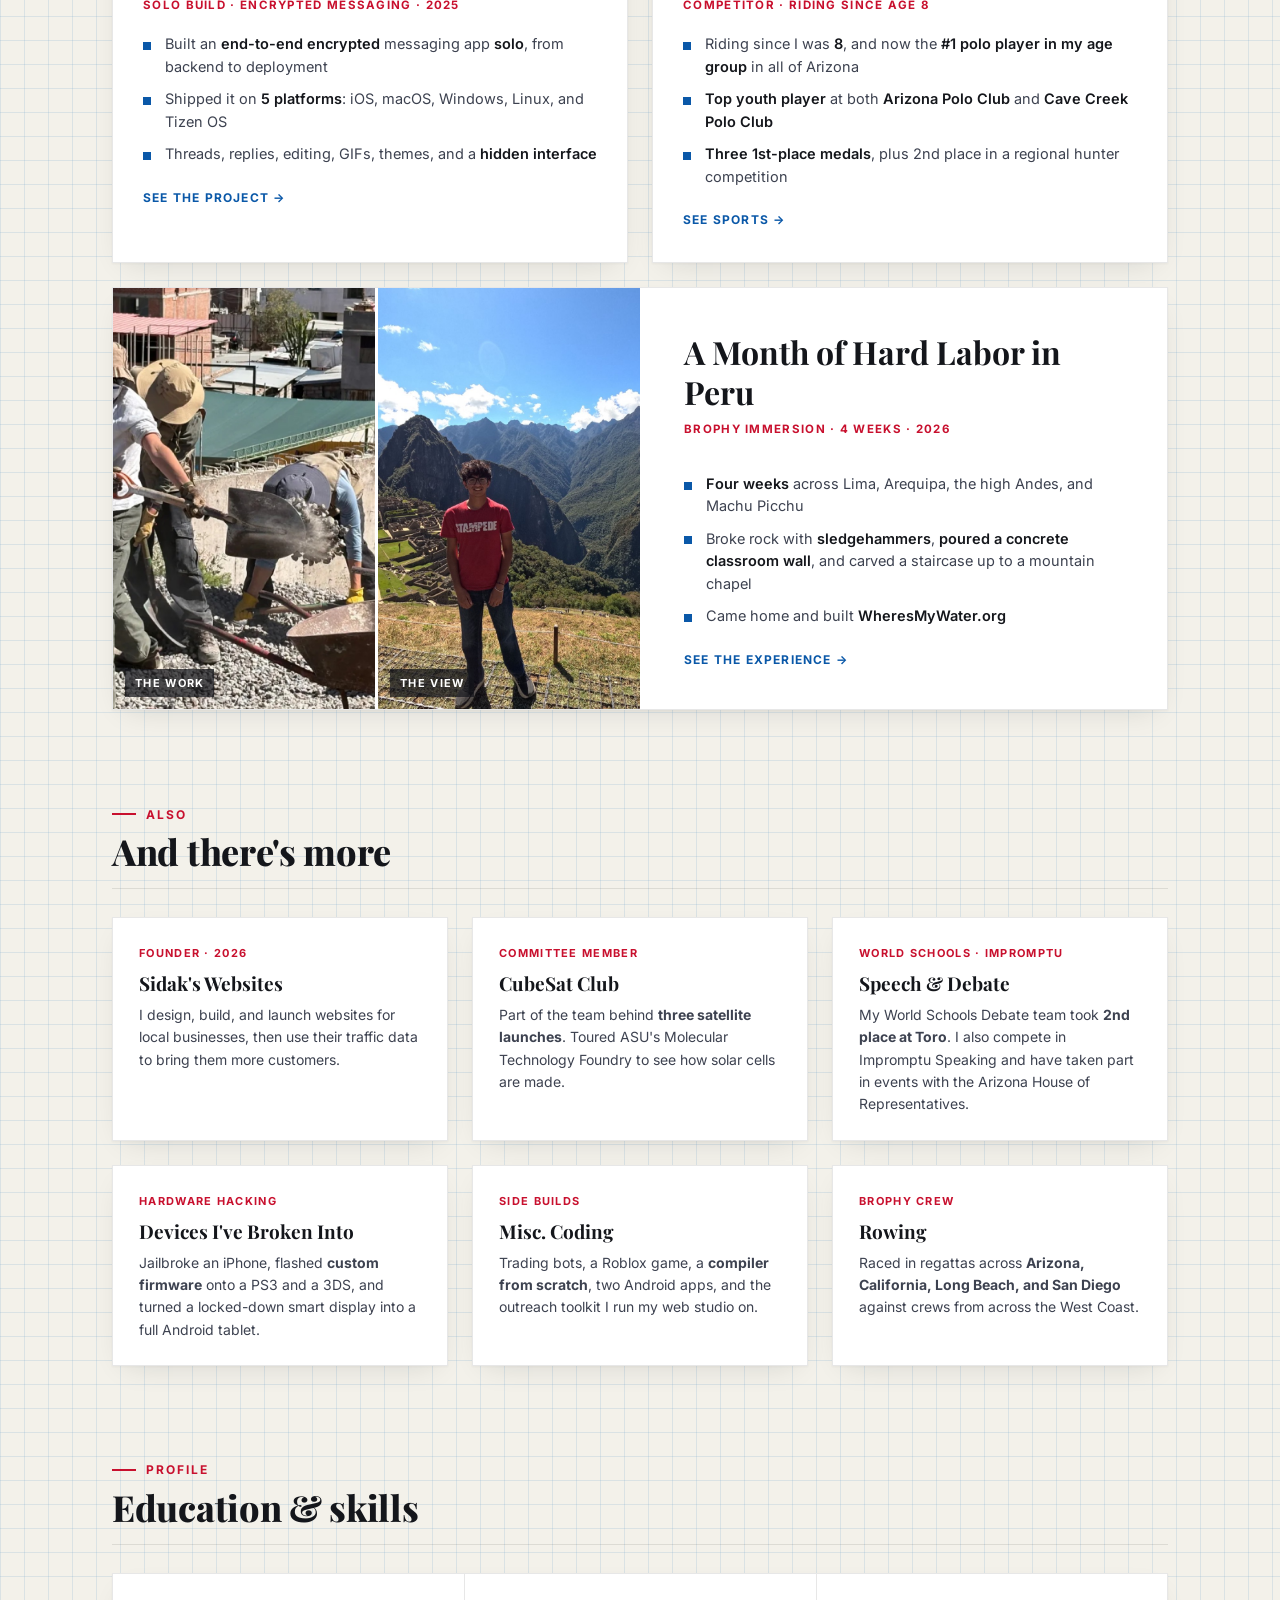
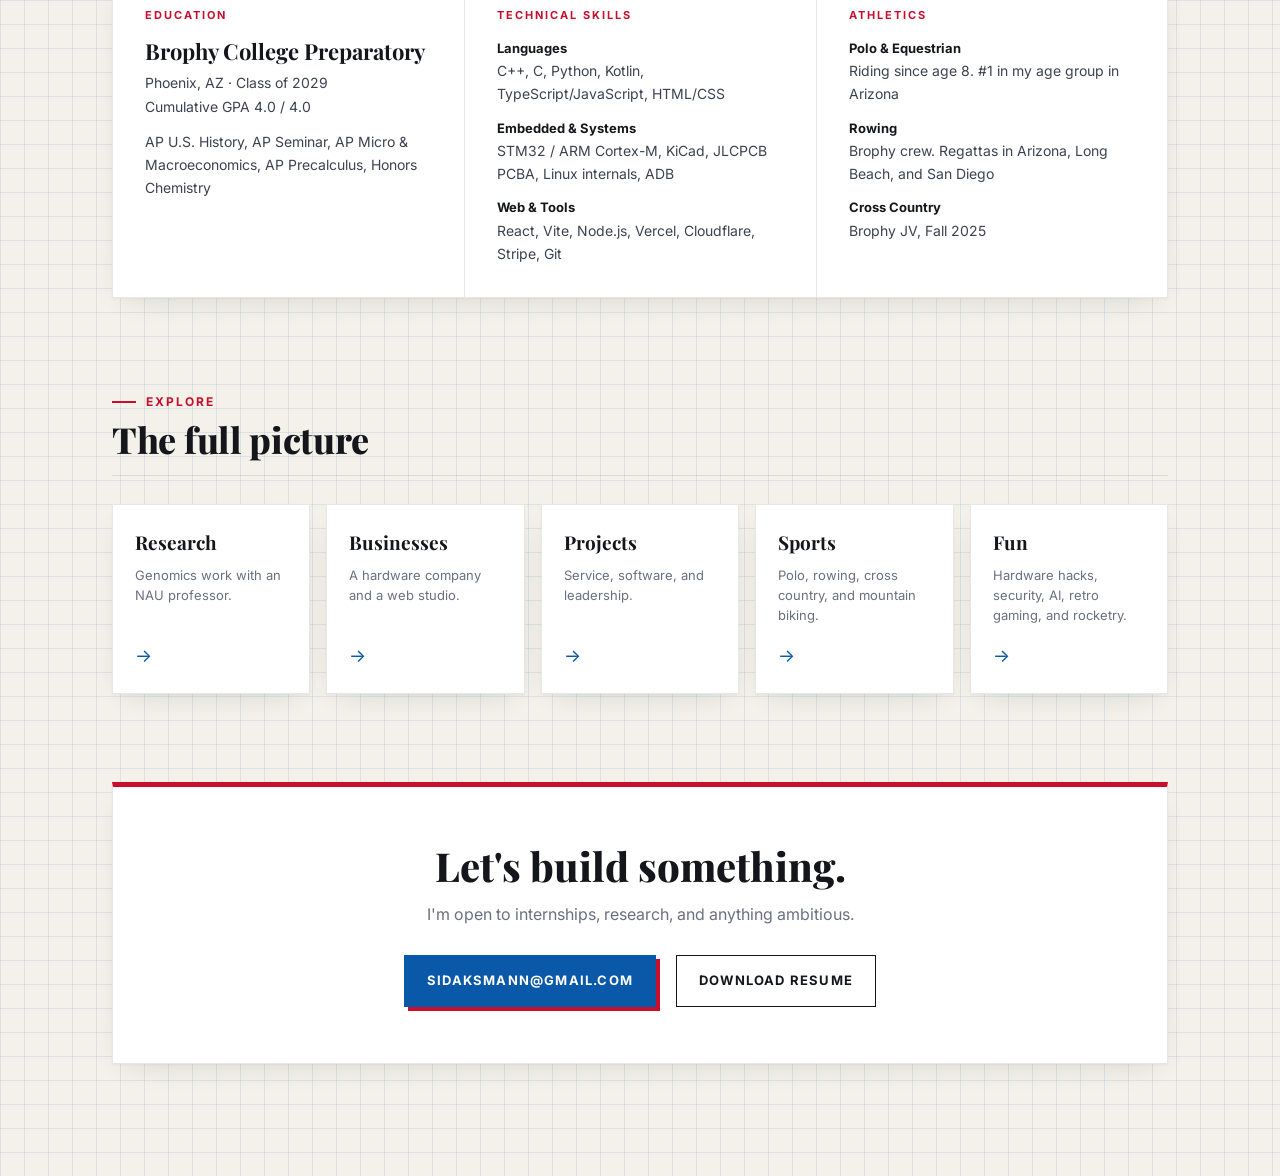
==== commit 518d7ba3: "Expand thin cards, add World Schools Debate and Toro result, organize Sports into sections Co-Author" ====
--- a/index.html
+++ b/index.html
@@ -205,9 +205,9 @@
           <p>Part of the team behind <strong>three satellite launches</strong>. Toured ASU's Molecular Technology Foundry to see how solar cells are made.</p>
         </a>
         <a class="card mini" href="projects.html#debate">
-          <div class="kicker">Policy Debate</div>
+          <div class="kicker">World Schools &middot; Impromptu</div>
           <h3>Speech &amp; Debate</h3>
-          <p>Policy debater who trains twice a week and has taken part in events with the <strong>Arizona House of Representatives</strong>.</p>
+          <p>My World Schools Debate team took <strong>2nd place at Toro</strong>. I also compete in Impromptu Speaking and have taken part in events with the Arizona House of Representatives.</p>
         </a>
         <a class="card mini" href="hobby-projects.html#hacks">
           <div class="kicker">Hardware Hacking</div>
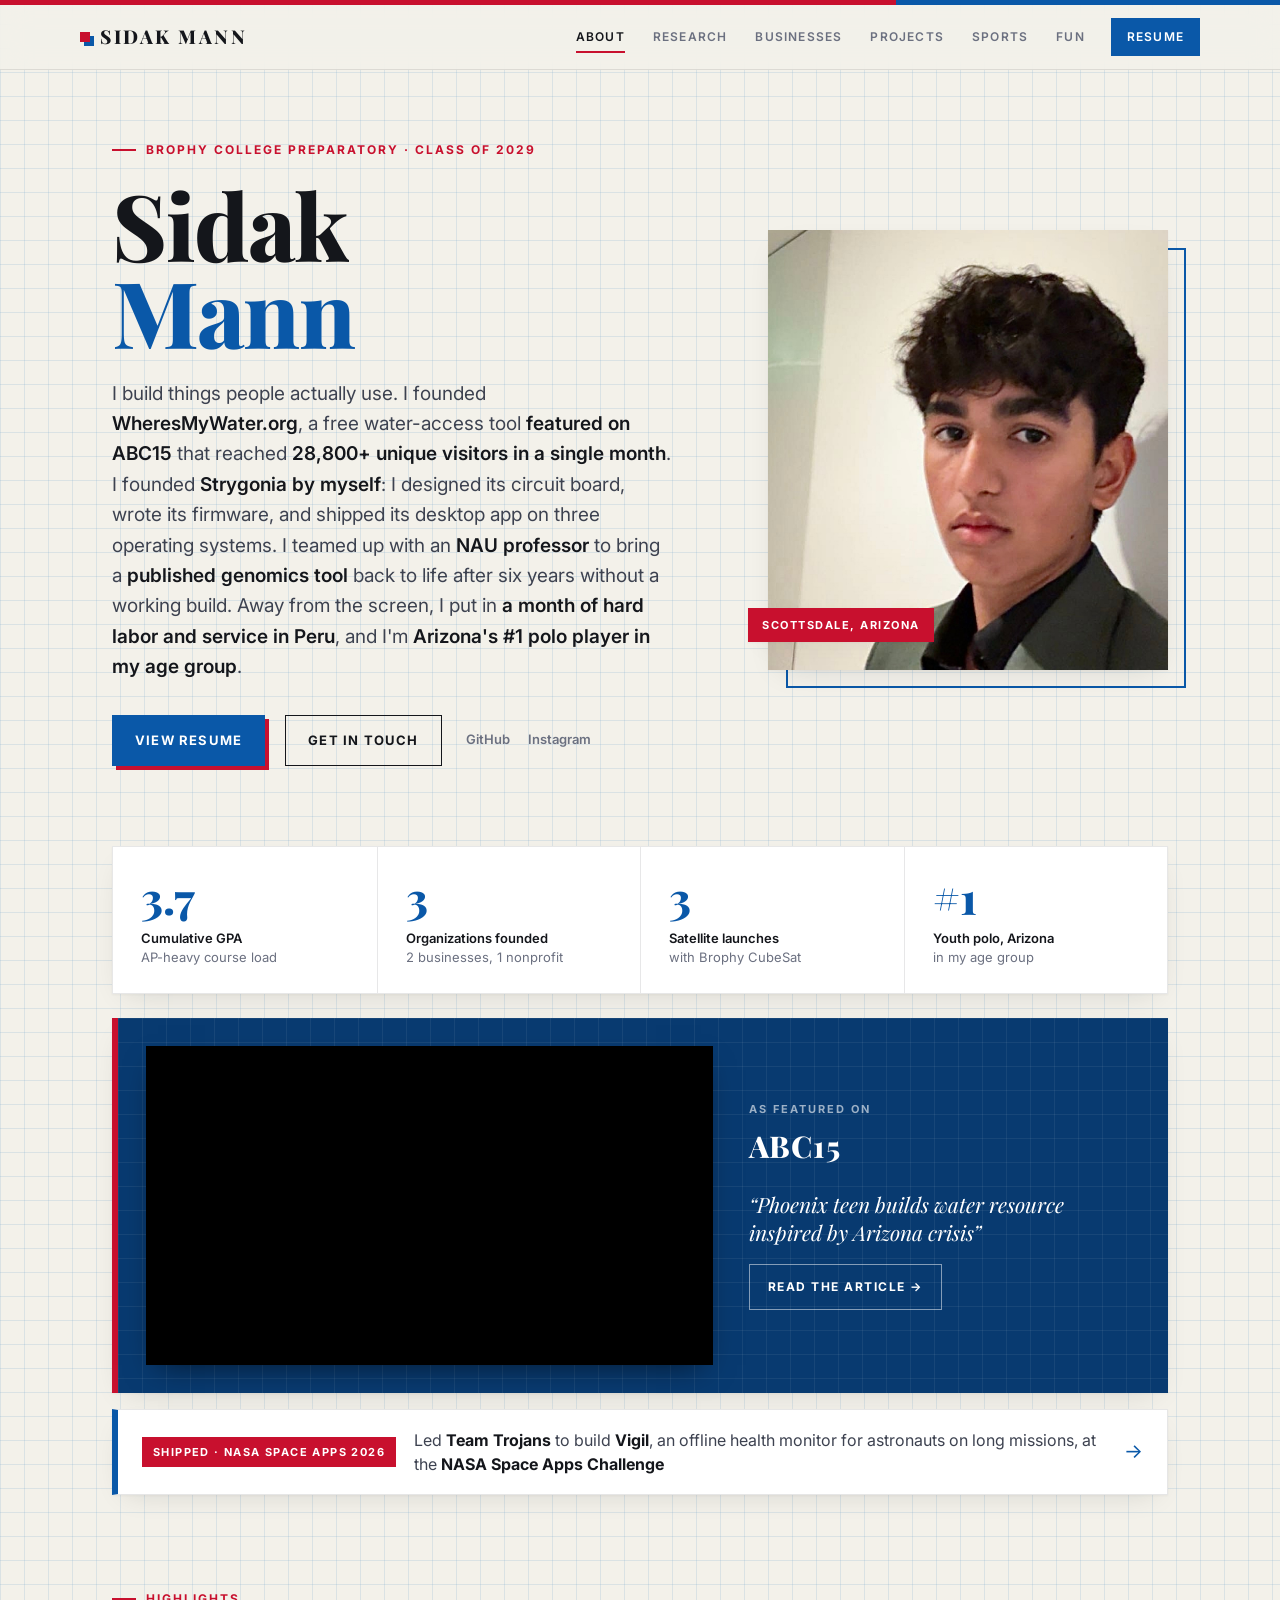
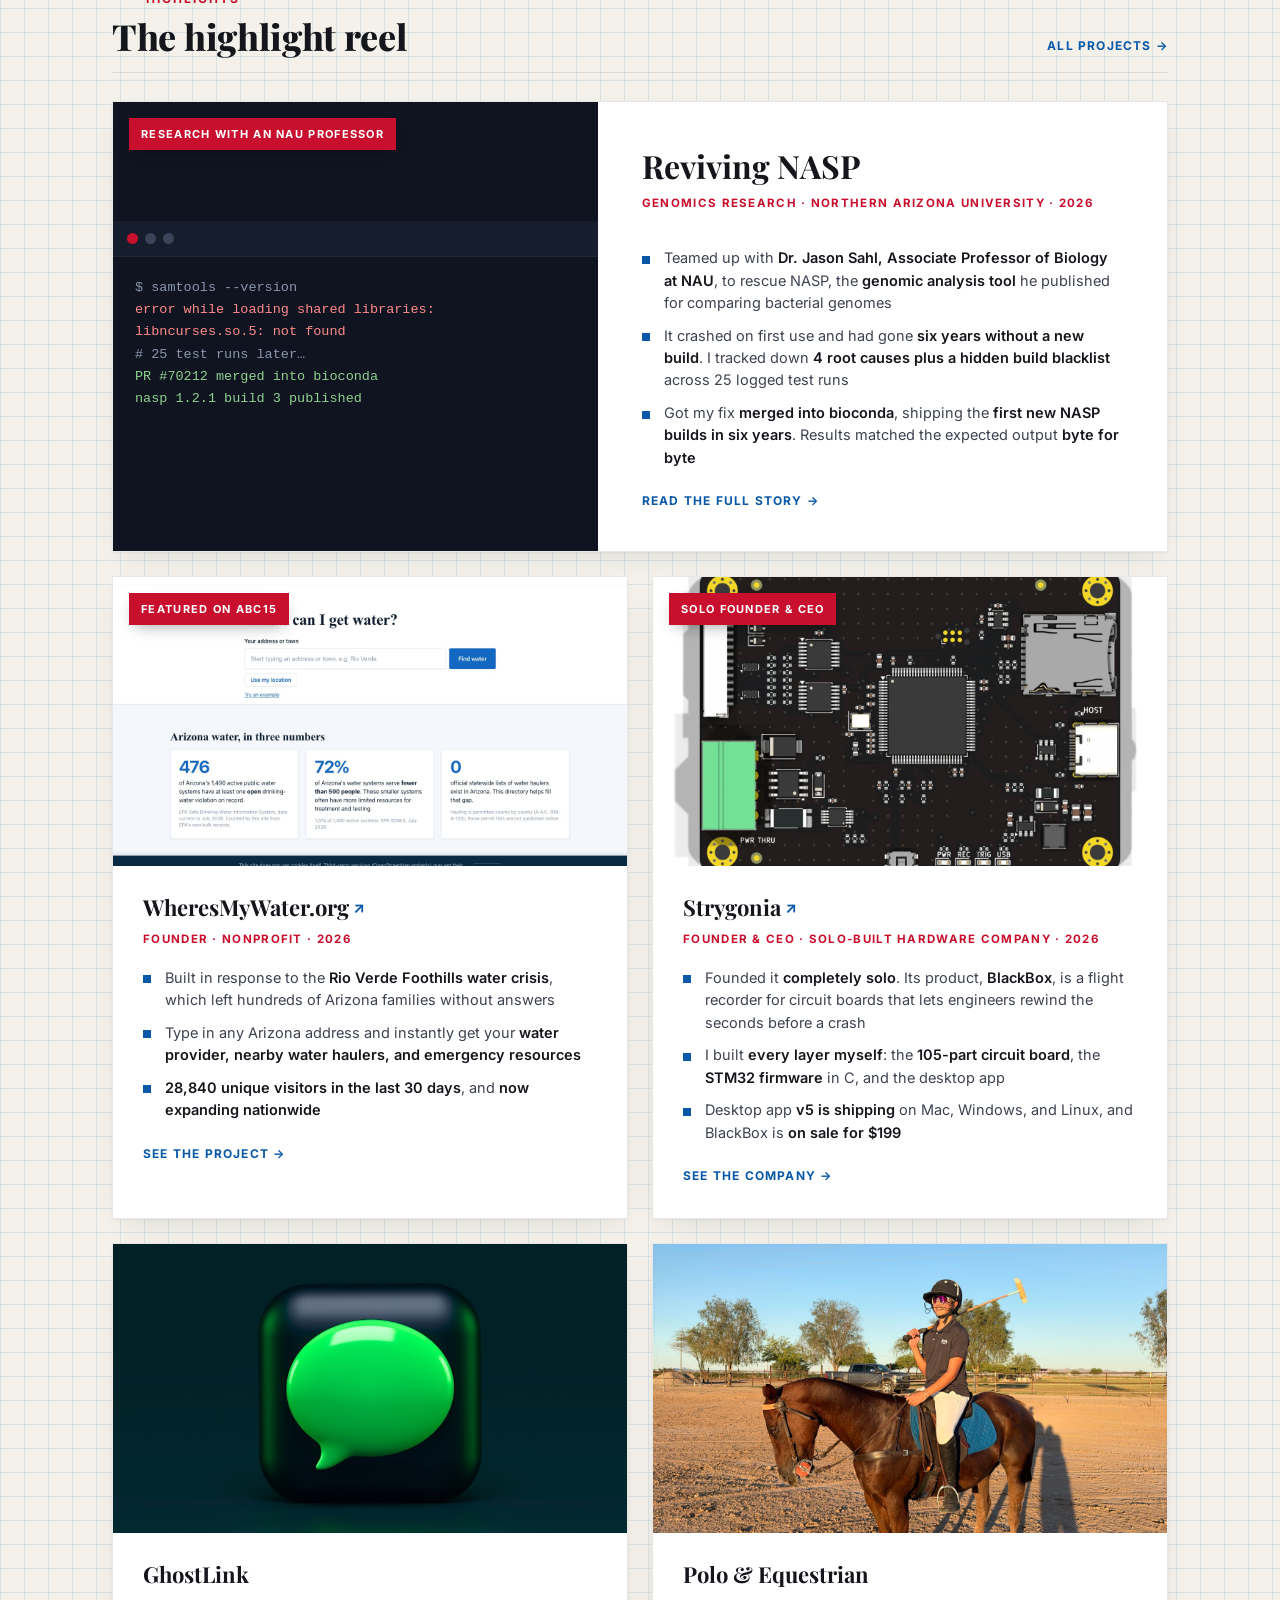
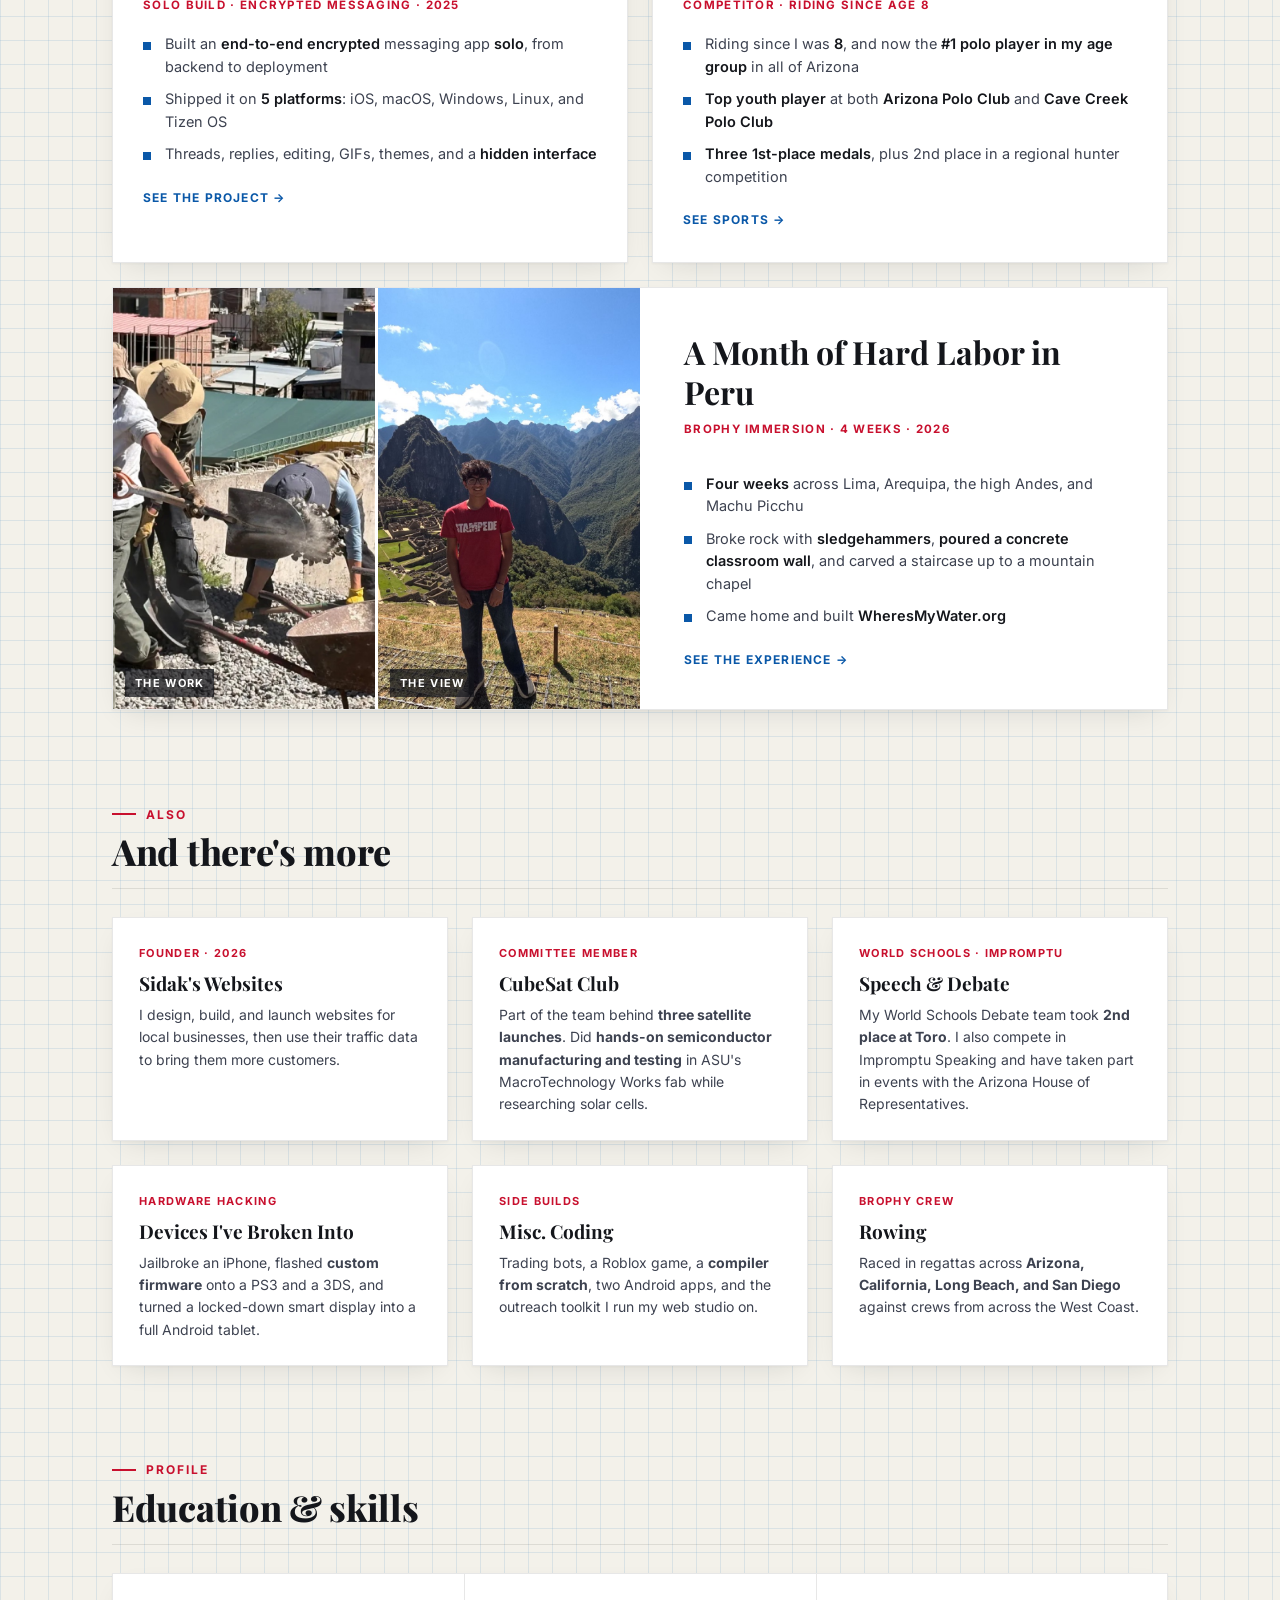
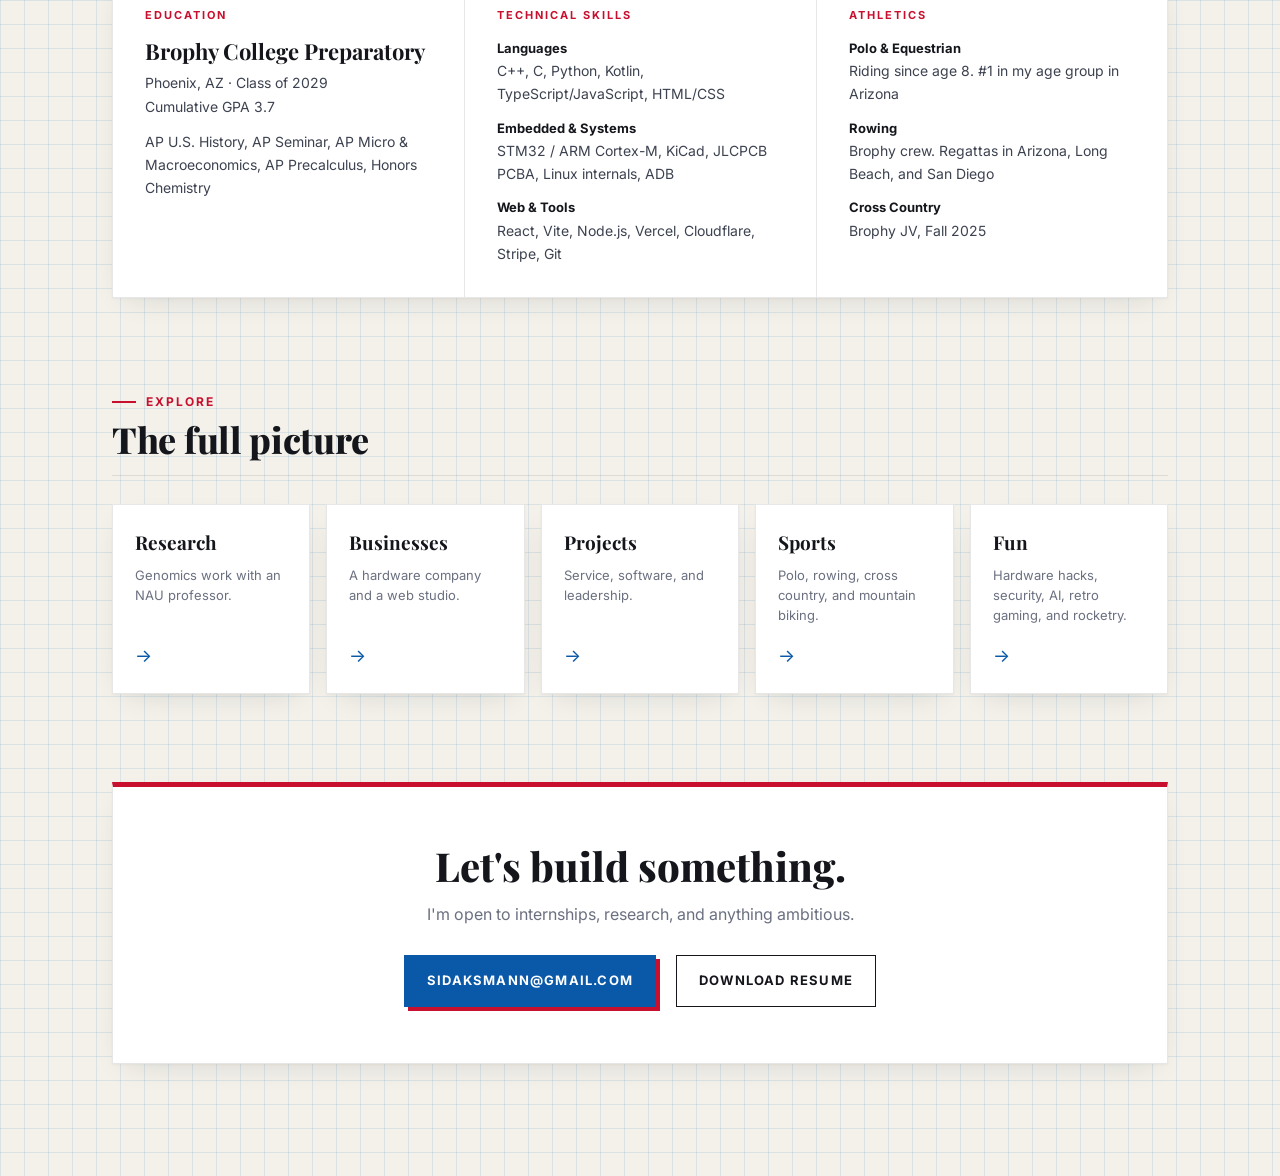
==== commit 07fcb217: "Update GPA to 3.7 and detail ASU MacroTechnology Works semiconductor fab work Co-Authored-By: Claude" ====
--- a/index.html
+++ b/index.html
@@ -36,7 +36,7 @@
       <div>
         <div class="eyebrow">Brophy College Preparatory &middot; Class of 2029</div>
         <h1>Sidak<br><span>Mann</span></h1>
-        <p class="lede">I build things people actually use. I founded <strong>WheresMyWater.org</strong>, a free water-access tool <strong>featured on ABC15</strong> that reached <strong>28,800+ unique visitors in a single month</strong>. I founded <strong>Strygonia</strong> <strong>by myself</strong>: I designed its circuit board, wrote its firmware, and shipped its desktop app on three operating systems. I teamed up with an <strong>NAU professor</strong> to bring a <strong>published genomics tool</strong> back to life after six years without a working build. Away from the screen, I put in <strong>a month of hard labor and service in Peru</strong>, and I'm <strong>Arizona's #1 polo player in my age group</strong>. All with a <strong>4.0 GPA</strong>.</p>
+        <p class="lede">I build things people actually use. I founded <strong>WheresMyWater.org</strong>, a free water-access tool <strong>featured on ABC15</strong> that reached <strong>28,800+ unique visitors in a single month</strong>. I founded <strong>Strygonia</strong> <strong>by myself</strong>: I designed its circuit board, wrote its firmware, and shipped its desktop app on three operating systems. I teamed up with an <strong>NAU professor</strong> to bring a <strong>published genomics tool</strong> back to life after six years without a working build. Away from the screen, I put in <strong>a month of hard labor and service in Peru</strong>, and I'm <strong>Arizona's #1 polo player in my age group</strong>.</p>
         <div class="hero-actions">
           <a class="btn btn-primary" href="Sidak_Mann_Resume.pdf" target="_blank" rel="noopener">View Resume</a>
           <a class="btn" href="mailto:sidaksmann@gmail.com">Get in Touch</a>
@@ -53,7 +53,7 @@
     </section>
 
     <section class="stats" aria-label="At a glance">
-      <div class="stat"><span class="num">4.0</span><span class="lbl"><strong>Cumulative GPA</strong>AP-heavy course load</span></div>
+      <div class="stat"><span class="num">3.7</span><span class="lbl"><strong>Cumulative GPA</strong>AP-heavy course load</span></div>
       <div class="stat"><span class="num">3</span><span class="lbl"><strong>Organizations founded</strong>2 businesses, 1 nonprofit</span></div>
       <div class="stat"><span class="num">3</span><span class="lbl"><strong>Satellite launches</strong>with Brophy CubeSat</span></div>
       <div class="stat"><span class="num">#1</span><span class="lbl"><strong>Youth polo, Arizona</strong>in my age group</span></div>
@@ -202,7 +202,7 @@
         <a class="card mini" href="projects.html#cubesat">
           <div class="kicker">Committee Member</div>
           <h3>CubeSat Club</h3>
-          <p>Part of the team behind <strong>three satellite launches</strong>. Toured ASU's Molecular Technology Foundry to see how solar cells are made.</p>
+          <p>Part of the team behind <strong>three satellite launches</strong>. Did <strong>hands-on semiconductor manufacturing and testing</strong> in ASU's MacroTechnology Works fab while researching solar cells.</p>
         </a>
         <a class="card mini" href="projects.html#debate">
           <div class="kicker">World Schools &middot; Impromptu</div>
@@ -238,7 +238,7 @@
         <div>
           <div class="label">Education</div>
           <h3>Brophy College Preparatory</h3>
-          <p>Phoenix, AZ &middot; Class of 2029<br>Cumulative GPA 4.0 / 4.0</p>
+          <p>Phoenix, AZ &middot; Class of 2029<br>Cumulative GPA 3.7</p>
           <p style="margin-top:12px">AP U.S. History, AP Seminar, AP Micro &amp; Macroeconomics, AP Precalculus, Honors Chemistry</p>
         </div>
         <div>
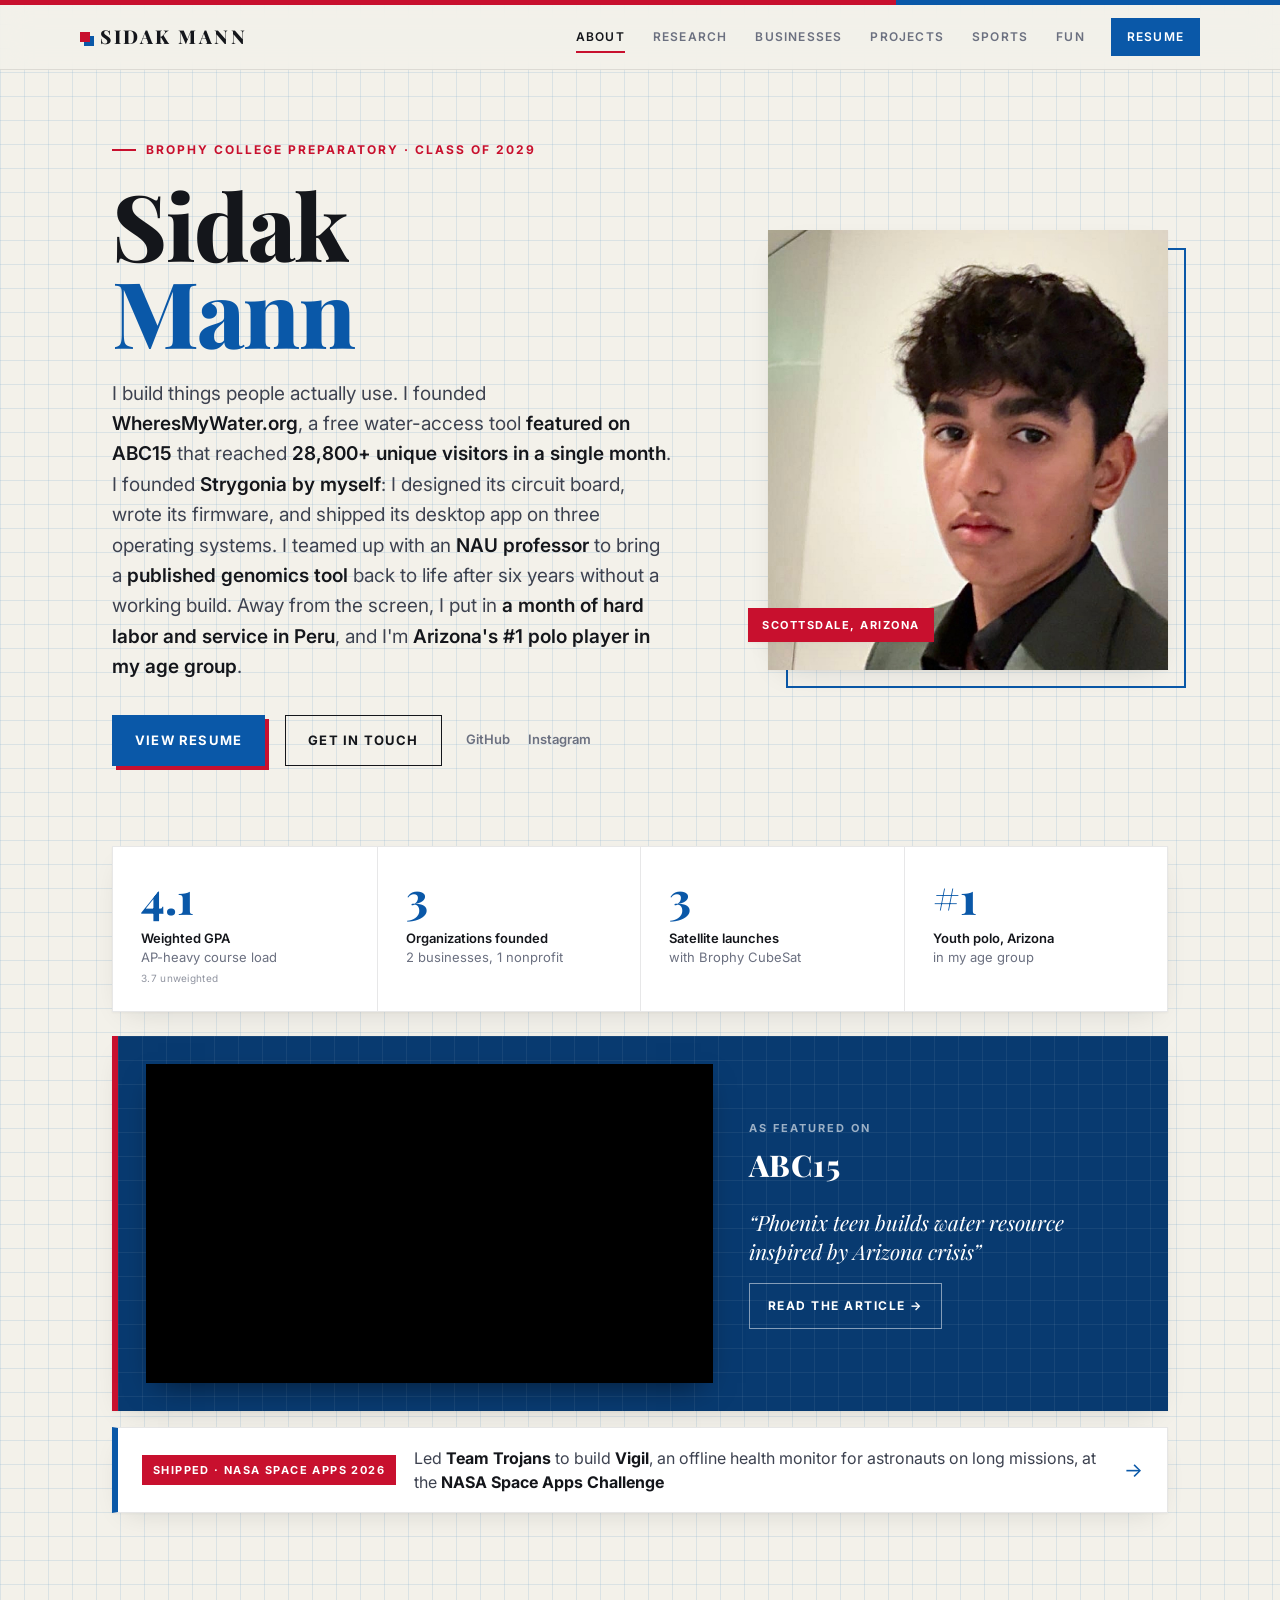
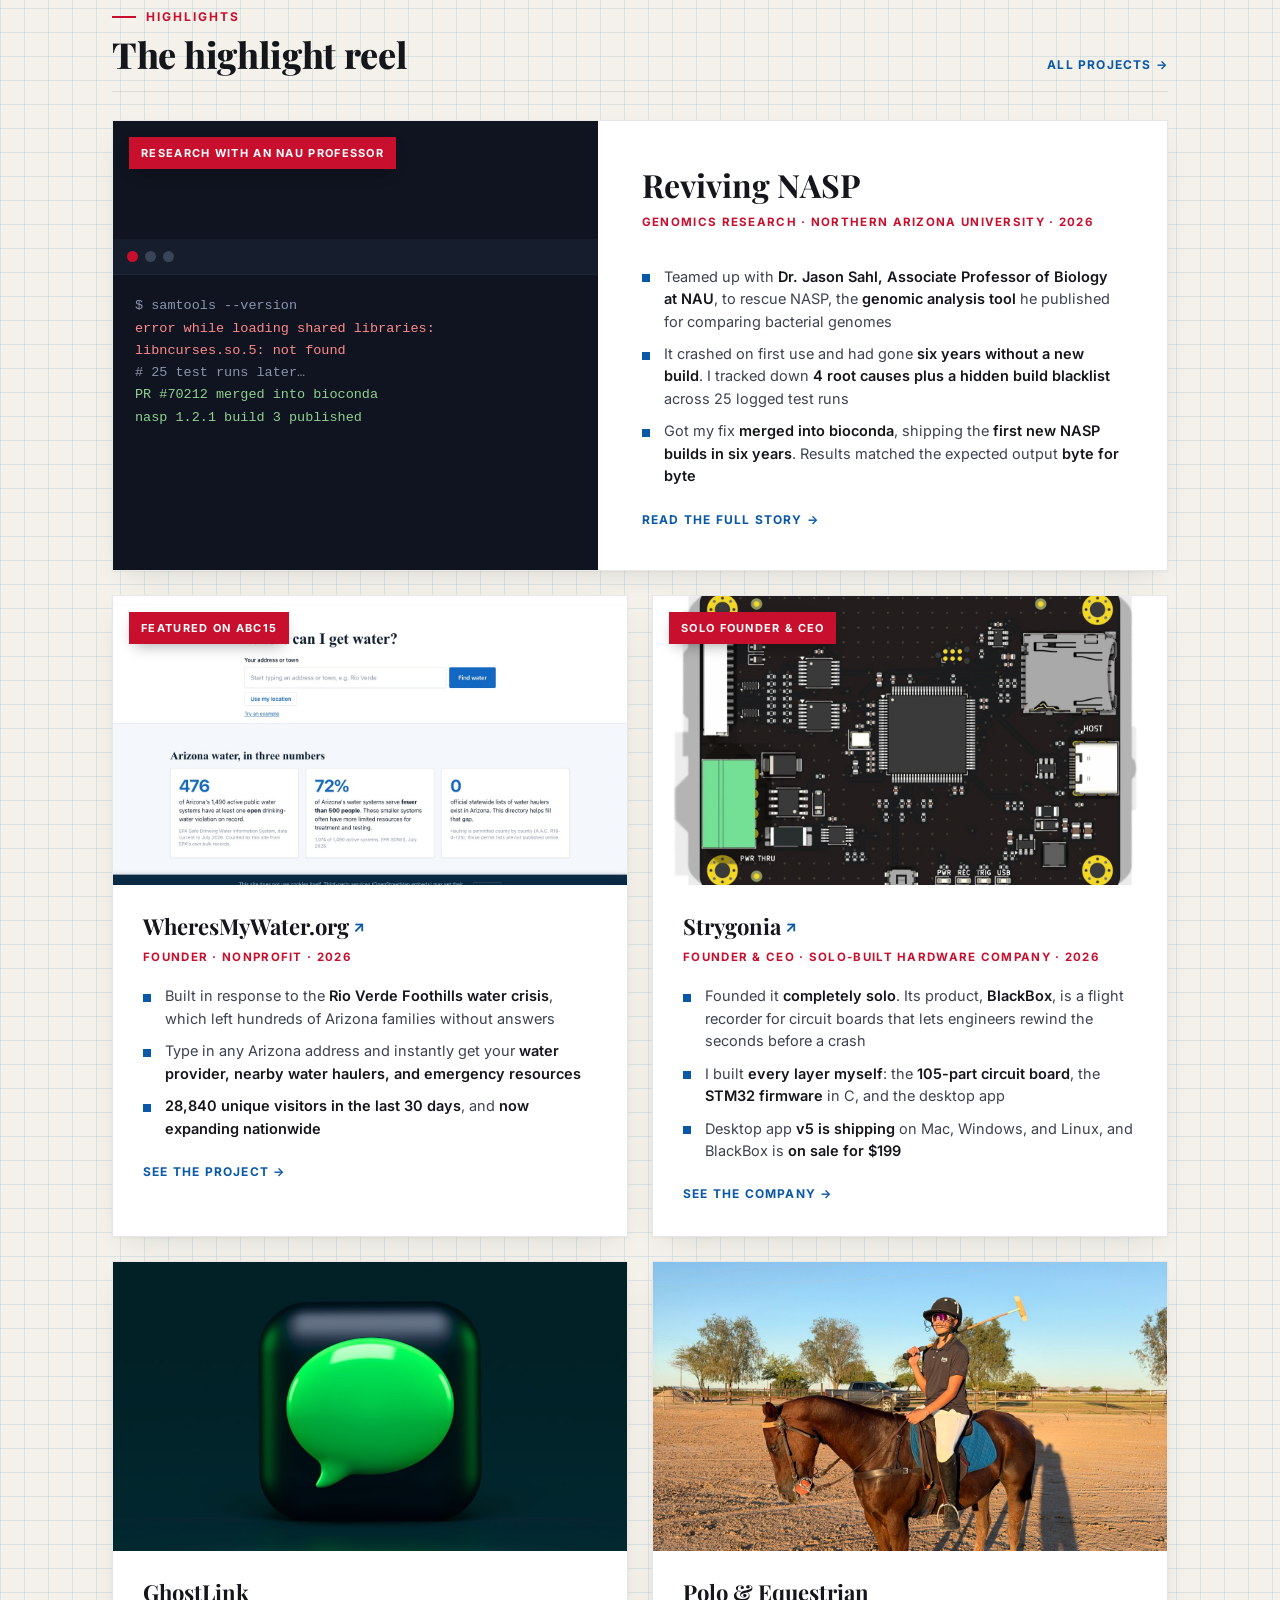
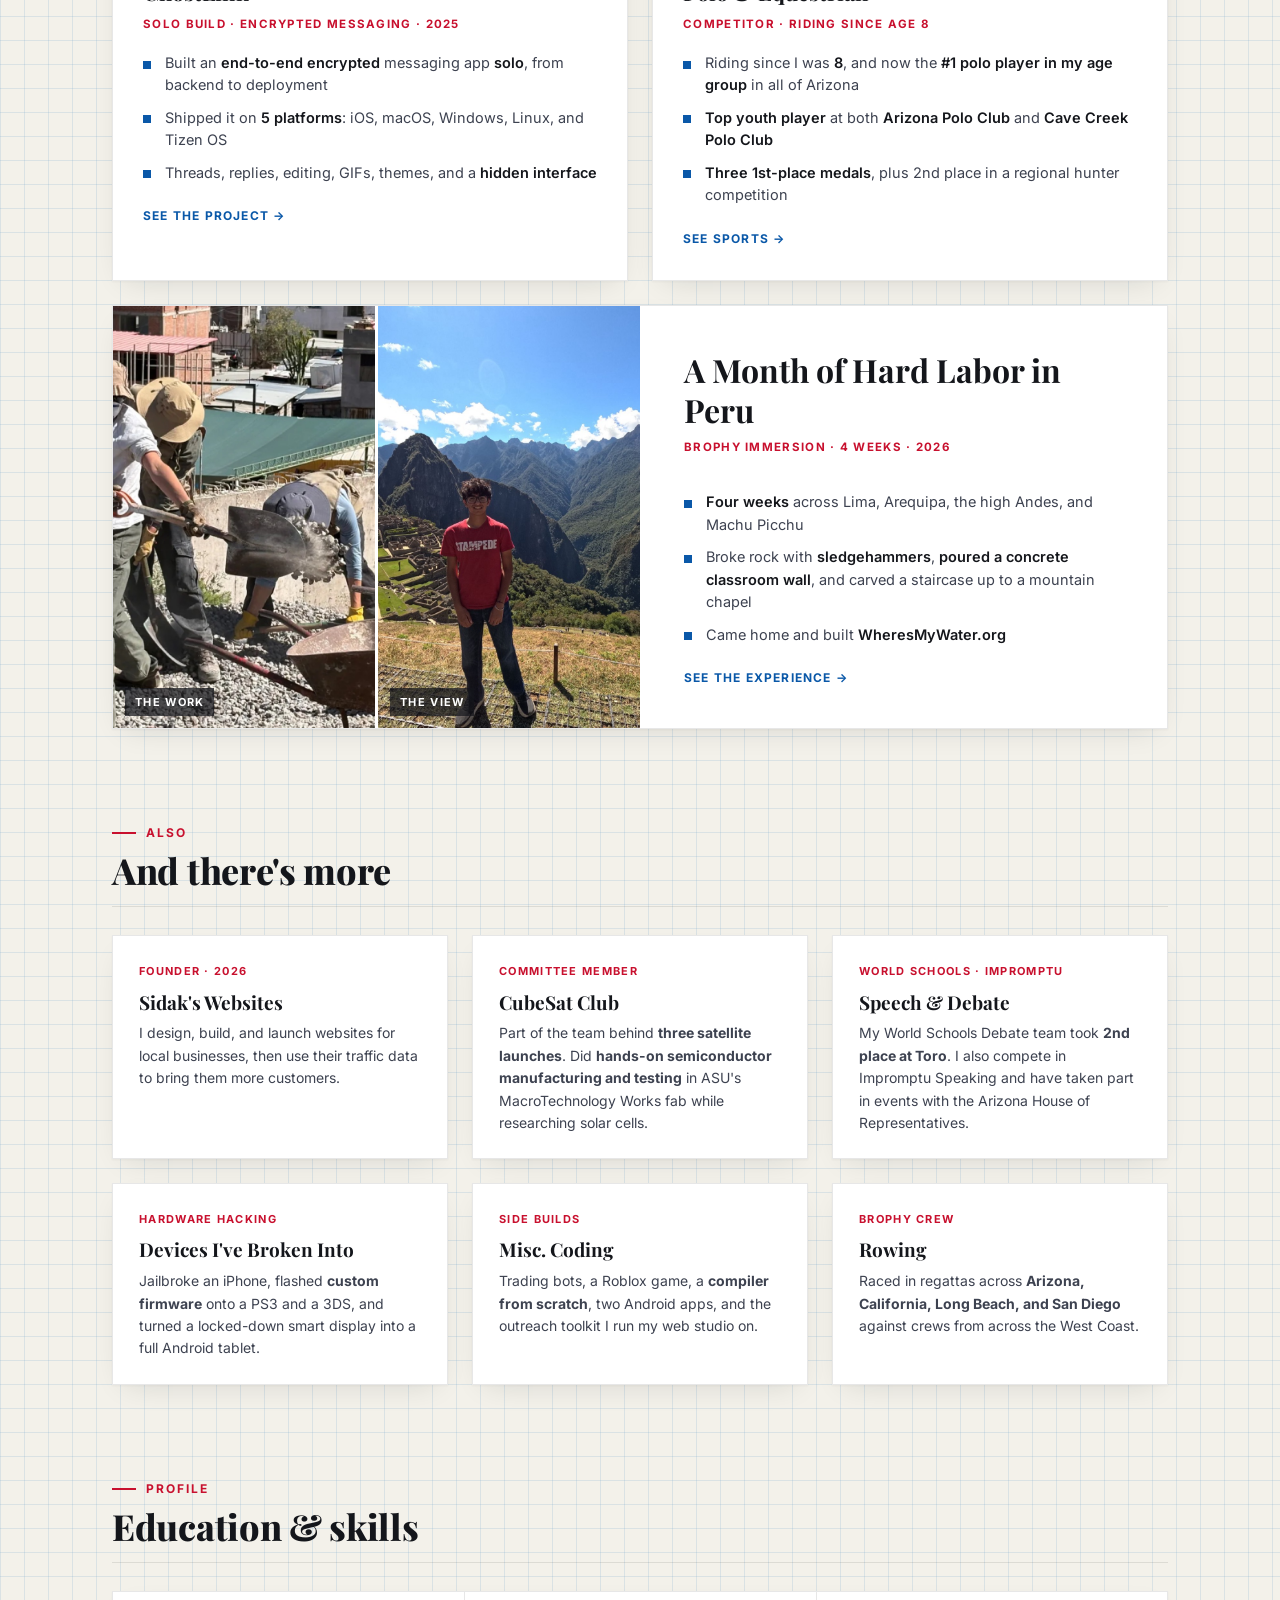
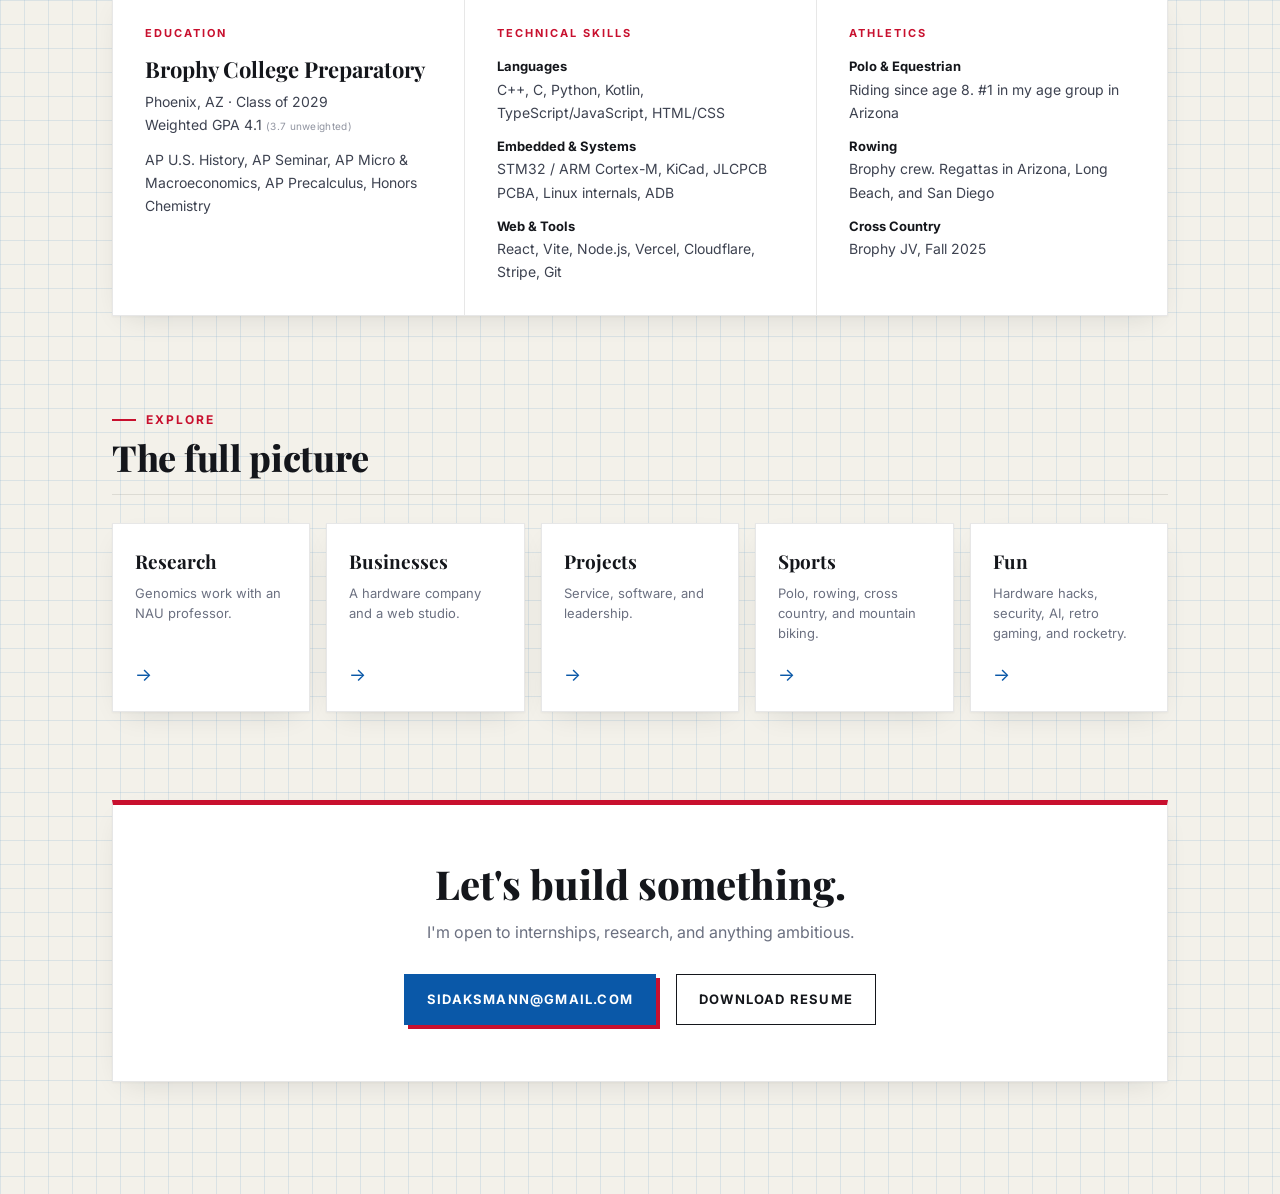
==== commit 02ed767f: "Show weighted 4.1 GPA with unweighted 3.7 in fine print Co-Authored-By: Claude Opus 5.5 <noreply@ant" ====
--- a/index.html
+++ b/index.html
@@ -12,7 +12,7 @@
   <link rel="preconnect" href="https://fonts.googleapis.com">
   <link rel="preconnect" href="https://fonts.gstatic.com" crossorigin>
   <link href="https://fonts.googleapis.com/css2?family=Inter:wght@400;500;600;700;800&family=Playfair+Display:ital,wght@0,400;0,700;0,800;1,400&display=swap" rel="stylesheet">
-  <link rel="stylesheet" href="style.css?v=20261116b">
+  <link rel="stylesheet" href="style.css?v=20261119">
 </head>
 <body>
   <nav>
@@ -53,7 +53,7 @@
     </section>
 
     <section class="stats" aria-label="At a glance">
-      <div class="stat"><span class="num">3.7</span><span class="lbl"><strong>Cumulative GPA</strong>AP-heavy course load</span></div>
+      <div class="stat"><span class="num">4.1</span><span class="lbl"><strong>Weighted GPA</strong>AP-heavy course load <small class="fine">3.7 unweighted</small></span></div>
       <div class="stat"><span class="num">3</span><span class="lbl"><strong>Organizations founded</strong>2 businesses, 1 nonprofit</span></div>
       <div class="stat"><span class="num">3</span><span class="lbl"><strong>Satellite launches</strong>with Brophy CubeSat</span></div>
       <div class="stat"><span class="num">#1</span><span class="lbl"><strong>Youth polo, Arizona</strong>in my age group</span></div>
@@ -238,7 +238,7 @@
         <div>
           <div class="label">Education</div>
           <h3>Brophy College Preparatory</h3>
-          <p>Phoenix, AZ &middot; Class of 2029<br>Cumulative GPA 3.7</p>
+          <p>Phoenix, AZ &middot; Class of 2029<br>Weighted GPA 4.1 <small class="fine">(3.7 unweighted)</small></p>
           <p style="margin-top:12px">AP U.S. History, AP Seminar, AP Micro &amp; Macroeconomics, AP Precalculus, Honors Chemistry</p>
         </div>
         <div>
--- a/style.css
+++ b/style.css
@@ -305,6 +305,9 @@
 }
 .stat .lbl { display: block; font-size: 13px; line-height: 1.45; color: var(--muted); }
 .stat .lbl strong { display: block; color: var(--ink); font-weight: 600; }
+
+.fine { display: block; margin-top: 4px; font-size: 10px; letter-spacing: 0.3px; color: var(--muted); opacity: 0.75; }
+.profile .fine { display: inline; margin: 0; }
 
 /* ---------- Press ---------- */
 .press {
